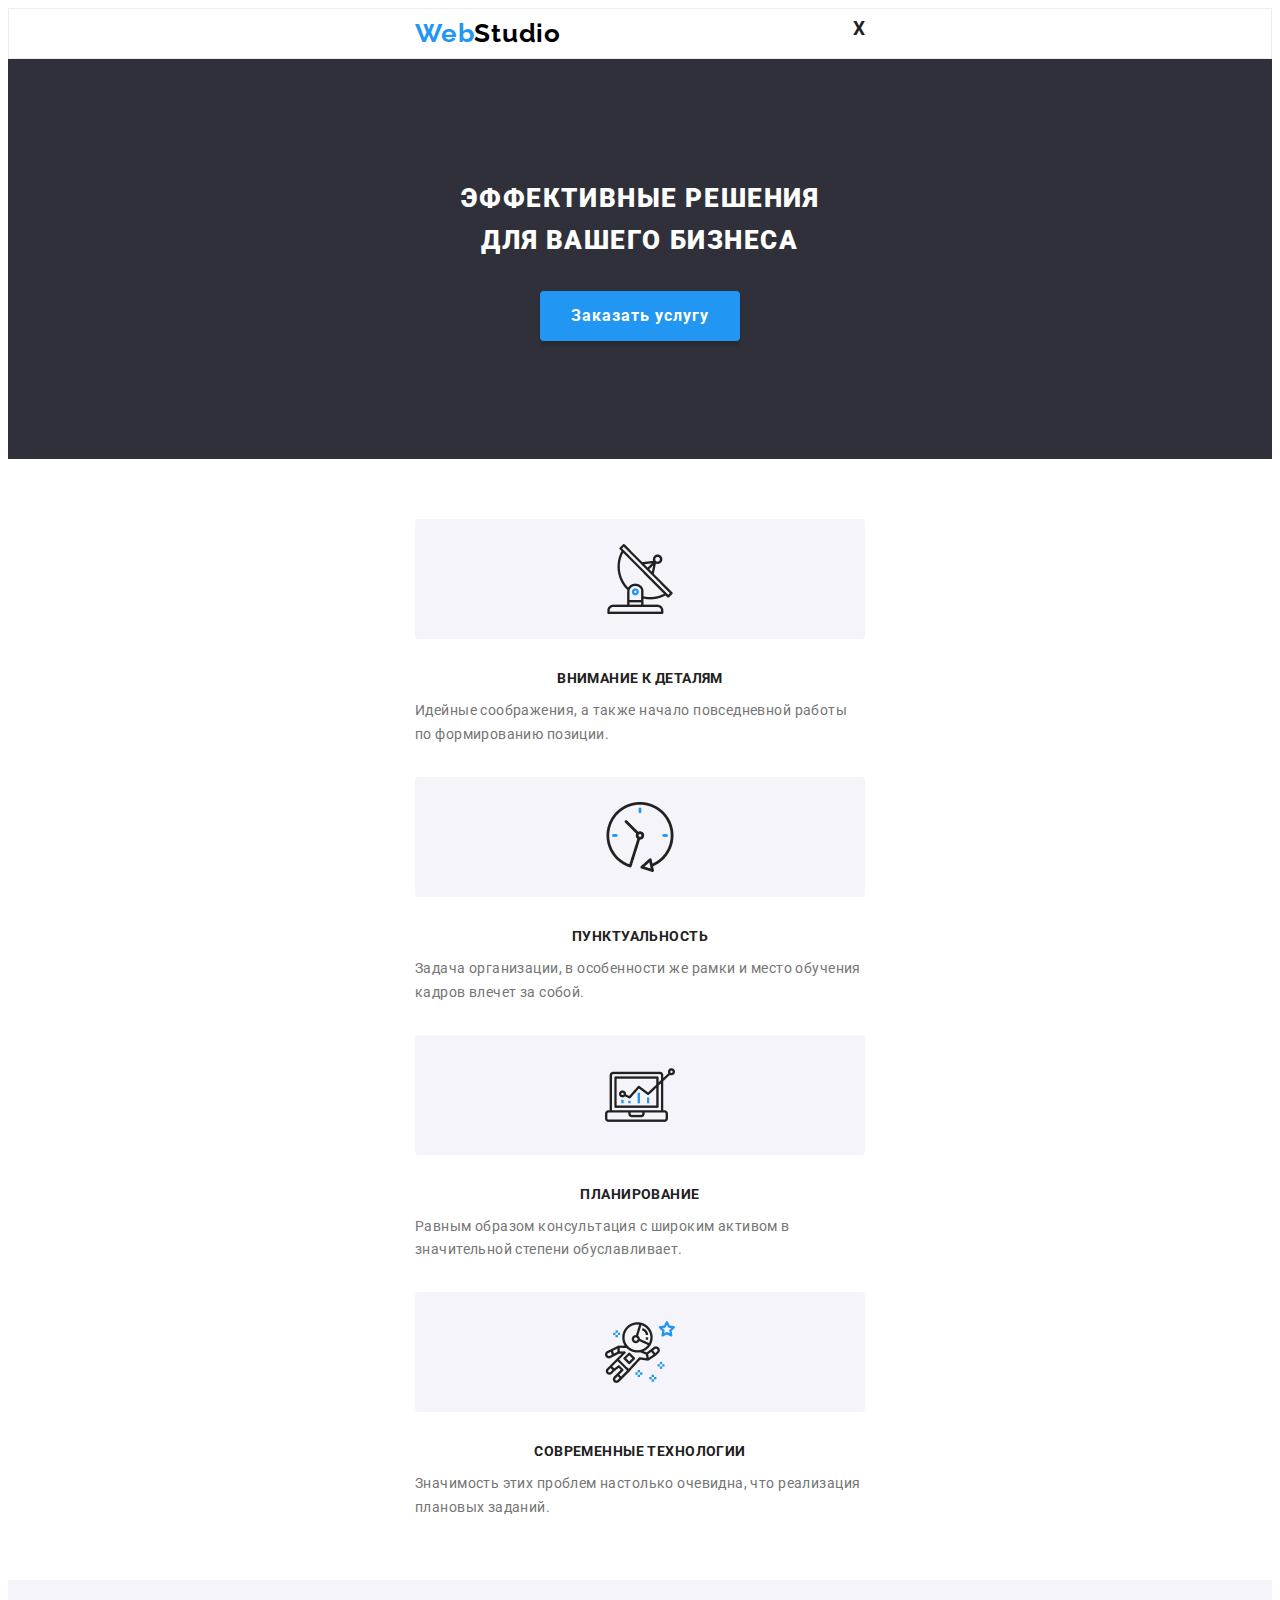
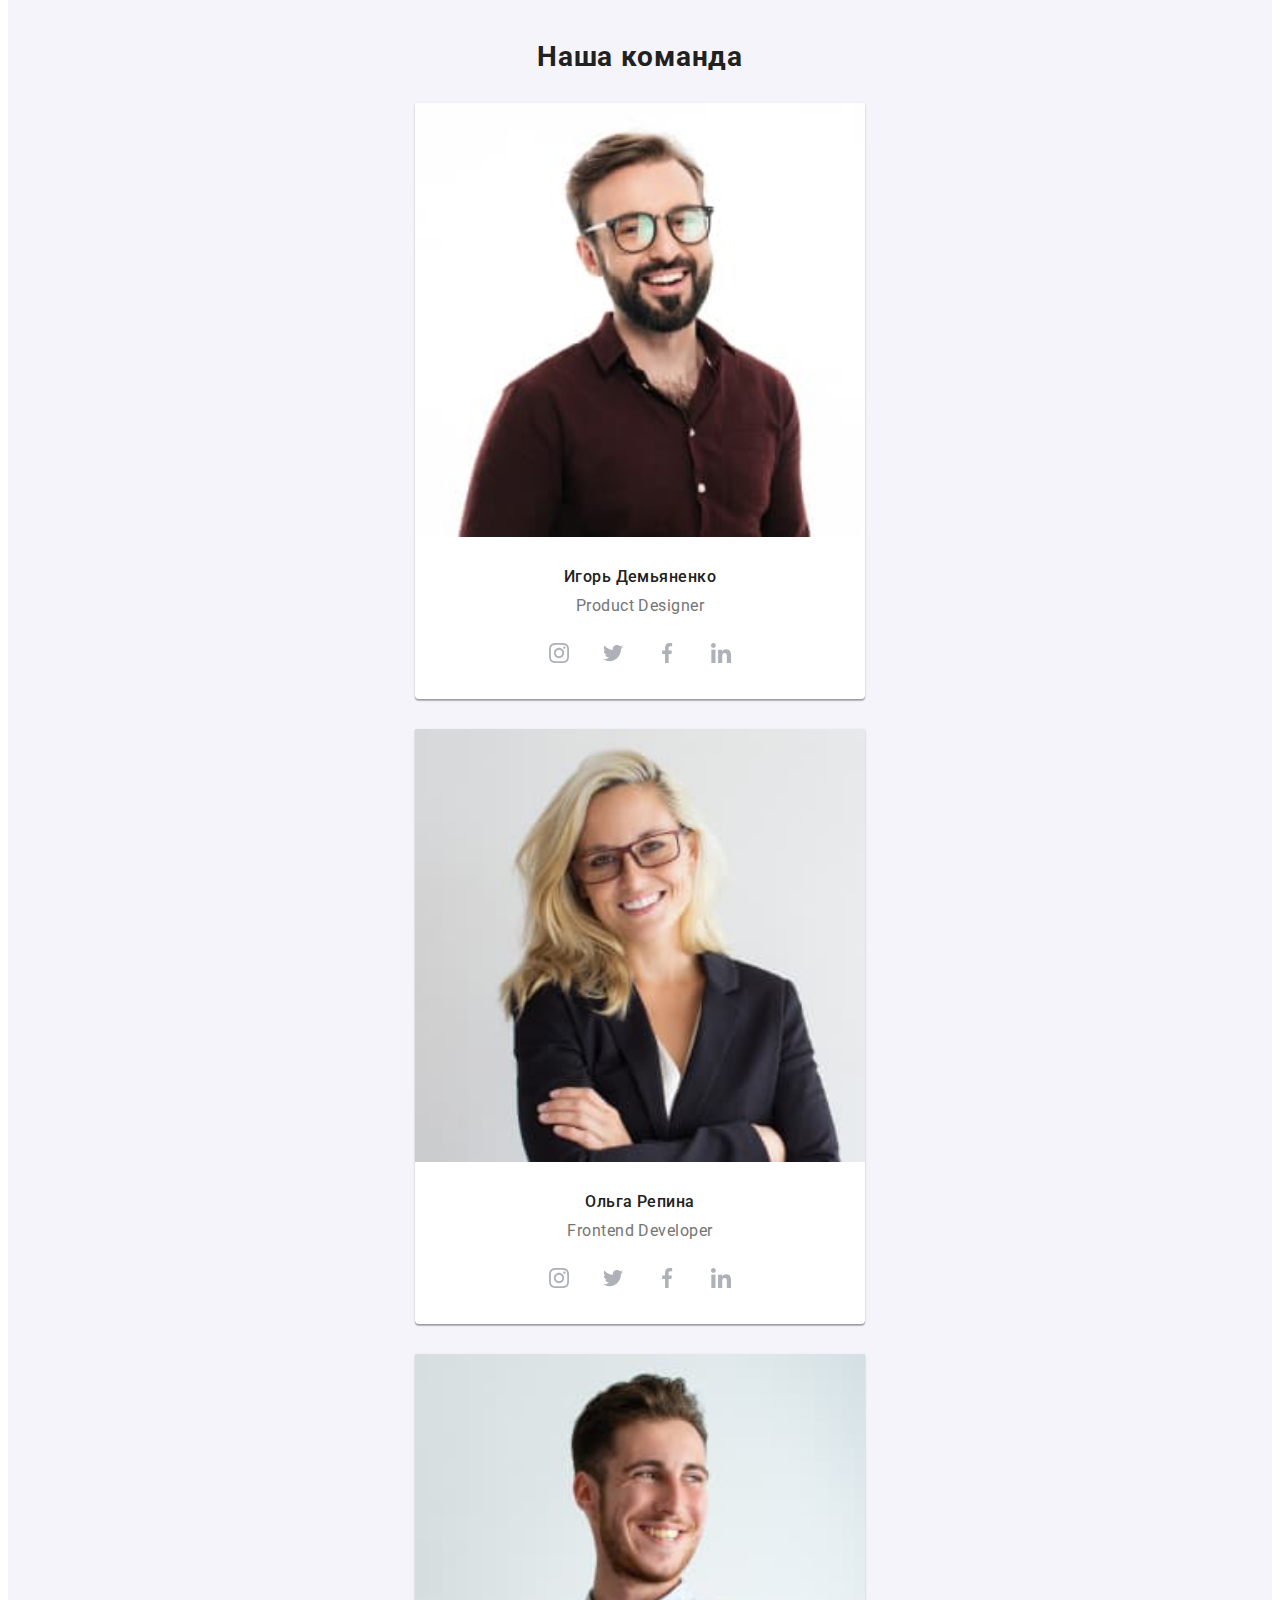
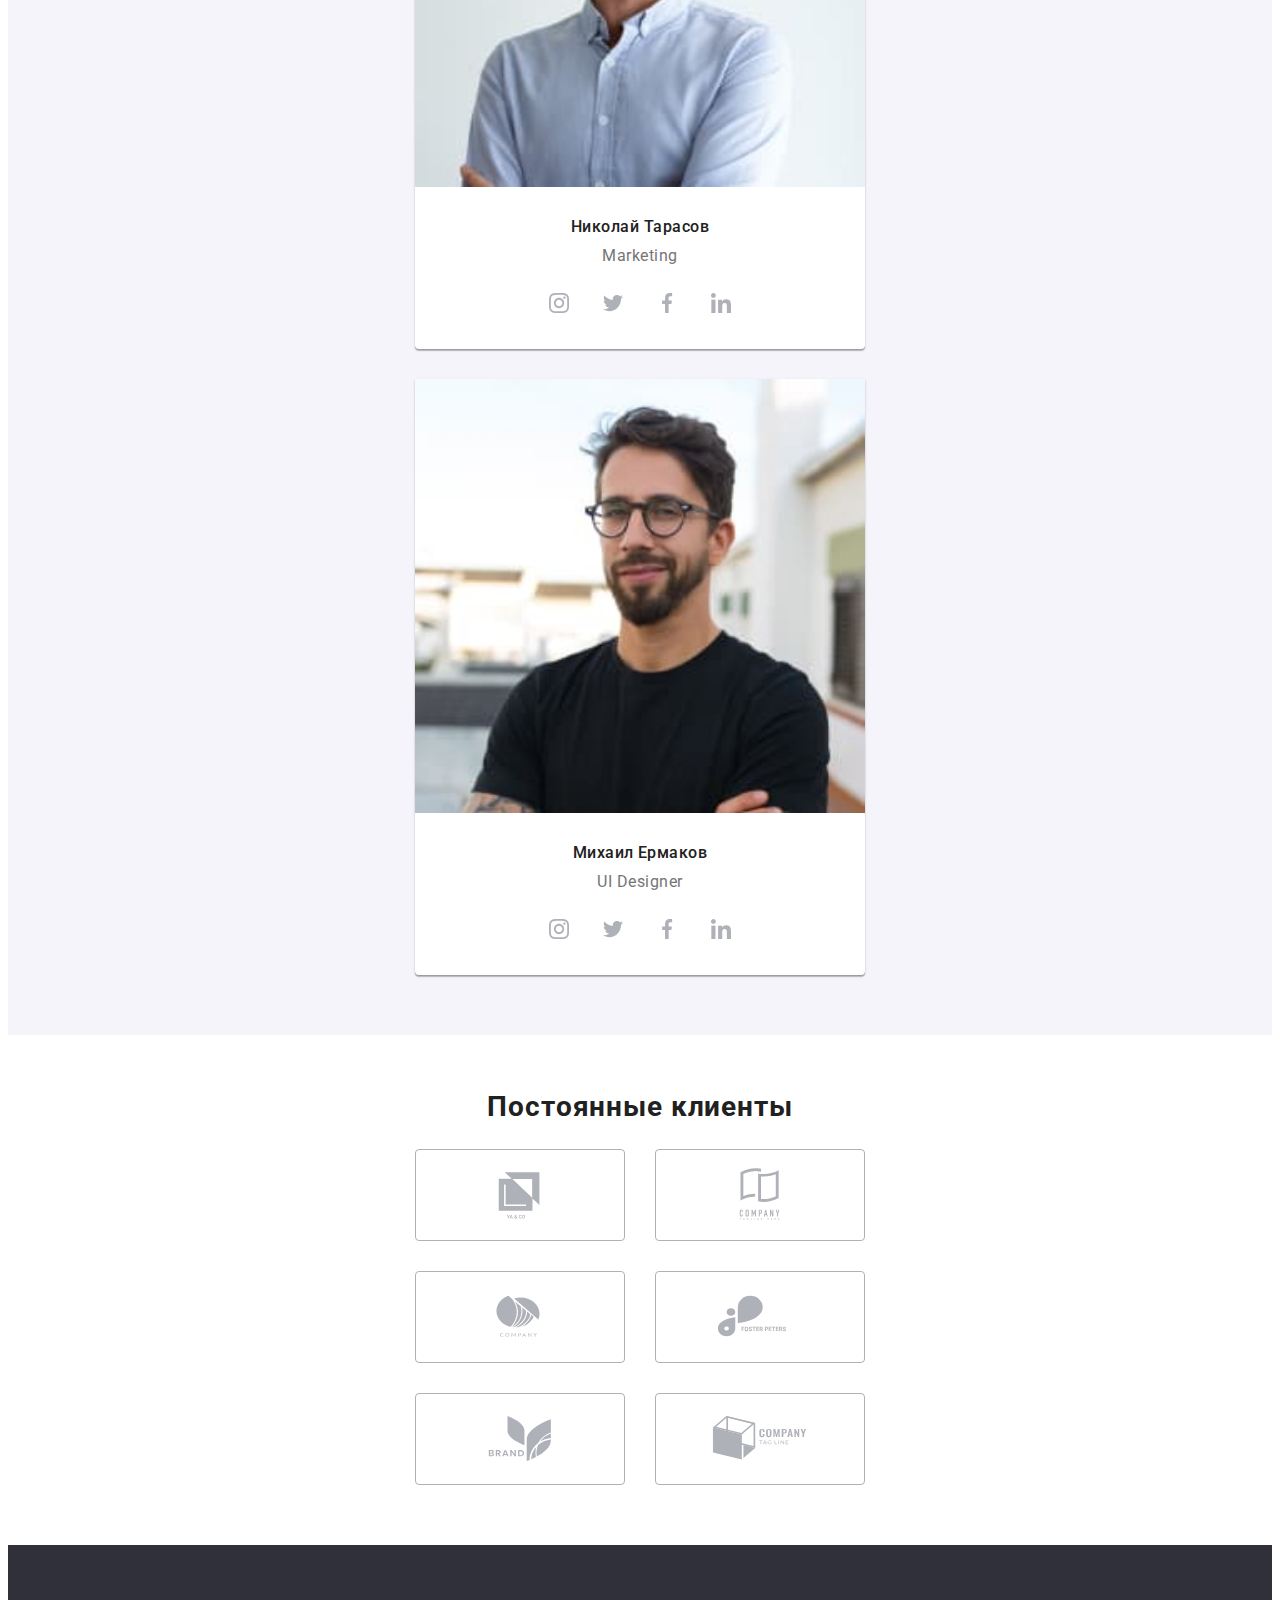
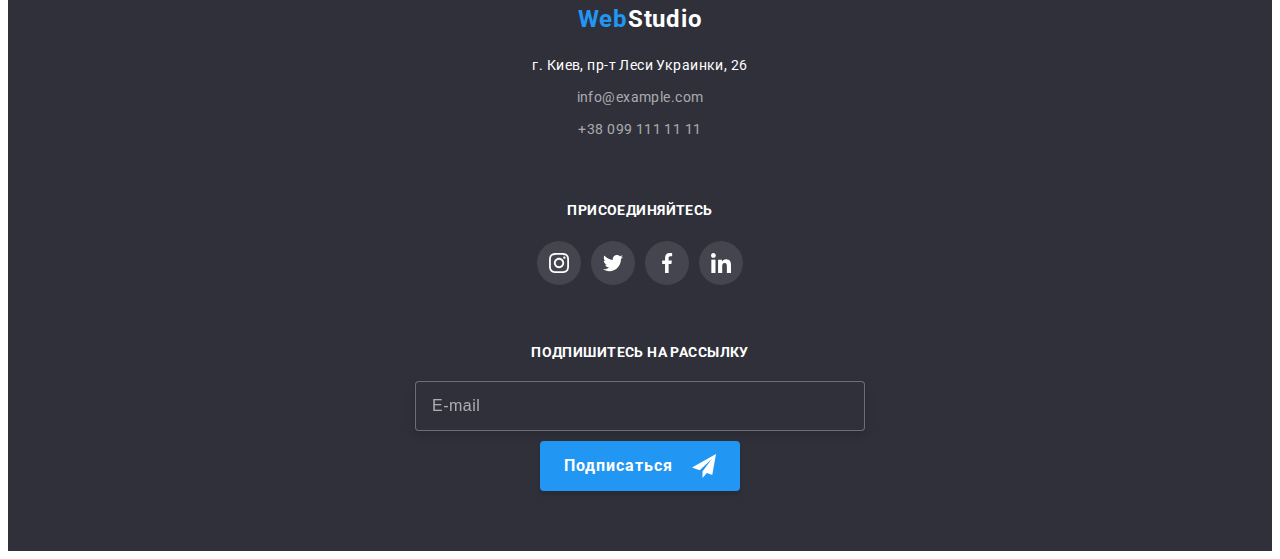
==== index.html @ 4856c3c8 "reset-to-phone-styles" ====
<!DOCTYPE html>
<html lang="ru">
  <head>
    <meta charset="UTF-8" />
    <meta http-equiv="X-UA-Compatible" content="IE=edge" />
    <meta name="viewport" content="width=device-width, initial-scale=1.0" />
    <link rel="preconnect" href="https://fonts.googleapis.com" />
    <link rel="preconnect" href="https://fonts.gstatic.com" crossorigin />
    <link
      href="https://fonts.googleapis.com/css2?family=Raleway:wght@700&family=Roboto:wght@400;500;700;900&display=swap"
      rel="stylesheet"
    />
    <title>Студия</title>
    <link
      rel="stylesheet"
      href="https://cdnjs.cloudflare.com/ajax/libs/modern-normalize/1.1.0/modern-normalize.min.css"
      integrity="sha512-wpPYUAdjBVSE4KJnH1VR1HeZfpl1ub8YT/NKx4PuQ5NmX2tKuGu6U/JRp5y+Y8XG2tV+wKQpNHVUX03MfMFn9Q=="
      crossorigin="anonymous"
      referrerpolicy="no-referrer"
    />
    <link rel="stylesheet" href="./css/main.min.css">
  </head>
  <body>
    <header class="header">
      <div class="header-container container">
        <nav class="nav">
          <a href="" lang="en" class="nav__logo logo link"
            ><span class="half-logo">Web</span>Studio</a
          >
          <h3>X</h3>
          <ul class="menu list">
            <li class="menu__item">
              <a href="./index.html" class="menu__link link current">Студия</a>
            </li>
            <li class="menu__item">
              <a href="./portfolio.html" class="menu__link link">Портфолио</a>
            </li>
            <li class="menu__item">
              <a href="" class="menu__link link">Контакты</a>
            </li>
          </ul>
        </nav>
        <ul class="menu list">
          <li class="mail">
            <a href="mailto:info@devstudio.com" class="mail__link link">
              <svg class="mail__icon" width="16" height="12">
                <use href="./images/icons.svg#icon-mail-icon"></use>
              </svg>
              info@devstudio.com
            </a>
          </li>
          <li class="tel">
            <a href="tel:+380961111111" class="tel__link link">
              <svg class="tel__icon" width="10" height="16">
                <use href="./images/icons.svg#icon-tel-icon"></use>
              </svg>
              +38 096 111 11 11
            </a>
          </li>
        </ul>
      </div>
    </header>
    <main>
      <section class="after-header section">
        <div class="after-header__container container">
          <h1 class="after-header__title">
            Эффективные решения для вашего бизнеса
          </h1>
          <button
            type="button"
            class="after-header__btn after-header__btn-background btn"
            data-modal-open
          >
            Заказать услугу
          </button>
        </div>
      </section>
      <section class="about section">
        <div class="about__container container">
          <h2 class="visually-hidden">О нас</h2>
          <ul class="about__list list">
            <li class="about__item about__icon-antenna">
              <h3 class="about__item-title">Внимание к деталям</h3>
              <p class="about__item-text">
                Идейные соображения, а также начало повседневной работы по
                формированию позиции.
              </p>
            </li>
            <li class="about__item about__icon-clock">
              <h3 class="about__item-title">Пунктуальность</h3>
              <p class="about__item-text">
                Задача организации, в особенности же рамки и место обучения
                кадров влечет за собой.
              </p>
            </li>
            <li class="about__item about__icon-diagram">
              <h3 class="about__item-title">Планирование</h3>
              <p class="about__item-text">
                Равным образом консультация с широким активом в значительной
                степени обуславливает.
              </p>
            </li>
            <li class="about__item about__icon-astronaut">
              <h3 class="about__item-title">Современные технологии</h3>
              <p class="about__item-text">
                Значимость этих проблем настолько очевидна, что реализация
                плановых заданий.
              </p>
            </li>
          </ul>
        </div>
      </section>
      <section class="hero section">
        <div class="hero__container container">
          <h2 class="hero__title">Чем мы занимаемся</h2>
          <ul class="hero__list list">
            <li class="hero__item">
              <div class="hero__item-description">
                <img
                  src="./images/about-1.jpg"
                  alt="человек работает за компьютером"
                  width="370"
                  height="294"
                />
                <h3 class="hero__description-text">Десктопные приложения</h3>
              </div>
            </li>
            <li class="hero__item">
              <div class="hero__item-description">
                <img
                  src="./images/about-2.jpg"
                  alt="человек работает за ноутбуком"
                  width="370"
                  height="294"
                />
                <h3 class="hero__description-text">Мобильные приложения</h3>
              </div>
            </li>
            <li class="hero__item">
              <div class="hero__item-description">
                <img
                  src="./images/about-3.jpg"
                  alt="человек работает на планшете"
                  width="370"
                  height="294"
                />
                <h3 class="hero__description-text">Дизайнерские решения</h3>
              </div>
            </li>
          </ul>
        </div>
      </section>
      <section class="team section">
        <div class="team__container container">
          <h2 class="team__title">Наша команда</h2>
          <ul class="team__list list">
            <li class="team__item">
              <img
                src="./images/our-team-1.jpg"
                alt="фото Игорь Демьяненко"
                width="270"
                height="260"
              />
              <div class="team__text-container">
                <h3 class="team__item-title">Игорь Демьяненко</h3>
                <p lang="en" class="team__item-text">Product Designer</p>
                <ul class="team__soc-list list">
                  <li class="team__soc-item">
                    <a href="" class="team__soc-link link">
                      <svg class="team__soc-icon" width="20" height="20">
                        <use
                          href="./images/icons.svg#icon-instagram-icon"
                        ></use>
                      </svg>
                    </a>
                  </li>
                  <li class="team__soc-item">
                    <a href="" class="team__soc-link link">
                      <svg class="team__soc-icon" width="20" height="20">
                        <use href="./images/icons.svg#icon-twitter-icon"></use>
                      </svg>
                    </a>
                  </li>
                  <li class="team__soc-item">
                    <a href="" class="team__soc-link link">
                      <svg class="team__soc-icon" width="20" height="20">
                        <use href="./images/icons.svg#icon-facebook-icon"></use>
                      </svg>
                    </a>
                  </li>
                  <li class="team__soc-item">
                    <a href="" class="team__soc-link link">
                      <svg class="team__soc-icon" width="20" height="20">
                        <use href="./images/icons.svg#icon-linkedin-icon"></use>
                      </svg>
                    </a>
                  </li>
                </ul>
              </div>
            </li>
            <li class="team__item">
              <img
                src="./images/our-team-2.jpg"
                alt="фото Ольга Репина"
                width="270"
                height="260"
              />
              <div class="team__text-container">
                <h3 class="team__item-title">Ольга Репина</h3>
                <p lang="en" class="team__item-text">Frontend Developer</p>
                <ul class="team__soc-list list">
                  <li class="team__soc-item">
                    <a href="" class="team__soc-link link">
                      <svg class="team__soc-icon" width="20" height="20">
                        <use
                          href="./images/icons.svg#icon-instagram-icon"
                        ></use>
                      </svg>
                    </a>
                  </li>
                  <li class="team__soc-item">
                    <a href="" class="team__soc-link link">
                      <svg class="team__soc-icon" width="20" height="20">
                        <use href="./images/icons.svg#icon-twitter-icon"></use>
                      </svg>
                    </a>
                  </li>
                  <li class="team__soc-item">
                    <a href="" class="team__soc-link link">
                      <svg class="team__soc-icon" width="20" height="20">
                        <use href="./images/icons.svg#icon-facebook-icon"></use>
                      </svg>
                    </a>
                  </li>
                  <li class="team__soc-item">
                    <a href="" class="team__soc-link link">
                      <svg class="team__soc-icon" width="20" height="20">
                        <use href="./images/icons.svg#icon-linkedin-icon"></use>
                      </svg>
                    </a>
                  </li>
                </ul>
              </div>
            </li>
            <li class="team__item">
              <img
                src="./images/our-team-3.jpg"
                alt="фото Николай Тарасов"
                width="270"
                height="260"
              />
              <div class="team__text-container">
                <h3 class="team__item-title">Николай Тарасов</h3>
                <p lang="en" class="team__item-text">Marketing</p>
                <ul class="team__soc-list list">
                  <li class="team__soc-item">
                    <a href="" class="team__soc-link link">
                      <svg class="team__soc-icon" width="20" height="20">
                        <use
                          href="./images/icons.svg#icon-instagram-icon"
                        ></use>
                      </svg>
                    </a>
                  </li>
                  <li class="team__soc-item">
                    <a href="" class="team__soc-link link">
                      <svg class="team__soc-icon" width="20" height="20">
                        <use href="./images/icons.svg#icon-twitter-icon"></use>
                      </svg>
                    </a>
                  </li>
                  <li class="team__soc-item">
                    <a href="" class="team__soc-link link"
                      ><svg class="team__soc-icon" width="20" height="20">
                        <use href="./images/icons.svg#icon-facebook-icon"></use>
                      </svg>
                    </a>
                  </li>
                  <li class="team__soc-item">
                    <a href="" class="team__soc-link link"
                      ><svg class="team__soc-icon" width="20" height="20">
                        <use href="./images/icons.svg#icon-linkedin-icon"></use>
                      </svg>
                    </a>
                  </li>
                </ul>
              </div>
            </li>
            <li class="team__item">
              <img
                src="./images/our-team-4.jpg"
                alt="фото Михаил Ермаков"
                width="270"
                height="260"
              />
              <div class="team__text-container">
                <h3 class="team__item-title">Михаил Ермаков</h3>
                <p lang="en" class="team__item-text">UI Designer</p>
                <ul class="team__soc-list list">
                  <li class="team__soc-item">
                    <a href="" class="team__soc-link link">
                      <svg class="team__soc-icon" width="20" height="20">
                        <use
                          href="./images/icons.svg#icon-instagram-icon"
                        ></use>
                      </svg>
                    </a>
                  </li>
                  <li class="team__soc-item">
                    <a href="" class="team__soc-link link">
                      <svg class="team__soc-icon" width="20" height="20">
                        <use href="./images/icons.svg#icon-twitter-icon"></use>
                      </svg>
                    </a>
                  </li>
                  <li class="team__soc-item">
                    <a href="" class="team__soc-link link"
                      ><svg class="team__soc-icon" width="20" height="20">
                        <use href="./images/icons.svg#icon-facebook-icon"></use>
                      </svg>
                    </a>
                  </li>
                  <li class="team__soc-item">
                    <a href="" class="team__soc-link link"
                      ><svg class="team__soc-icon" width="20" height="20">
                        <use href="./images/icons.svg#icon-linkedin-icon"></use>
                      </svg>
                    </a>
                  </li>
                </ul>
              </div>
            </li>
          </ul>
        </div>
      </section>
      <section class="clients section">
        <div class="container">
          <h2 class="clients__title">Постоянные клиенты</h2>
          <ul class="clients__list list">
            <li class="clients__item">
              <a href="" class="clients__link link">
                <svg class="clients__icon" width="106" height="60">
                  <use href="./images/icons.svg#client-icon-1"></use>
                </svg>
              </a>
            </li>
            <li class="clients__item">
              <a href="" class="clients__link link">
                <svg class="clients__icon" width="106" height="60">
                  <use href="./images/icons.svg#client-icon-2"></use>
                </svg>
              </a>
            </li>
            <li class="clients__item">
              <a href="" class="clients__link link">
                <svg class="clients__icon" width="106" height="60">
                  <use href="./images/icons.svg#client-icon-3"></use>
                </svg>
              </a>
            </li>
            <li class="clients__item">
              <a href="" class="clients__link link">
                <svg class="clients__icon" width="106" height="60">
                  <use href="./images/icons.svg#client-icon-4"></use>
                </svg>
              </a>
            </li>
            <li class="clients__item">
              <a href="" class="clients__link link">
                <svg class="clients__icon" width="106" height="60">
                  <use href="./images/icons.svg#client-icon-5"></use>
                </svg>
              </a>
            </li>
            <li class="clients__item">
              <a href="" class="clients__link link">
                <svg class="clients__icon" width="106" height="60">
                  <use href="./images/icons.svg#client-icon-6"></use>
                </svg>
              </a>
            </li>
          </ul>
        </div>
      </section>
    </main>
    <footer class="footer">
      <div class="footer__main-container container">
        <div class="footer-container">
          <a href="" lang="en" class="footer-container__logo logo link"
            ><span class="footer-container__half-logo half-logo">Web</span>Studio</a
          >
          <address class="footer-address">
            <ul class="footer-list list">
              <li class="footer-list__item">
                <a href="" class="footer-list__link link"
                  >г. Киев, пр-т Леси Украинки, 26</a
                >
              </li>
              <li class="footer-list__item">
                <a href="mailto:info@example.com" class="footer-list__mail-link link"
                  >info@example.com</a
                >
              </li>
              <li class="footer-list__item">
                <a href="tel:+380991111111" class="footer-list__tel-link link"
                  >+38 099 111 11 11</a
                >
              </li>
            </ul>
          </address>
        </div>
        <div class="footer-second-container">
          <p class="footer-second-container__text">присоединяйтесь</p>
          <ul class="footer-soc list">
            <li class="footer-soc__item">
              <a href="" class="footer-soc__link link">
                <svg class="footer-soc__icon" width="20px" height="20px">
                  <use href="./images/icons.svg#icon-instagram-icon"></use>
                </svg>
              </a>
            </li>
            <li class="footer-soc__item">
              <a href="" class="footer-soc__link link">
                <svg class="footer-soc__icon" width="20px" height="20px">
                  <use href="./images/icons.svg#icon-twitter-icon"></use>
                </svg>
              </a>
            </li>
            <li class="footer-soc__item">
              <a href="" class="footer-soc__link link">
                <svg class="footer-soc__icon" width="20px" height="20px">
                  <use href="./images/icons.svg#icon-facebook-icon"></use>
                </svg>
              </a>
            </li>
            <li class="footer-soc__item">
              <a href="" class="footer-soc__link link">
                <svg class="footer-soc__icon" width="20px" height="20px">
                  <use href="./images/icons.svg#icon-linkedin-icon"></use>
                </svg>
              </a>
            </li>
          </ul>
        </div>
        <div class="footer-mailing">
          <p class="footer-mailing__text">Подпишитесь на рассылку</p>
          <form class="footer-mailing__form">
            <input
              type="email"
              placeholder="E-mail"
              name="footer-mailing"
              class="footer-mailing__input"
            />
            <button type="submit" class="footer-mailing__btn btn">
              Подписаться<svg
                class="footer-mailing__icon-telegram"
                width="24px"
                height="24px"
              >
                <use href="./images/icons.svg#icon-footer-telegram"></use>
              </svg>
            </button>
          </form>
        </div>
      </div>
    </footer>
    <div class="backdrop is-hidden" data-modal>
      <div class="modal">
        <button type="button" class="modal__close-btn" data-modal-close>
          <svg width="18" height="18">
            <use href="./images/icons.svg#icon-modal-close"></use>
          </svg>
        </button>
        <p class="modal__title">Оставьте свои данные, мы вам перезвоним</p>
        <form class="modal-form">
          <div class="modal-field">
            <label for="user-name" class="modal-field__label">Имя</label>
            <div class="input-container">
              <input
                type="text"
                name="user-name"
                class="input-container__input"
                id="user-name"
                required
              />
              <svg class="input-container__modal-icon" width="18px" height="18px">
                <use href="./images/icons.svg#icon-modal-name"></use>
              </svg>
            </div>
          </div>
          <div class="modal-field">
            <label for="user-tel" class="modal-field__label">Телефон</label>
            <div class="input-container">
              <input
                type="tel"
                name="user-tel"
                class="input-container__input"
                id="user-tel"
                required
              />
              <svg class="input-container__modal-icon" width="18px" height="18px">
                <use href="./images/icons.svg#icon-modal-tel"></use>
              </svg>
            </div>
          </div>
          <div class="modal-field">
            <label for="user-mail" class="modal-field__label">Почта</label>
            <div class="input-container">
              <input
                type="email"
                name="user-mail"
                class="input-container__input"
                id="user-mail"
                required
              />
              <svg class="input-container__modal-icon" width="18px" height="18px">
                <use href="./images/icons.svg#icon-modal-mail"></use>
              </svg>
            </div>
          </div>
          <div class="modal-field">
            <label for="modal-text" class="modal-field__label">Комментарий</label>
            <textarea
              name="modal-text"
              id="modal-text"
              class="modal-field__text"
              placeholder="Введите текст"
            ></textarea>
          </div>
          <div class="privacy-field">
            <input
              type="checkbox"
              name="privact"
              id="privacy"
              class="privacy-field__input-check visually-hidden"
              required
            />
            <label for="privacy" class="privacy-field__input-check-text"
              ><span class="privacy-field__input-text">Соглашаюсь с рассылкой и принимаю&nbsp;</span
              ><a href="" class="privacy-field__input-check-link">Условия договора</a></label
            >
          </div>
          <button type="submit" class="modal-form__btn btn">Отправить</button>
        </form>
      </div>
    </div>
    <script src="./js/modal.js"></script>
  </body>
</html>
---- css/main.min.css ----
:root{--btn-background-color: #2196f3;--btn-color: #ffffff;--list-text-color: #757575;--accent-color: #2196f3;--primary-background-color: #2f303a;--secondary-background-color: #f5f4fa;--page-background-color: #ffffff;--main-text-color: #212121;--icon-color: #afb1b8}.visually-hidden{position:absolute;white-space:nowrap;width:1px;height:1px;overflow:hidden;border:0;padding:0;clip:rect(0 0 0 0);clip-path:inset(50%);margin:-1px}body{font-family:"Roboto",sans-serif;color:var(--main-text-color);background-color:var(--page-background-color)}img{display:block;width:100%;max-width:100%;height:auto}.list{list-style:none}.link{text-decoration:none}*,::after,::before{box-sizing:border-box}h1,h2,h3,h4,h5,h6,ul,p{margin:0;padding:0}.container{width:100%;padding:0 15px;margin:0 auto}@media screen and (min-width: 480px){.container{max-width:480px}}.section{padding:60px 0}.half-logo{color:var(--accent-color)}.btn{border:0;font-family:inherit;cursor:pointer;text-decoration:none}.header{outline:1px solid #ececec;outline-offset:-1px}.header-container{padding:10px 15px}.menu__link.current{color:var(--accent-color)}.menu__link.current::after{content:"";position:absolute;height:4px;width:100%;background-color:#2196f3;border-radius:2px;bottom:0;left:0}.nav{display:flex;justify-content:space-between}.nav__logo{font-family:"Raleway";font-style:normal;font-weight:700;font-size:26px;line-height:1.19;letter-spacing:.03em;color:#000}.menu__item:not(:last-child){margin-right:50px;position:relative}.menu__link{display:block;font-weight:500;font-size:14px;line-height:1.14;letter-spacing:.02em;color:var(--main-text-color);padding:32px 0;transition:color 250ms cubic-bezier(0.4, 0, 0.2, 1)}.menu__link:hover,.menu__link:focus{color:var(--accent-color)}.menu{display:none}.mail{margin-right:30px}.tel__link,.mail__link{display:flex;align-items:center;justify-content:center;padding:32px 0;font-weight:500;font-size:14px;line-height:1.14;letter-spacing:.02em;color:#757575;transition:color 250ms cubic-bezier(0.4, 0, 0.2, 1)}.tel__link:hover,.tel__link:hover,.tel__link:focus,.tel__link:focus,.mail__link:hover,.mail__link:hover,.mail__link:focus,.mail__link:focus{color:var(--accent-color)}.mail__icon,.tel__icon{margin-right:10px;transition:fill 250ms cubic-bezier(0.4, 0, 0.2, 1)}.tel__link:hover .mail__icon,.mail__link:hover .mail__icon,.tel__link:focus .mail__icon,.mail__link:focus .mail__icon,.tel__link:hover .tel__icon,.mail__link:hover .tel__icon,.tel__link:focus .tel__icon,.mail__link:focus .tel__icon{fill:var(--accent-color)}.after-header{background-color:var(--primary-background-color);padding:118px 30px}.after-header__container{text-align:center}.after-header__title{max-width:360px;margin:0 auto;font-weight:900;font-size:26px;line-height:1.62;letter-spacing:.06em;text-transform:uppercase;color:#fff}.after-header__btn{font-weight:700;font-size:16px;line-height:1.88;align-items:center;text-align:center;letter-spacing:.06em;color:var(--btn-color);margin-top:30px}.after-header__btn-background{width:200px;height:50px;left:700px;top:430px;background:var(--btn-background-color);box-shadow:0px 4px 4px rgba(0,0,0,.15);border-radius:4px}.about__list{display:flex;flex-direction:column}.about__item::before{content:"";display:block;background:#f5f4fa;border-radius:4px;height:120px;background-size:70px;background-repeat:no-repeat;background-position:center;margin-bottom:30px}.about__item:not(:last-child){margin-bottom:30px}.about__item-title{font-weight:700;font-size:14px;line-height:1.42;letter-spacing:.03em;text-transform:uppercase;margin-bottom:10px;color:var(--main-text-color);text-align:center}.about__icon-antenna::before{background-image:url(../images/antenna.png)}.about__icon-clock::before{background-image:url(../images/clock.png)}.about__icon-diagram::before{background-image:url(../images/diagram.png)}.about__icon-astronaut::before{background-image:url(../images/astronaut.png)}.about__item-text{font-weight:400;font-size:14px;line-height:1.71;letter-spacing:.03em;text-transform:none;color:var(--list-text-color)}.clients{text-align:center}.clients__title{font-weight:700;font-size:28px;line-height:.8484848485;text-align:center;letter-spacing:.03em;margin-bottom:30px}.clients__list{display:flex;flex-wrap:wrap;gap:30px;justify-content:center}.clients__item{width:210px;height:92px}.clients__link{display:flex;align-items:center;justify-content:center;border:1px solid var(--icon-color);border-radius:4px;height:100%;width:100%;outline:rgba(0,0,0,0);color:var(--icon-color);transition:border 250ms cubic-bezier(0.4, 0, 0.2, 1)}.clients__link:hover,.clients__link:focus{border:1px solid var(--accent-color)}.clients__icon{fill:currentColor;transition:fill 250ms cubic-bezier(0.4, 0, 0.2, 1)}.clients__link:hover .clients__icon,.clients__link:focus .clients__icon{fill:var(--accent-color)}.footer{background-color:var(--primary-background-color);padding-top:60px;padding-bottom:60px}.footer__main-container{display:flex;gap:60px;flex-direction:column}.footer-list{font-style:normal;text-align:center}.footer-container__logo{display:block;margin-bottom:20px;font-weight:700;font-size:24px;line-height:1.1666666667;text-align:center;letter-spacing:.03em;color:#fff}.footer-list__item:not(:last-child){margin-bottom:8px}.footer-list__link{font-size:14px;line-height:1.72;letter-spacing:.03em;color:#fff;transition:color 250ms cubic-bezier(0.4, 0, 0.2, 1)}.footer-list__link:hover,.footer-list__link:focus{color:var(--accent-color)}.footer-list__mail-link,.footer-list__tel-link{font-size:14px;line-height:1.72;letter-spacing:.03em;color:rgba(255,255,255,.6);transition:color 250ms cubic-bezier(0.4, 0, 0.2, 1)}.footer-list__mail-link:hover,.footer-list__mail-link:hover,.footer-list__mail-link:focus,.footer-list__mail-link:focus,.footer-list__tel-link:hover,.footer-list__tel-link:hover,.footer-list__tel-link:focus,.footer-list__tel-link:focus{color:var(--accent-color)}.footer-second-container{text-align:center}.footer-second-container__text{font-weight:700;font-size:14px;line-height:1.42;letter-spacing:.03em;text-transform:uppercase;color:#fff;margin-bottom:20px}.footer-soc{display:flex;align-items:center;justify-content:center}.footer-soc__item{height:44px;width:44px;margin-left:10px;background:rgba(255,255,255,.1);border-radius:50%}.footer-soc__item:first-child{margin-left:0}.footer-soc__link{display:flex;align-items:center;justify-content:center;height:100%;width:100%;border-radius:50%;color:var(--btn-color);transition:background 250ms cubic-bezier(0.4, 0, 0.2, 1)}.footer-soc__link:hover,.footer-soc__link:focus{background-color:var(--accent-color)}.footer-soc__icon{fill:currentColor}.footer-mailing{text-align:center}.footer-mailing__text{font-weight:700;font-size:14px;line-height:1.14;letter-spacing:.03em;text-transform:uppercase;color:#fff;margin-bottom:20px}.footer-mailing__form{display:flex;flex-direction:column;align-items:center}.footer-mailing__icon-telegram{fill:#fff}.footer-mailing__input{margin-bottom:10px;background:#2f303a;border:1px solid rgba(255,255,255,.3);filter:drop-shadow(0px 4px 4px rgba(0, 0, 0, 0.15));border-radius:4px;max-width:450px;width:100%;height:50px;padding-left:16px;color:#fff;font-size:14px;line-height:1.14;letter-spacing:.03em;outline:rgba(0,0,0,0);transition:border 250ms cubic-bezier(0.4, 0, 0.2, 1)}.footer-mailing__input:focus{border:1px solid var(--accent-color)}.footer-mailing__input::placeholder{font-size:16px;line-height:1.25;letter-spacing:.03em;color:rgba(255,255,255,.6)}.footer-mailing__btn{display:flex;justify-content:space-evenly;width:200px;height:50px;font-weight:700;font-size:16px;line-height:1.88;align-items:center;text-align:center;letter-spacing:.06em;color:#fff;background-color:var(--accent-color);box-shadow:0px 4px 4px rgba(0,0,0,.15);border-radius:4px}.hero{display:none;padding-top:0}.hero__container{text-align:center}.hero__list{display:flex;flex-direction:row}.hero__item-description{position:relative}.hero__description-text{position:absolute;height:70px;width:100%;bottom:0;left:0;display:flex;align-items:center;justify-content:center;font-size:14px;line-height:1.43;letter-spacing:.03em;text-transform:uppercase;color:#fff;background:rgba(47,48,58,.8)}.hero__item:not(:last-child){margin-right:30px}.hero__title{font-weight:700;font-size:36px;line-height:1.17;letter-spacing:.03em;margin-bottom:50px}.after-header-list{display:flex;justify-content:center}.after-header-item:not(:last-child){margin-right:8px}.secondary-btn{font-weight:500;font-size:16px;line-height:1.62;text-align:center;letter-spacing:.03em;color:var(--main-text-color);background-color:#f5f4fa;border-radius:4px;padding:6px 22px;transition:color 250ms cubic-bezier(0.4, 0, 0.2, 1),background 250ms cubic-bezier(0.4, 0, 0.2, 1),box-shadow 250ms cubic-bezier(0.4, 0, 0.2, 1)}.secondary-btn:hover,.secondary-btn:focus{background-color:var(--accent-color);color:#fff;box-shadow:0px 3px 1px rgba(0,0,0,.1),0px 1px 2px rgba(0,0,0,.08),0px 2px 2px rgba(0,0,0,.12)}.portfolio-item-title{font-weight:700;font-size:18px;line-height:2;letter-spacing:.06em;color:var(--main-text-color)}.portfolio-item-text{font-size:16px;line-height:1.88;letter-spacing:.03em;color:var(--list-text-color);margin-top:4px}.after-header-list.portfolio{margin-bottom:50px}.portfolio-list{display:flex;flex-wrap:wrap;margin:-15px}.portfolio-item{width:370px;margin:15px;border:1px solid #eee}.portfolio-item-description{position:relative;overflow:hidden}.portfolio-description-text{position:absolute;height:100%;top:0;padding:63px 24px;transition:transform 250ms cubic-bezier(0.4, 0, 0.2, 1);transform:translateY(101%);font-size:18px;line-height:1.56;letter-spacing:.03em;color:#fff;background:rgba(33,150,243,.9)}.portfolio-item-link:hover .portfolio-description-text,.portfolio-item-link:focus .portfolio-description-text{transform:translateY(0)}.portfolio-item-link{display:block;transition:box-shadow 250ms cubic-bezier(0.4, 0, 0.2, 1)}.portfolio-item-link:hover,.portfolio-item-link:focus{box-shadow:0px 1px 1px rgba(0,0,0,.12),0px 4px 4px rgba(0,0,0,.06),1px 4px 6px rgba(0,0,0,.16)}.portfolio-grid-container{padding:20px 24px}.team{background-color:var(--secondary-background-color)}.team__container{text-align:center}.team__item{background-color:#fff;box-shadow:0px 1px 3px rgba(0,0,0,.12),0px 1px 1px rgba(0,0,0,.14),0px 2px 1px rgba(0,0,0,.2);border-radius:0px 0px 4px 4px}.team__item:not(:last-child){margin-bottom:30px}.team__text-container{padding:30px 0 24px}.team__title{font-weight:700;font-size:28px;line-height:1.18;text-align:center;letter-spacing:.03em;margin-bottom:30px}.team__item-title{font-weight:500;font-size:16px;line-height:1.19;letter-spacing:.03em;margin-bottom:10px}.team__item-text{font-size:16px;line-height:1.19;letter-spacing:.03em;color:var(--list-text-color);margin-bottom:16px}.team__soc-list{display:flex;justify-content:center}.team__soc-item{height:44px;width:44px;margin-left:10px}.team__soc-item:first-child{margin-left:0}.team__soc-link{display:flex;align-items:center;justify-content:center;height:100%;width:100%;border-radius:50%;color:var(--icon-color);transition:background 250ms cubic-bezier(0.4, 0, 0.2, 1)}.team__soc-link:hover,.team__soc-link:focus{background:var(--accent-color)}.team__soc-icon{fill:currentColor;transition:fill 250ms cubic-bezier(0.4, 0, 0.2, 1)}.team__soc-link:hover .team__soc-icon,.team__soc-link:focus .team__soc-icon{fill:var(--btn-color)}.backdrop{position:fixed;top:0;left:0;width:100%;height:100%;background:rgba(0,0,0,.2);transition:opacity 350ms cubic-bezier(0.4, 0, 0.2, 1),visibility 350ms cubic-bezier(0.4, 0, 0.2, 1)}.modal{position:absolute;top:50%;left:50%;transform:translate(-50%, -50%) scale(1);width:528px;min-height:581px;padding:40px;box-shadow:0px 1px 3px rgba(0,0,0,.12),0px 1px 1px rgba(0,0,0,.14),0px 2px 1px rgba(0,0,0,.2);border-radius:4px;background:#fff;transition:transform 350ms cubic-bezier(0.4, 0, 0.2, 1)}.backdrop.is-hidden .modal{transform:translate(-50%, -50%) scale(1.3)}.modal__close-btn{position:absolute;top:8px;right:8px;display:flex;justify-content:center;align-items:center;width:30px;height:30px;background:#fff;border:1px solid rgba(0,0,0,.1);border-radius:50%;transition:fill 250ms cubic-bezier(0.4, 0, 0.2, 1),outline 250ms cubic-bezier(0.4, 0, 0.2, 1);outline:rgba(0,0,0,0)}.modal__close-btn:focus,.modal__close-btn:hover{fill:var(--accent-color);cursor:pointer;outline:2px solid var(--accent-color)}.is-hidden{opacity:0;visibility:hidden;pointer-events:none}.modal-form{display:flex;flex-direction:column;align-items:center}.modal__title{text-align:center;font-weight:700;font-size:20px;line-height:1.15;letter-spacing:.03em;color:#212121;margin-bottom:12px}.modal-field{width:100%}.modal-field:not(:first-child){margin-top:10px}.modal-field__label{display:block;margin-bottom:4px;font-weight:400;font-size:12px;line-height:1.1666666667;letter-spacing:.01em;color:#757575}.input-container{position:relative}.input-container__modal-icon{position:absolute;top:50%;transform:translateY(-50%);left:12px;transition:fill 250ms cubic-bezier(0.4, 0, 0.2, 1)}.input-container__input{width:100%;height:40px;border:1px solid rgba(33,33,33,.2);border-radius:4px;background-color:rgba(0,0,0,0);padding-left:42px;outline:rgba(0,0,0,0);transition:border-color 250ms cubic-bezier(0.4, 0, 0.2, 1)}.input-container__input:focus{border-color:var(--accent-color)}.input-container__input:focus+.input-container__modal-icon{fill:var(--accent-color)}.modal-field__text{width:100%;height:120px;border:1px solid rgba(33,33,33,.2);border-radius:4px;resize:none;padding:12px 16px;outline:rgba(0,0,0,0);transition:border-color 250ms cubic-bezier(0.4, 0, 0.2, 1);font-weight:400;font-size:12px;line-height:1.1666666667;letter-spacing:.01em}.modal-field__text:focus{border-color:var(--accent-color)}.modal-field__text::placeholder{font-weight:400;font-size:12px;line-height:1.1666666667;letter-spacing:.01em;color:rgba(117,117,117,.5)}.privacy-field{margin-top:20px}.privacy-field__input-check-text{display:flex;align-items:center;justify-content:center;font-weight:400;font-size:14px;line-height:1.71;letter-spacing:.03em;color:#757575}.privacy-field__input-check-text .privacy-field__input-text{margin-left:8px}.privacy-field__input-check-text::before{content:"";width:16px;height:15px;background-image:url(../images/square.svg)}.privacy-field__input-check:checked+.privacy-field__input-check-text::before{background-image:url(../images/check.svg);background-repeat:no-repeat;background-size:contain;background-color:var(--accent-color);border-radius:2px}.privacy-field__input-check-link{color:var(--accent-color)}.modal-form__btn{width:200px;height:50px;font-weight:700;font-size:16px;line-height:1.88;align-items:center;text-align:center;letter-spacing:.06em;color:#fff;background-color:var(--accent-color);box-shadow:0px 4px 4px rgba(0,0,0,.15);border-radius:4px;margin-top:30px;transition:background-color 250ms cubic-bezier(0.4, 0, 0.2, 1)}.modal-form__btn:focus,.modal-form__btn:hover{background:#188ce8;box-shadow:0px 4px 4px rgba(0,0,0,.15);border-radius:4px}.privacy-field__input-check:focus+.privacy-field__input-check-text::before{outline:2px solid var(--accent-color);border-radius:2px}.privacy-field__input-check:checked:focus+.privacy-field__input-check-text::before{outline:2px solid #000}/*# sourceMappingURL=main.min.css.map */
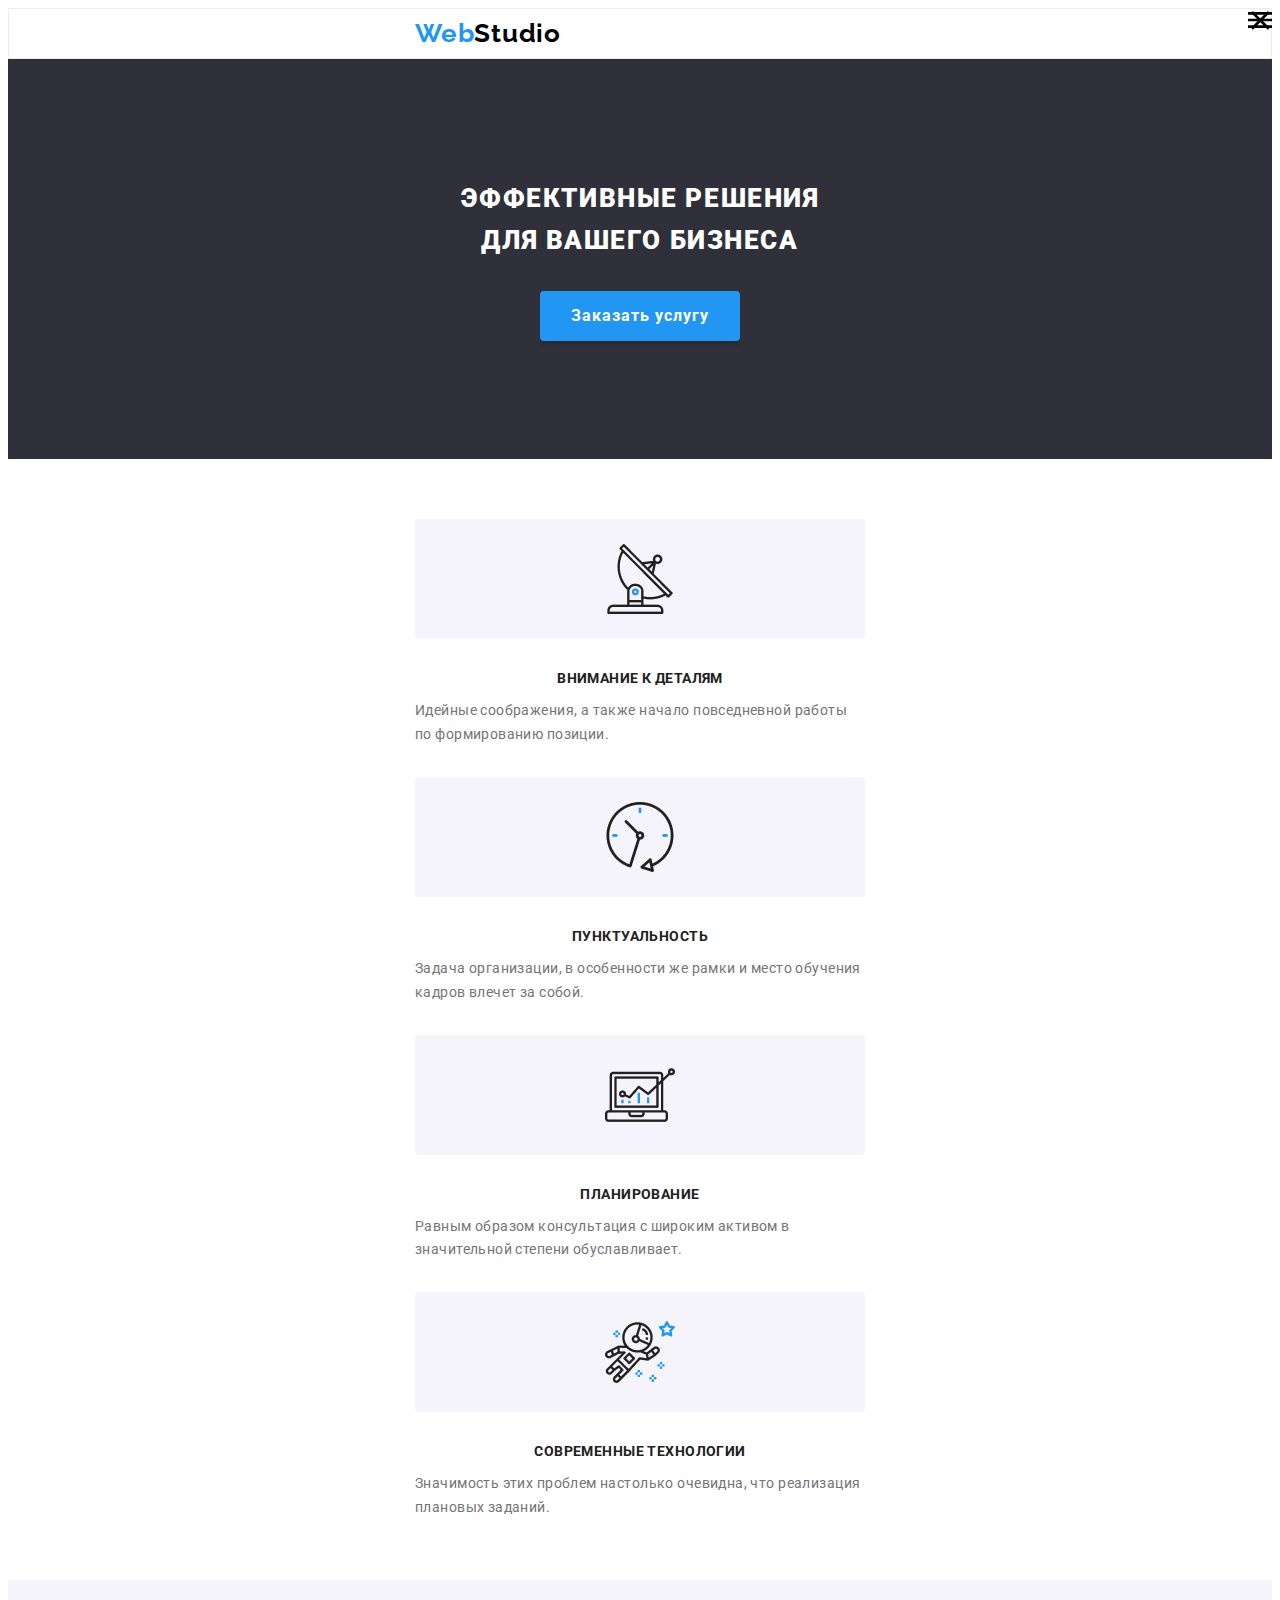
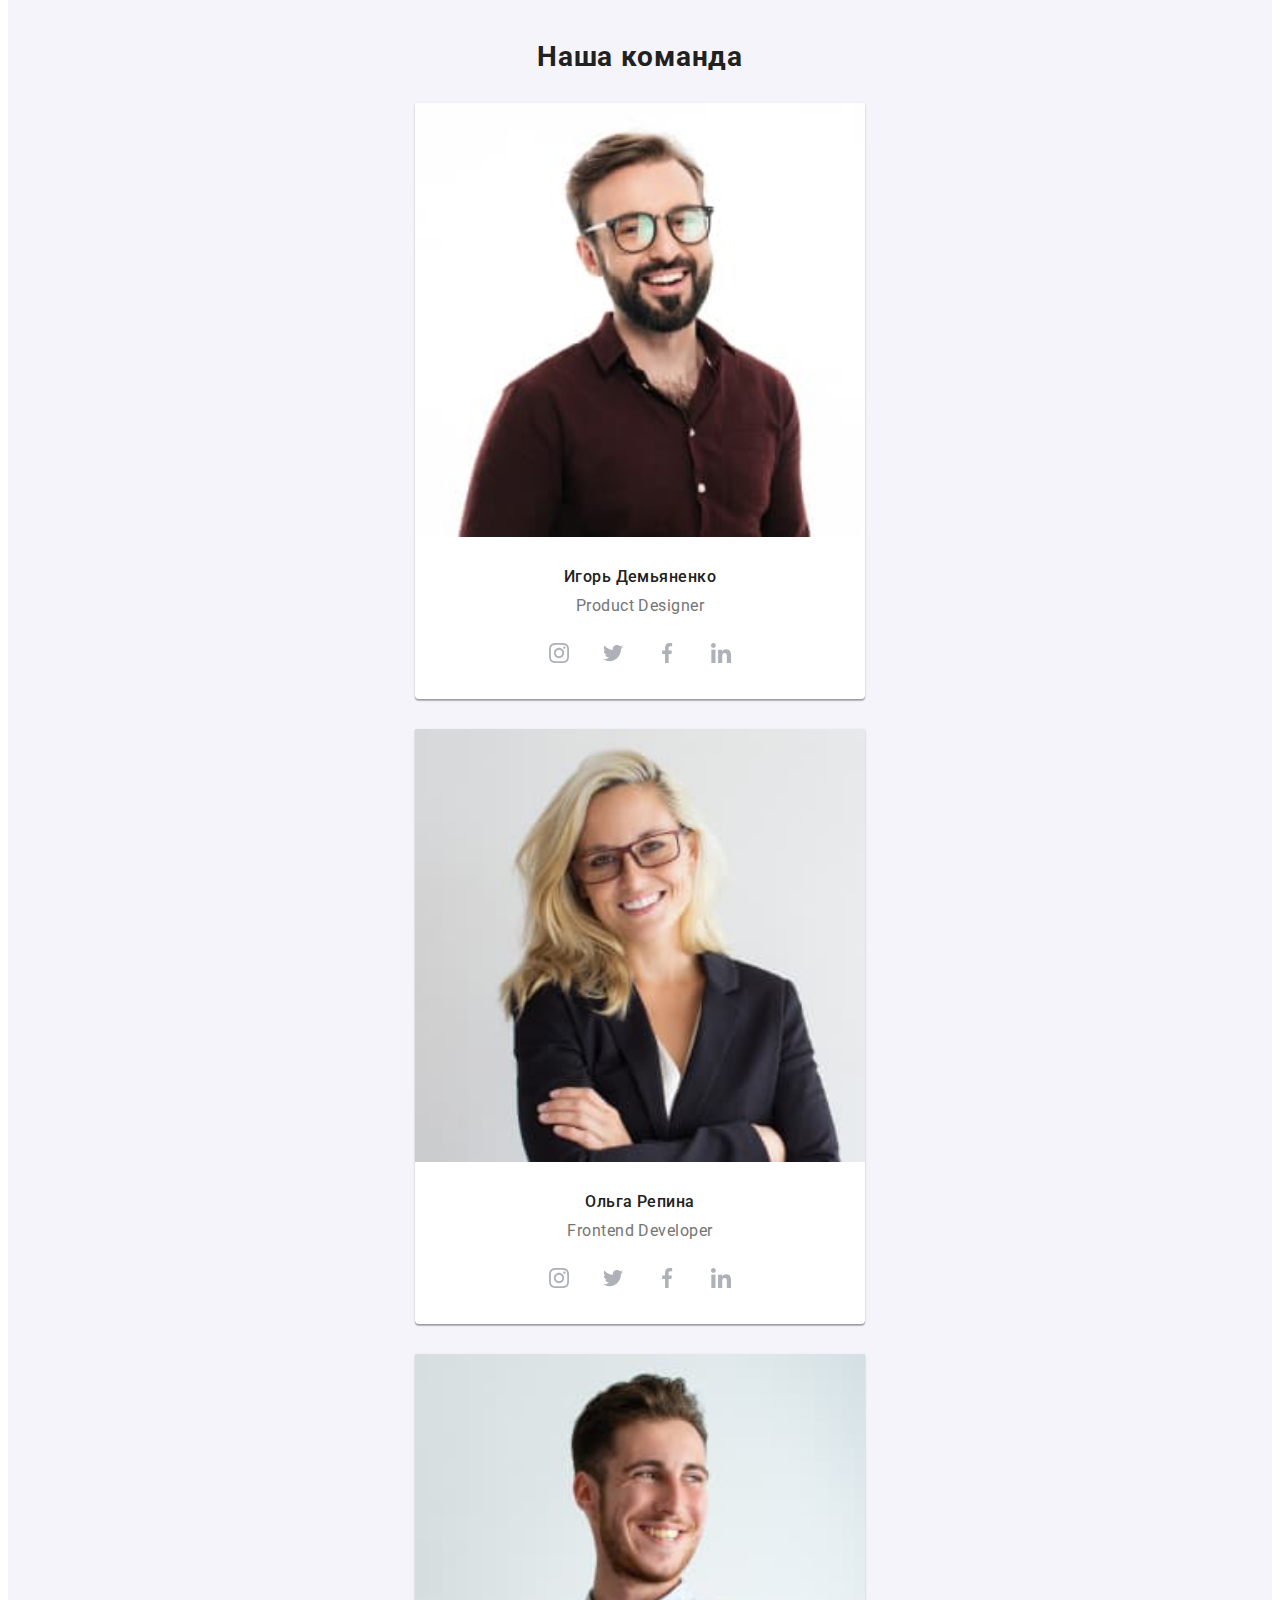
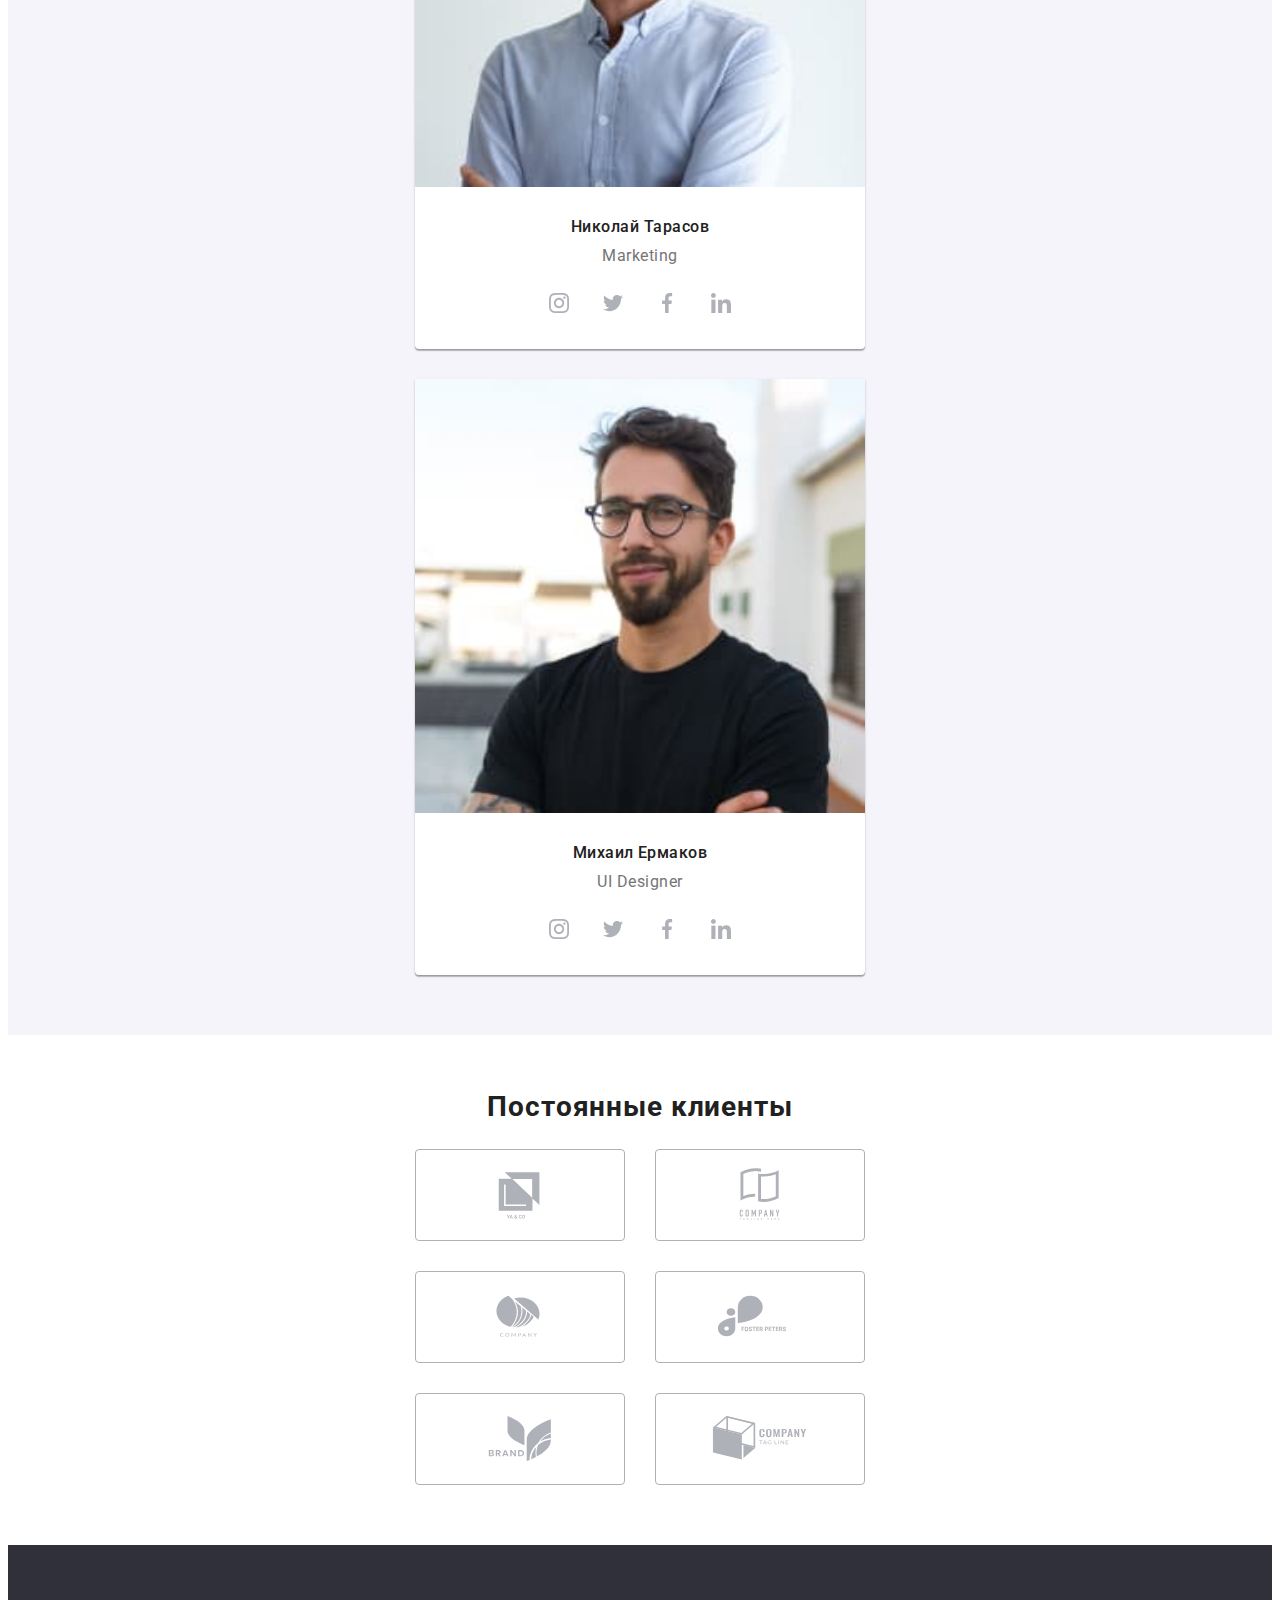
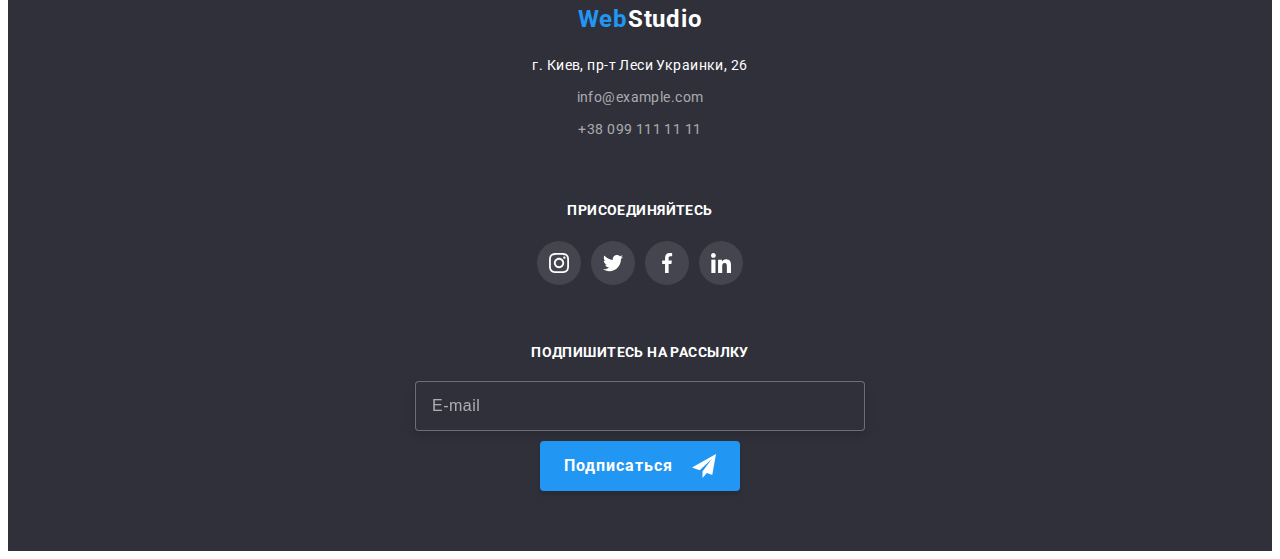
==== commit 96c74966: "update-css" ====
--- a/index.html
+++ b/index.html
@@ -27,8 +27,13 @@
           <a href="" lang="en" class="nav__logo logo link"
             ><span class="half-logo">Web</span>Studio</a
           >
-          <h3>X</h3>
-          <ul class="menu list">
+          <button type="button" class="nav__mobile-menu btn">
+            <svg class="nav__mobile-menu-icon" width="40px" height="40px">
+              <use href="./images/icons.svg#icon-mobile-menu"></use>
+              <use href="./images/icons.svg#icon-mobile-menu-close"></use>
+            </svg>
+          </button>
+          <ul class="menu list data-modal-mobile">
             <li class="menu__item">
               <a href="./index.html" class="menu__link link current">Студия</a>
             </li>
@@ -40,7 +45,7 @@
             </li>
           </ul>
         </nav>
-        <ul class="menu list">
+        <ul class="menu .is-hidden list">
           <li class="mail">
             <a href="mailto:info@devstudio.com" class="mail__link link">
               <svg class="mail__icon" width="16" height="12">
@@ -68,8 +73,8 @@
           </h1>
           <button
             type="button"
-            class="after-header__btn after-header__btn-background btn"
-            data-modal-open
+            class="after-header__btn after-header__btn-background btn data-modal-open"
+            
           >
             Заказать услугу
           </button>
@@ -464,9 +469,9 @@
         </div>
       </div>
     </footer>
-    <div class="backdrop is-hidden" data-modal>
+    <div class="backdrop is-hidden data-modal" >
       <div class="modal">
-        <button type="button" class="modal__close-btn" data-modal-close>
+        <button type="button" class="modal__close-btn data-modal-close" >
           <svg width="18" height="18">
             <use href="./images/icons.svg#icon-modal-close"></use>
           </svg>
--- a/css/main.min.css
+++ b/css/main.min.css
@@ -1 +1 @@
-:root{--btn-background-color: #2196f3;--btn-color: #ffffff;--list-text-color: #757575;--accent-color: #2196f3;--primary-background-color: #2f303a;--secondary-background-color: #f5f4fa;--page-background-color: #ffffff;--main-text-color: #212121;--icon-color: #afb1b8}.visually-hidden{position:absolute;white-space:nowrap;width:1px;height:1px;overflow:hidden;border:0;padding:0;clip:rect(0 0 0 0);clip-path:inset(50%);margin:-1px}body{font-family:"Roboto",sans-serif;color:var(--main-text-color);background-color:var(--page-background-color)}img{display:block;width:100%;max-width:100%;height:auto}.list{list-style:none}.link{text-decoration:none}*,::after,::before{box-sizing:border-box}h1,h2,h3,h4,h5,h6,ul,p{margin:0;padding:0}.container{width:100%;padding:0 15px;margin:0 auto}@media screen and (min-width: 480px){.container{max-width:480px}}.section{padding:60px 0}.half-logo{color:var(--accent-color)}.btn{border:0;font-family:inherit;cursor:pointer;text-decoration:none}.header{outline:1px solid #ececec;outline-offset:-1px}.header-container{padding:10px 15px}.menu__link.current{color:var(--accent-color)}.menu__link.current::after{content:"";position:absolute;height:4px;width:100%;background-color:#2196f3;border-radius:2px;bottom:0;left:0}.nav{display:flex;justify-content:space-between}.nav__logo{font-family:"Raleway";font-style:normal;font-weight:700;font-size:26px;line-height:1.19;letter-spacing:.03em;color:#000}.menu__item:not(:last-child){margin-right:50px;position:relative}.menu__link{display:block;font-weight:500;font-size:14px;line-height:1.14;letter-spacing:.02em;color:var(--main-text-color);padding:32px 0;transition:color 250ms cubic-bezier(0.4, 0, 0.2, 1)}.menu__link:hover,.menu__link:focus{color:var(--accent-color)}.menu{display:none}.mail{margin-right:30px}.tel__link,.mail__link{display:flex;align-items:center;justify-content:center;padding:32px 0;font-weight:500;font-size:14px;line-height:1.14;letter-spacing:.02em;color:#757575;transition:color 250ms cubic-bezier(0.4, 0, 0.2, 1)}.tel__link:hover,.tel__link:hover,.tel__link:focus,.tel__link:focus,.mail__link:hover,.mail__link:hover,.mail__link:focus,.mail__link:focus{color:var(--accent-color)}.mail__icon,.tel__icon{margin-right:10px;transition:fill 250ms cubic-bezier(0.4, 0, 0.2, 1)}.tel__link:hover .mail__icon,.mail__link:hover .mail__icon,.tel__link:focus .mail__icon,.mail__link:focus .mail__icon,.tel__link:hover .tel__icon,.mail__link:hover .tel__icon,.tel__link:focus .tel__icon,.mail__link:focus .tel__icon{fill:var(--accent-color)}.after-header{background-color:var(--primary-background-color);padding:118px 30px}.after-header__container{text-align:center}.after-header__title{max-width:360px;margin:0 auto;font-weight:900;font-size:26px;line-height:1.62;letter-spacing:.06em;text-transform:uppercase;color:#fff}.after-header__btn{font-weight:700;font-size:16px;line-height:1.88;align-items:center;text-align:center;letter-spacing:.06em;color:var(--btn-color);margin-top:30px}.after-header__btn-background{width:200px;height:50px;left:700px;top:430px;background:var(--btn-background-color);box-shadow:0px 4px 4px rgba(0,0,0,.15);border-radius:4px}.about__list{display:flex;flex-direction:column}.about__item::before{content:"";display:block;background:#f5f4fa;border-radius:4px;height:120px;background-size:70px;background-repeat:no-repeat;background-position:center;margin-bottom:30px}.about__item:not(:last-child){margin-bottom:30px}.about__item-title{font-weight:700;font-size:14px;line-height:1.42;letter-spacing:.03em;text-transform:uppercase;margin-bottom:10px;color:var(--main-text-color);text-align:center}.about__icon-antenna::before{background-image:url(../images/antenna.png)}.about__icon-clock::before{background-image:url(../images/clock.png)}.about__icon-diagram::before{background-image:url(../images/diagram.png)}.about__icon-astronaut::before{background-image:url(../images/astronaut.png)}.about__item-text{font-weight:400;font-size:14px;line-height:1.71;letter-spacing:.03em;text-transform:none;color:var(--list-text-color)}.clients{text-align:center}.clients__title{font-weight:700;font-size:28px;line-height:.8484848485;text-align:center;letter-spacing:.03em;margin-bottom:30px}.clients__list{display:flex;flex-wrap:wrap;gap:30px;justify-content:center}.clients__item{width:210px;height:92px}.clients__link{display:flex;align-items:center;justify-content:center;border:1px solid var(--icon-color);border-radius:4px;height:100%;width:100%;outline:rgba(0,0,0,0);color:var(--icon-color);transition:border 250ms cubic-bezier(0.4, 0, 0.2, 1)}.clients__link:hover,.clients__link:focus{border:1px solid var(--accent-color)}.clients__icon{fill:currentColor;transition:fill 250ms cubic-bezier(0.4, 0, 0.2, 1)}.clients__link:hover .clients__icon,.clients__link:focus .clients__icon{fill:var(--accent-color)}.footer{background-color:var(--primary-background-color);padding-top:60px;padding-bottom:60px}.footer__main-container{display:flex;gap:60px;flex-direction:column}.footer-list{font-style:normal;text-align:center}.footer-container__logo{display:block;margin-bottom:20px;font-weight:700;font-size:24px;line-height:1.1666666667;text-align:center;letter-spacing:.03em;color:#fff}.footer-list__item:not(:last-child){margin-bottom:8px}.footer-list__link{font-size:14px;line-height:1.72;letter-spacing:.03em;color:#fff;transition:color 250ms cubic-bezier(0.4, 0, 0.2, 1)}.footer-list__link:hover,.footer-list__link:focus{color:var(--accent-color)}.footer-list__mail-link,.footer-list__tel-link{font-size:14px;line-height:1.72;letter-spacing:.03em;color:rgba(255,255,255,.6);transition:color 250ms cubic-bezier(0.4, 0, 0.2, 1)}.footer-list__mail-link:hover,.footer-list__mail-link:hover,.footer-list__mail-link:focus,.footer-list__mail-link:focus,.footer-list__tel-link:hover,.footer-list__tel-link:hover,.footer-list__tel-link:focus,.footer-list__tel-link:focus{color:var(--accent-color)}.footer-second-container{text-align:center}.footer-second-container__text{font-weight:700;font-size:14px;line-height:1.42;letter-spacing:.03em;text-transform:uppercase;color:#fff;margin-bottom:20px}.footer-soc{display:flex;align-items:center;justify-content:center}.footer-soc__item{height:44px;width:44px;margin-left:10px;background:rgba(255,255,255,.1);border-radius:50%}.footer-soc__item:first-child{margin-left:0}.footer-soc__link{display:flex;align-items:center;justify-content:center;height:100%;width:100%;border-radius:50%;color:var(--btn-color);transition:background 250ms cubic-bezier(0.4, 0, 0.2, 1)}.footer-soc__link:hover,.footer-soc__link:focus{background-color:var(--accent-color)}.footer-soc__icon{fill:currentColor}.footer-mailing{text-align:center}.footer-mailing__text{font-weight:700;font-size:14px;line-height:1.14;letter-spacing:.03em;text-transform:uppercase;color:#fff;margin-bottom:20px}.footer-mailing__form{display:flex;flex-direction:column;align-items:center}.footer-mailing__icon-telegram{fill:#fff}.footer-mailing__input{margin-bottom:10px;background:#2f303a;border:1px solid rgba(255,255,255,.3);filter:drop-shadow(0px 4px 4px rgba(0, 0, 0, 0.15));border-radius:4px;max-width:450px;width:100%;height:50px;padding-left:16px;color:#fff;font-size:14px;line-height:1.14;letter-spacing:.03em;outline:rgba(0,0,0,0);transition:border 250ms cubic-bezier(0.4, 0, 0.2, 1)}.footer-mailing__input:focus{border:1px solid var(--accent-color)}.footer-mailing__input::placeholder{font-size:16px;line-height:1.25;letter-spacing:.03em;color:rgba(255,255,255,.6)}.footer-mailing__btn{display:flex;justify-content:space-evenly;width:200px;height:50px;font-weight:700;font-size:16px;line-height:1.88;align-items:center;text-align:center;letter-spacing:.06em;color:#fff;background-color:var(--accent-color);box-shadow:0px 4px 4px rgba(0,0,0,.15);border-radius:4px}.hero{display:none;padding-top:0}.hero__container{text-align:center}.hero__list{display:flex;flex-direction:row}.hero__item-description{position:relative}.hero__description-text{position:absolute;height:70px;width:100%;bottom:0;left:0;display:flex;align-items:center;justify-content:center;font-size:14px;line-height:1.43;letter-spacing:.03em;text-transform:uppercase;color:#fff;background:rgba(47,48,58,.8)}.hero__item:not(:last-child){margin-right:30px}.hero__title{font-weight:700;font-size:36px;line-height:1.17;letter-spacing:.03em;margin-bottom:50px}.after-header-list{display:flex;justify-content:center}.after-header-item:not(:last-child){margin-right:8px}.secondary-btn{font-weight:500;font-size:16px;line-height:1.62;text-align:center;letter-spacing:.03em;color:var(--main-text-color);background-color:#f5f4fa;border-radius:4px;padding:6px 22px;transition:color 250ms cubic-bezier(0.4, 0, 0.2, 1),background 250ms cubic-bezier(0.4, 0, 0.2, 1),box-shadow 250ms cubic-bezier(0.4, 0, 0.2, 1)}.secondary-btn:hover,.secondary-btn:focus{background-color:var(--accent-color);color:#fff;box-shadow:0px 3px 1px rgba(0,0,0,.1),0px 1px 2px rgba(0,0,0,.08),0px 2px 2px rgba(0,0,0,.12)}.portfolio-item-title{font-weight:700;font-size:18px;line-height:2;letter-spacing:.06em;color:var(--main-text-color)}.portfolio-item-text{font-size:16px;line-height:1.88;letter-spacing:.03em;color:var(--list-text-color);margin-top:4px}.after-header-list.portfolio{margin-bottom:50px}.portfolio-list{display:flex;flex-wrap:wrap;margin:-15px}.portfolio-item{width:370px;margin:15px;border:1px solid #eee}.portfolio-item-description{position:relative;overflow:hidden}.portfolio-description-text{position:absolute;height:100%;top:0;padding:63px 24px;transition:transform 250ms cubic-bezier(0.4, 0, 0.2, 1);transform:translateY(101%);font-size:18px;line-height:1.56;letter-spacing:.03em;color:#fff;background:rgba(33,150,243,.9)}.portfolio-item-link:hover .portfolio-description-text,.portfolio-item-link:focus .portfolio-description-text{transform:translateY(0)}.portfolio-item-link{display:block;transition:box-shadow 250ms cubic-bezier(0.4, 0, 0.2, 1)}.portfolio-item-link:hover,.portfolio-item-link:focus{box-shadow:0px 1px 1px rgba(0,0,0,.12),0px 4px 4px rgba(0,0,0,.06),1px 4px 6px rgba(0,0,0,.16)}.portfolio-grid-container{padding:20px 24px}.team{background-color:var(--secondary-background-color)}.team__container{text-align:center}.team__item{background-color:#fff;box-shadow:0px 1px 3px rgba(0,0,0,.12),0px 1px 1px rgba(0,0,0,.14),0px 2px 1px rgba(0,0,0,.2);border-radius:0px 0px 4px 4px}.team__item:not(:last-child){margin-bottom:30px}.team__text-container{padding:30px 0 24px}.team__title{font-weight:700;font-size:28px;line-height:1.18;text-align:center;letter-spacing:.03em;margin-bottom:30px}.team__item-title{font-weight:500;font-size:16px;line-height:1.19;letter-spacing:.03em;margin-bottom:10px}.team__item-text{font-size:16px;line-height:1.19;letter-spacing:.03em;color:var(--list-text-color);margin-bottom:16px}.team__soc-list{display:flex;justify-content:center}.team__soc-item{height:44px;width:44px;margin-left:10px}.team__soc-item:first-child{margin-left:0}.team__soc-link{display:flex;align-items:center;justify-content:center;height:100%;width:100%;border-radius:50%;color:var(--icon-color);transition:background 250ms cubic-bezier(0.4, 0, 0.2, 1)}.team__soc-link:hover,.team__soc-link:focus{background:var(--accent-color)}.team__soc-icon{fill:currentColor;transition:fill 250ms cubic-bezier(0.4, 0, 0.2, 1)}.team__soc-link:hover .team__soc-icon,.team__soc-link:focus .team__soc-icon{fill:var(--btn-color)}.backdrop{position:fixed;top:0;left:0;width:100%;height:100%;background:rgba(0,0,0,.2);transition:opacity 350ms cubic-bezier(0.4, 0, 0.2, 1),visibility 350ms cubic-bezier(0.4, 0, 0.2, 1)}.modal{position:absolute;top:50%;left:50%;transform:translate(-50%, -50%) scale(1);width:528px;min-height:581px;padding:40px;box-shadow:0px 1px 3px rgba(0,0,0,.12),0px 1px 1px rgba(0,0,0,.14),0px 2px 1px rgba(0,0,0,.2);border-radius:4px;background:#fff;transition:transform 350ms cubic-bezier(0.4, 0, 0.2, 1)}.backdrop.is-hidden .modal{transform:translate(-50%, -50%) scale(1.3)}.modal__close-btn{position:absolute;top:8px;right:8px;display:flex;justify-content:center;align-items:center;width:30px;height:30px;background:#fff;border:1px solid rgba(0,0,0,.1);border-radius:50%;transition:fill 250ms cubic-bezier(0.4, 0, 0.2, 1),outline 250ms cubic-bezier(0.4, 0, 0.2, 1);outline:rgba(0,0,0,0)}.modal__close-btn:focus,.modal__close-btn:hover{fill:var(--accent-color);cursor:pointer;outline:2px solid var(--accent-color)}.is-hidden{opacity:0;visibility:hidden;pointer-events:none}.modal-form{display:flex;flex-direction:column;align-items:center}.modal__title{text-align:center;font-weight:700;font-size:20px;line-height:1.15;letter-spacing:.03em;color:#212121;margin-bottom:12px}.modal-field{width:100%}.modal-field:not(:first-child){margin-top:10px}.modal-field__label{display:block;margin-bottom:4px;font-weight:400;font-size:12px;line-height:1.1666666667;letter-spacing:.01em;color:#757575}.input-container{position:relative}.input-container__modal-icon{position:absolute;top:50%;transform:translateY(-50%);left:12px;transition:fill 250ms cubic-bezier(0.4, 0, 0.2, 1)}.input-container__input{width:100%;height:40px;border:1px solid rgba(33,33,33,.2);border-radius:4px;background-color:rgba(0,0,0,0);padding-left:42px;outline:rgba(0,0,0,0);transition:border-color 250ms cubic-bezier(0.4, 0, 0.2, 1)}.input-container__input:focus{border-color:var(--accent-color)}.input-container__input:focus+.input-container__modal-icon{fill:var(--accent-color)}.modal-field__text{width:100%;height:120px;border:1px solid rgba(33,33,33,.2);border-radius:4px;resize:none;padding:12px 16px;outline:rgba(0,0,0,0);transition:border-color 250ms cubic-bezier(0.4, 0, 0.2, 1);font-weight:400;font-size:12px;line-height:1.1666666667;letter-spacing:.01em}.modal-field__text:focus{border-color:var(--accent-color)}.modal-field__text::placeholder{font-weight:400;font-size:12px;line-height:1.1666666667;letter-spacing:.01em;color:rgba(117,117,117,.5)}.privacy-field{margin-top:20px}.privacy-field__input-check-text{display:flex;align-items:center;justify-content:center;font-weight:400;font-size:14px;line-height:1.71;letter-spacing:.03em;color:#757575}.privacy-field__input-check-text .privacy-field__input-text{margin-left:8px}.privacy-field__input-check-text::before{content:"";width:16px;height:15px;background-image:url(../images/square.svg)}.privacy-field__input-check:checked+.privacy-field__input-check-text::before{background-image:url(../images/check.svg);background-repeat:no-repeat;background-size:contain;background-color:var(--accent-color);border-radius:2px}.privacy-field__input-check-link{color:var(--accent-color)}.modal-form__btn{width:200px;height:50px;font-weight:700;font-size:16px;line-height:1.88;align-items:center;text-align:center;letter-spacing:.06em;color:#fff;background-color:var(--accent-color);box-shadow:0px 4px 4px rgba(0,0,0,.15);border-radius:4px;margin-top:30px;transition:background-color 250ms cubic-bezier(0.4, 0, 0.2, 1)}.modal-form__btn:focus,.modal-form__btn:hover{background:#188ce8;box-shadow:0px 4px 4px rgba(0,0,0,.15);border-radius:4px}.privacy-field__input-check:focus+.privacy-field__input-check-text::before{outline:2px solid var(--accent-color);border-radius:2px}.privacy-field__input-check:checked:focus+.privacy-field__input-check-text::before{outline:2px solid #000}/*# sourceMappingURL=main.min.css.map */+:root{--btn-background-color: #2196f3;--btn-color: #ffffff;--list-text-color: #757575;--accent-color: #2196f3;--primary-background-color: #2f303a;--secondary-background-color: #f5f4fa;--page-background-color: #ffffff;--main-text-color: #212121;--icon-color: #afb1b8}.visually-hidden{position:absolute;white-space:nowrap;width:1px;height:1px;overflow:hidden;border:0;padding:0;clip:rect(0 0 0 0);clip-path:inset(50%);margin:-1px}body{font-family:"Roboto",sans-serif;color:var(--main-text-color);background-color:var(--page-background-color)}img{display:block;width:100%;max-width:100%;height:auto}.list{list-style:none}.link{text-decoration:none}*,::after,::before{box-sizing:border-box}h1,h2,h3,h4,h5,h6,ul,p{margin:0;padding:0}.container{width:100%;padding:0 15px;margin:0 auto}@media screen and (min-width: 480px){.container{max-width:480px}}.section{padding:60px 0}.half-logo{color:var(--accent-color)}.btn{border:0;font-family:inherit;cursor:pointer;text-decoration:none}.header{outline:1px solid #ececec;outline-offset:-1px}.header-container{padding:10px 15px}.menu__link.current{color:var(--accent-color)}.menu__link.current::after{content:"";position:absolute;height:4px;width:100%;background-color:#2196f3;border-radius:2px;bottom:0;left:0}.nav{display:flex;align-items:center}.nav__logo{font-family:"Raleway";font-style:normal;font-weight:700;font-size:26px;line-height:1.19;letter-spacing:.03em;color:#000}.nav__mobile-menu{position:absolute;top:0;right:0;display:inline-flex;border:none;padding:0;margin:0;background-color:rgba(0,0,0,0)}.menu__item:not(:last-child){margin-right:50px;position:relative}.menu__link{display:block;font-weight:500;font-size:14px;line-height:1.14;letter-spacing:.02em;color:var(--main-text-color);padding:32px 0;transition:color 250ms cubic-bezier(0.4, 0, 0.2, 1)}.menu__link:hover,.menu__link:focus{color:var(--accent-color)}.menu{display:none}.menu.is-open{display:block}.mail{margin-right:30px}.tel__link,.mail__link{display:flex;align-items:center;justify-content:center;padding:32px 0;font-weight:500;font-size:14px;line-height:1.14;letter-spacing:.02em;color:#757575;transition:color 250ms cubic-bezier(0.4, 0, 0.2, 1)}.tel__link:hover,.tel__link:hover,.tel__link:focus,.tel__link:focus,.mail__link:hover,.mail__link:hover,.mail__link:focus,.mail__link:focus{color:var(--accent-color)}.mail__icon,.tel__icon{margin-right:10px;transition:fill 250ms cubic-bezier(0.4, 0, 0.2, 1)}.tel__link:hover .mail__icon,.mail__link:hover .mail__icon,.tel__link:focus .mail__icon,.mail__link:focus .mail__icon,.tel__link:hover .tel__icon,.mail__link:hover .tel__icon,.tel__link:focus .tel__icon,.mail__link:focus .tel__icon{fill:var(--accent-color)}.after-header{background-color:var(--primary-background-color);padding:118px 30px}.after-header__container{text-align:center}.after-header__title{max-width:360px;margin:0 auto;font-weight:900;font-size:26px;line-height:1.62;letter-spacing:.06em;text-transform:uppercase;color:#fff}.after-header__btn{font-weight:700;font-size:16px;line-height:1.88;align-items:center;text-align:center;letter-spacing:.06em;color:var(--btn-color);margin-top:30px}.after-header__btn-background{width:200px;height:50px;left:700px;top:430px;background:var(--btn-background-color);box-shadow:0px 4px 4px rgba(0,0,0,.15);border-radius:4px}.about__list{display:flex;flex-direction:column}.about__item::before{content:"";display:block;background:#f5f4fa;border-radius:4px;height:120px;background-size:70px;background-repeat:no-repeat;background-position:center;margin-bottom:30px}.about__item:not(:last-child){margin-bottom:30px}.about__item-title{font-weight:700;font-size:14px;line-height:1.42;letter-spacing:.03em;text-transform:uppercase;margin-bottom:10px;color:var(--main-text-color);text-align:center}.about__icon-antenna::before{background-image:url(../images/antenna.png)}.about__icon-clock::before{background-image:url(../images/clock.png)}.about__icon-diagram::before{background-image:url(../images/diagram.png)}.about__icon-astronaut::before{background-image:url(../images/astronaut.png)}.about__item-text{font-weight:400;font-size:14px;line-height:1.71;letter-spacing:.03em;text-transform:none;color:var(--list-text-color)}.clients{text-align:center}.clients__title{font-weight:700;font-size:28px;line-height:.8484848485;text-align:center;letter-spacing:.03em;margin-bottom:30px}.clients__list{display:flex;flex-wrap:wrap;gap:30px;justify-content:center}.clients__item{width:210px;height:92px}.clients__link{display:flex;align-items:center;justify-content:center;border:1px solid var(--icon-color);border-radius:4px;height:100%;width:100%;outline:rgba(0,0,0,0);color:var(--icon-color);transition:border 250ms cubic-bezier(0.4, 0, 0.2, 1)}.clients__link:hover,.clients__link:focus{border:1px solid var(--accent-color)}.clients__icon{fill:currentColor;transition:fill 250ms cubic-bezier(0.4, 0, 0.2, 1)}.clients__link:hover .clients__icon,.clients__link:focus .clients__icon{fill:var(--accent-color)}.footer{background-color:var(--primary-background-color);padding-top:60px;padding-bottom:60px}.footer__main-container{display:flex;gap:60px;flex-direction:column}.footer-list{font-style:normal;text-align:center}.footer-container__logo{display:block;margin-bottom:20px;font-weight:700;font-size:24px;line-height:1.1666666667;text-align:center;letter-spacing:.03em;color:#fff}.footer-list__item:not(:last-child){margin-bottom:8px}.footer-list__link{font-size:14px;line-height:1.72;letter-spacing:.03em;color:#fff;transition:color 250ms cubic-bezier(0.4, 0, 0.2, 1)}.footer-list__link:hover,.footer-list__link:focus{color:var(--accent-color)}.footer-list__mail-link,.footer-list__tel-link{font-size:14px;line-height:1.72;letter-spacing:.03em;color:rgba(255,255,255,.6);transition:color 250ms cubic-bezier(0.4, 0, 0.2, 1)}.footer-list__mail-link:hover,.footer-list__mail-link:hover,.footer-list__mail-link:focus,.footer-list__mail-link:focus,.footer-list__tel-link:hover,.footer-list__tel-link:hover,.footer-list__tel-link:focus,.footer-list__tel-link:focus{color:var(--accent-color)}.footer-second-container{text-align:center}.footer-second-container__text{font-weight:700;font-size:14px;line-height:1.42;letter-spacing:.03em;text-transform:uppercase;color:#fff;margin-bottom:20px}.footer-soc{display:flex;align-items:center;justify-content:center}.footer-soc__item{height:44px;width:44px;margin-left:10px;background:rgba(255,255,255,.1);border-radius:50%}.footer-soc__item:first-child{margin-left:0}.footer-soc__link{display:flex;align-items:center;justify-content:center;height:100%;width:100%;border-radius:50%;color:var(--btn-color);transition:background 250ms cubic-bezier(0.4, 0, 0.2, 1)}.footer-soc__link:hover,.footer-soc__link:focus{background-color:var(--accent-color)}.footer-soc__icon{fill:currentColor}.footer-mailing{text-align:center}.footer-mailing__text{font-weight:700;font-size:14px;line-height:1.14;letter-spacing:.03em;text-transform:uppercase;color:#fff;margin-bottom:20px}.footer-mailing__form{display:flex;flex-direction:column;align-items:center}.footer-mailing__icon-telegram{fill:#fff}.footer-mailing__input{margin-bottom:10px;background:#2f303a;border:1px solid rgba(255,255,255,.3);filter:drop-shadow(0px 4px 4px rgba(0, 0, 0, 0.15));border-radius:4px;max-width:450px;width:100%;height:50px;padding-left:16px;color:#fff;font-size:14px;line-height:1.14;letter-spacing:.03em;outline:rgba(0,0,0,0);transition:border 250ms cubic-bezier(0.4, 0, 0.2, 1)}.footer-mailing__input:focus{border:1px solid var(--accent-color)}.footer-mailing__input::placeholder{font-size:16px;line-height:1.25;letter-spacing:.03em;color:rgba(255,255,255,.6)}.footer-mailing__btn{display:flex;justify-content:space-evenly;width:200px;height:50px;font-weight:700;font-size:16px;line-height:1.88;align-items:center;text-align:center;letter-spacing:.06em;color:#fff;background-color:var(--accent-color);box-shadow:0px 4px 4px rgba(0,0,0,.15);border-radius:4px}.hero{display:none;padding-top:0}.hero__container{text-align:center}.hero__list{display:flex;flex-direction:row}.hero__item-description{position:relative}.hero__description-text{position:absolute;height:70px;width:100%;bottom:0;left:0;display:flex;align-items:center;justify-content:center;font-size:14px;line-height:1.43;letter-spacing:.03em;text-transform:uppercase;color:#fff;background:rgba(47,48,58,.8)}.hero__item:not(:last-child){margin-right:30px}.hero__title{font-weight:700;font-size:36px;line-height:1.17;letter-spacing:.03em;margin-bottom:50px}.portfolio-list{display:flex;flex-wrap:wrap;gap:30px;justify-content:center}.portfolio-item{border:1px solid #eee}.portfolio-item-title{font-weight:700;font-size:18px;line-height:2;letter-spacing:.06em;color:var(--main-text-color)}.portfolio-item-text{font-size:16px;line-height:1.88;letter-spacing:.03em;color:var(--list-text-color);margin-top:4px}.portfolio-item-description{position:relative;overflow:hidden}.portfolio-description-text{position:absolute;height:100%;top:0;padding:63px 24px;transition:transform 250ms cubic-bezier(0.4, 0, 0.2, 1);transform:translateY(101%);font-size:18px;line-height:1.56;letter-spacing:.03em;color:#fff;background:rgba(33,150,243,.9)}.portfolio-item-link:hover .portfolio-description-text,.portfolio-item-link:focus .portfolio-description-text{transform:translateY(0)}.portfolio-item-link{display:block;transition:box-shadow 250ms cubic-bezier(0.4, 0, 0.2, 1)}.portfolio-item-link:hover,.portfolio-item-link:focus{box-shadow:0px 1px 1px rgba(0,0,0,.12),0px 4px 4px rgba(0,0,0,.06),1px 4px 6px rgba(0,0,0,.16)}.portfolio-grid-container{padding:20px 24px}.after-header-list{display:flex;margin-bottom:50px;flex-wrap:wrap;column-gap:8px;row-gap:15px}.secondary-btn{font-weight:500;font-size:16px;line-height:1.62;text-align:center;letter-spacing:.03em;color:var(--main-text-color);background-color:#f5f4fa;border-radius:4px;padding:6px 22px;transition:color 250ms cubic-bezier(0.4, 0, 0.2, 1),background 250ms cubic-bezier(0.4, 0, 0.2, 1),box-shadow 250ms cubic-bezier(0.4, 0, 0.2, 1)}.secondary-btn:hover,.secondary-btn:focus{background-color:var(--accent-color);color:#fff;box-shadow:0px 3px 1px rgba(0,0,0,.1),0px 1px 2px rgba(0,0,0,.08),0px 2px 2px rgba(0,0,0,.12)}.team{background-color:var(--secondary-background-color)}.team__container{text-align:center}.team__item{background-color:#fff;box-shadow:0px 1px 3px rgba(0,0,0,.12),0px 1px 1px rgba(0,0,0,.14),0px 2px 1px rgba(0,0,0,.2);border-radius:0px 0px 4px 4px}.team__item:not(:last-child){margin-bottom:30px}.team__text-container{padding:30px 0 24px}.team__title{font-weight:700;font-size:28px;line-height:1.18;text-align:center;letter-spacing:.03em;margin-bottom:30px}.team__item-title{font-weight:500;font-size:16px;line-height:1.19;letter-spacing:.03em;margin-bottom:10px}.team__item-text{font-size:16px;line-height:1.19;letter-spacing:.03em;color:var(--list-text-color);margin-bottom:16px}.team__soc-list{display:flex;justify-content:center}.team__soc-item{height:44px;width:44px;margin-left:10px}.team__soc-item:first-child{margin-left:0}.team__soc-link{display:flex;align-items:center;justify-content:center;height:100%;width:100%;border-radius:50%;color:var(--icon-color);transition:background 250ms cubic-bezier(0.4, 0, 0.2, 1)}.team__soc-link:hover,.team__soc-link:focus{background:var(--accent-color)}.team__soc-icon{fill:currentColor;transition:fill 250ms cubic-bezier(0.4, 0, 0.2, 1)}.team__soc-link:hover .team__soc-icon,.team__soc-link:focus .team__soc-icon{fill:var(--btn-color)}.backdrop{position:fixed;top:0;left:0;width:100%;height:100%;background:rgba(0,0,0,.2);transition:opacity 350ms cubic-bezier(0.4, 0, 0.2, 1),visibility 350ms cubic-bezier(0.4, 0, 0.2, 1)}.modal{position:absolute;top:50%;left:50%;transform:translate(-50%, -50%) scale(1);width:528px;min-height:581px;padding:40px;box-shadow:0px 1px 3px rgba(0,0,0,.12),0px 1px 1px rgba(0,0,0,.14),0px 2px 1px rgba(0,0,0,.2);border-radius:4px;background:#fff;transition:transform 350ms cubic-bezier(0.4, 0, 0.2, 1)}.backdrop.is-hidden .modal{transform:translate(-50%, -50%) scale(1.3)}.modal__close-btn{position:absolute;top:8px;right:8px;display:flex;justify-content:center;align-items:center;width:30px;height:30px;background:#fff;border:1px solid rgba(0,0,0,.1);border-radius:50%;transition:fill 250ms cubic-bezier(0.4, 0, 0.2, 1),outline 250ms cubic-bezier(0.4, 0, 0.2, 1);outline:rgba(0,0,0,0)}.modal__close-btn:focus,.modal__close-btn:hover{fill:var(--accent-color);cursor:pointer;outline:2px solid var(--accent-color)}.is-hidden{opacity:0;visibility:hidden;pointer-events:none}.modal-form{display:flex;flex-direction:column;align-items:center}.modal__title{text-align:center;font-weight:700;font-size:20px;line-height:1.15;letter-spacing:.03em;color:#212121;margin-bottom:12px}.modal-field{width:100%}.modal-field:not(:first-child){margin-top:10px}.modal-field__label{display:block;margin-bottom:4px;font-weight:400;font-size:12px;line-height:1.1666666667;letter-spacing:.01em;color:#757575}.input-container{position:relative}.input-container__modal-icon{position:absolute;top:50%;transform:translateY(-50%);left:12px;transition:fill 250ms cubic-bezier(0.4, 0, 0.2, 1)}.input-container__input{width:100%;height:40px;border:1px solid rgba(33,33,33,.2);border-radius:4px;background-color:rgba(0,0,0,0);padding-left:42px;outline:rgba(0,0,0,0);transition:border-color 250ms cubic-bezier(0.4, 0, 0.2, 1)}.input-container__input:focus{border-color:var(--accent-color)}.input-container__input:focus+.input-container__modal-icon{fill:var(--accent-color)}.modal-field__text{width:100%;height:120px;border:1px solid rgba(33,33,33,.2);border-radius:4px;resize:none;padding:12px 16px;outline:rgba(0,0,0,0);transition:border-color 250ms cubic-bezier(0.4, 0, 0.2, 1);font-weight:400;font-size:12px;line-height:1.1666666667;letter-spacing:.01em}.modal-field__text:focus{border-color:var(--accent-color)}.modal-field__text::placeholder{font-weight:400;font-size:12px;line-height:1.1666666667;letter-spacing:.01em;color:rgba(117,117,117,.5)}.privacy-field{margin-top:20px}.privacy-field__input-check-text{display:flex;align-items:center;justify-content:center;font-weight:400;font-size:14px;line-height:1.71;letter-spacing:.03em;color:#757575}.privacy-field__input-check-text .privacy-field__input-text{margin-left:8px}.privacy-field__input-check-text::before{content:"";width:16px;height:15px;background-image:url(../images/square.svg)}.privacy-field__input-check:checked+.privacy-field__input-check-text::before{background-image:url(../images/check.svg);background-repeat:no-repeat;background-size:contain;background-color:var(--accent-color);border-radius:2px}.privacy-field__input-check-link{color:var(--accent-color)}.modal-form__btn{width:200px;height:50px;font-weight:700;font-size:16px;line-height:1.88;align-items:center;text-align:center;letter-spacing:.06em;color:#fff;background-color:var(--accent-color);box-shadow:0px 4px 4px rgba(0,0,0,.15);border-radius:4px;margin-top:30px;transition:background-color 250ms cubic-bezier(0.4, 0, 0.2, 1)}.modal-form__btn:focus,.modal-form__btn:hover{background:#188ce8;box-shadow:0px 4px 4px rgba(0,0,0,.15);border-radius:4px}.privacy-field__input-check:focus+.privacy-field__input-check-text::before{outline:2px solid var(--accent-color);border-radius:2px}.privacy-field__input-check:checked:focus+.privacy-field__input-check-text::before{outline:2px solid #000}/*# sourceMappingURL=main.min.css.map */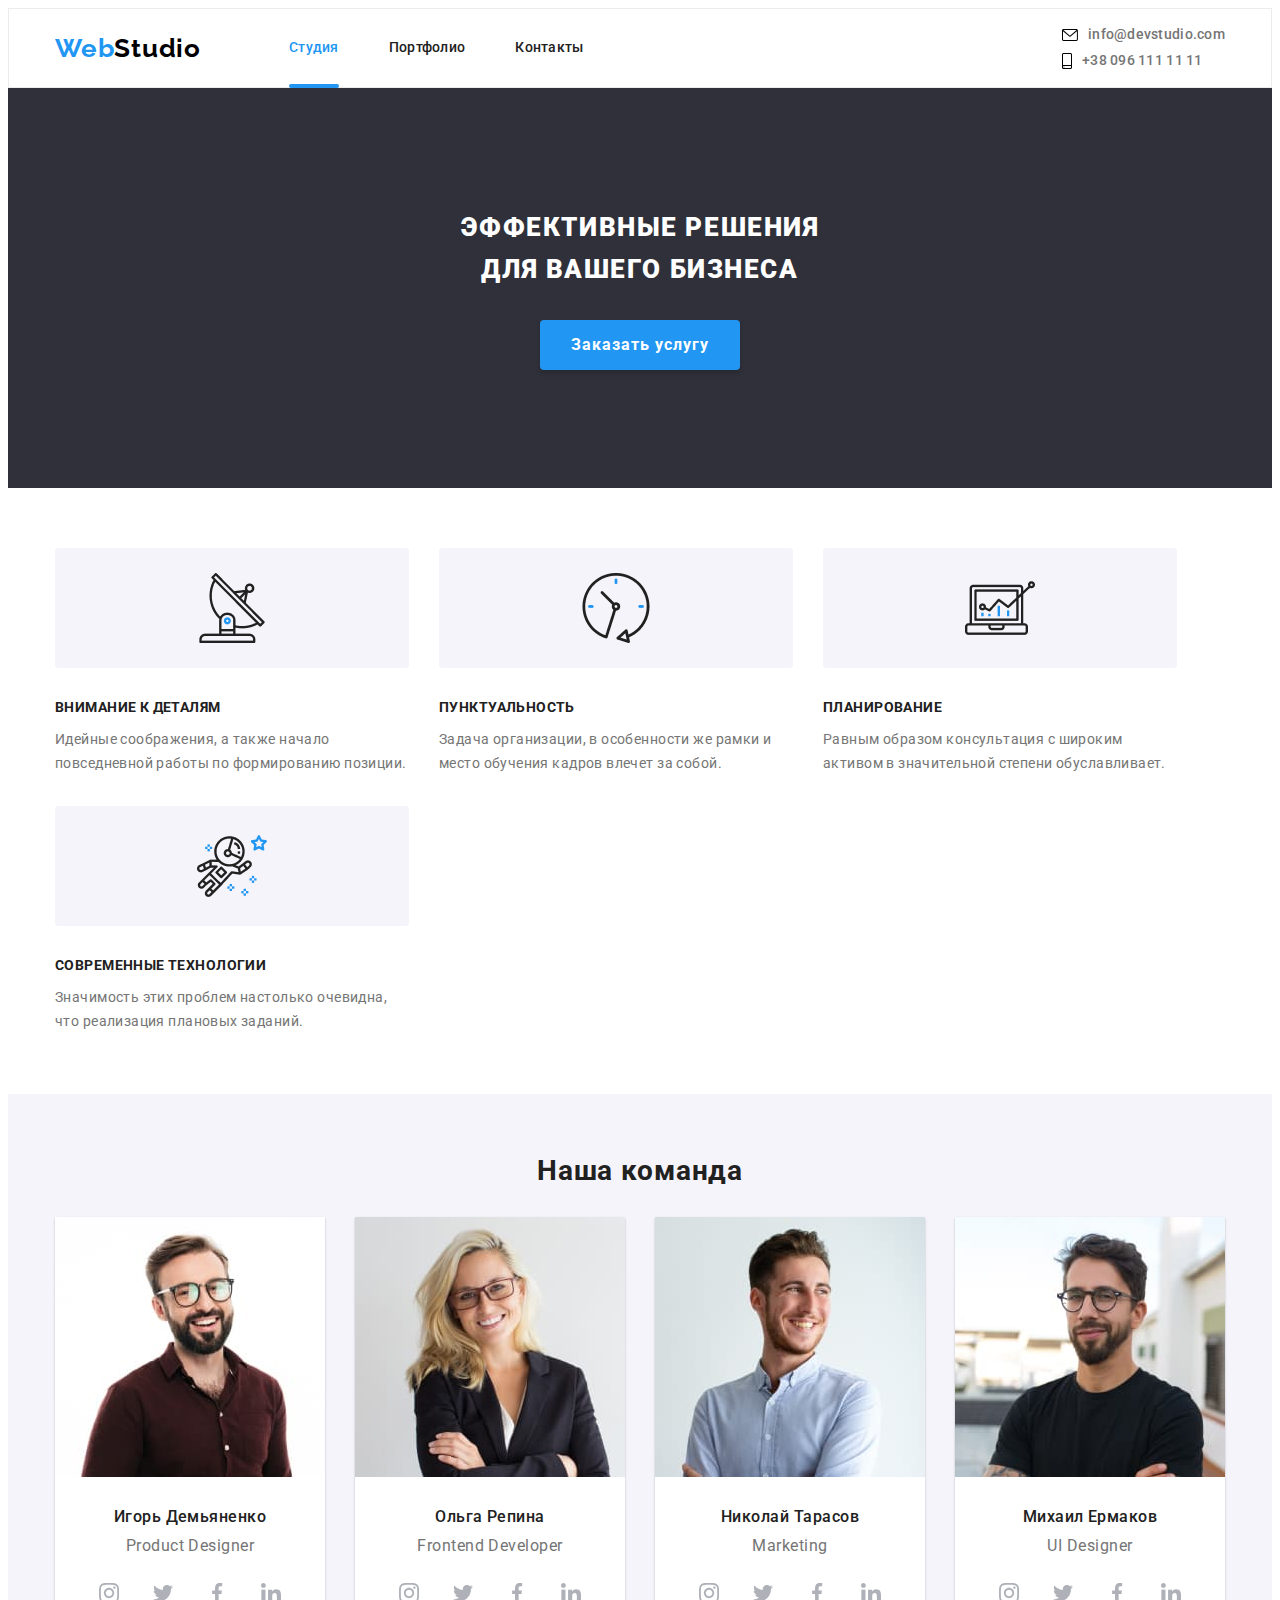
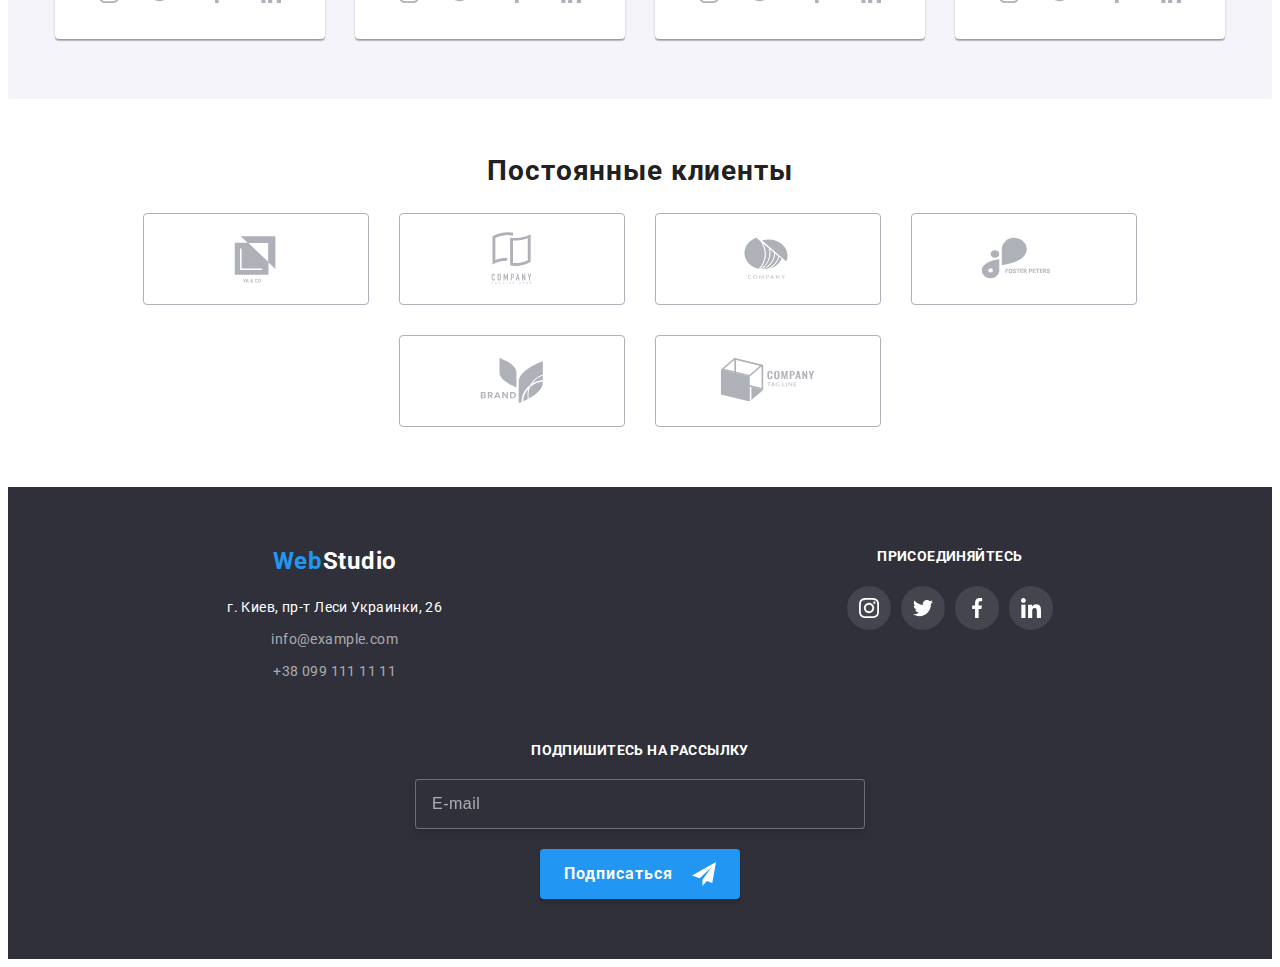
==== commit 2bbd83dc: "add-tablet-styles" ====
--- a/index.html
+++ b/index.html
@@ -27,25 +27,25 @@
           <a href="" lang="en" class="nav__logo logo link"
             ><span class="half-logo">Web</span>Studio</a
           >
+          <ul class="menu list data-modal-mobile">
+            <li class="menu__item">
+              <a href="./index.html" class="menu__link link current">Студия</a>
+            </li>
+            <li class="menu__item">
+              <a href="./portfolio.html" class="menu__link link">Портфолио</a>
+            </li>
+            <li class="menu__item">
+              <a href="" class="menu__link link">Контакты</a>
+            </li>
+          </ul>
           <button type="button" class="nav__mobile-menu btn">
             <svg class="nav__mobile-menu-icon" width="40px" height="40px">
               <use href="./images/icons.svg#icon-mobile-menu"></use>
               <use href="./images/icons.svg#icon-mobile-menu-close"></use>
             </svg>
           </button>
-          <ul class="menu list data-modal-mobile">
-            <li class="menu__item">
-              <a href="./index.html" class="menu__link link current">Студия</a>
-            </li>
-            <li class="menu__item">
-              <a href="./portfolio.html" class="menu__link link">Портфолио</a>
-            </li>
-            <li class="menu__item">
-              <a href="" class="menu__link link">Контакты</a>
-            </li>
-          </ul>
         </nav>
-        <ul class="menu .is-hidden list">
+        <ul class="menu-contacts .is-hidden list">
           <li class="mail">
             <a href="mailto:info@devstudio.com" class="mail__link link">
               <svg class="mail__icon" width="16" height="12">
@@ -163,8 +163,6 @@
               <img
                 src="./images/our-team-1.jpg"
                 alt="фото Игорь Демьяненко"
-                width="270"
-                height="260"
               />
               <div class="team__text-container">
                 <h3 class="team__item-title">Игорь Демьяненко</h3>
@@ -207,8 +205,6 @@
               <img
                 src="./images/our-team-2.jpg"
                 alt="фото Ольга Репина"
-                width="270"
-                height="260"
               />
               <div class="team__text-container">
                 <h3 class="team__item-title">Ольга Репина</h3>
@@ -251,8 +247,6 @@
               <img
                 src="./images/our-team-3.jpg"
                 alt="фото Николай Тарасов"
-                width="270"
-                height="260"
               />
               <div class="team__text-container">
                 <h3 class="team__item-title">Николай Тарасов</h3>
@@ -295,8 +289,6 @@
               <img
                 src="./images/our-team-4.jpg"
                 alt="фото Михаил Ермаков"
-                width="270"
-                height="260"
               />
               <div class="team__text-container">
                 <h3 class="team__item-title">Михаил Ермаков</h3>
--- a/css/main.min.css
+++ b/css/main.min.css
@@ -1 +1 @@
-:root{--btn-background-color: #2196f3;--btn-color: #ffffff;--list-text-color: #757575;--accent-color: #2196f3;--primary-background-color: #2f303a;--secondary-background-color: #f5f4fa;--page-background-color: #ffffff;--main-text-color: #212121;--icon-color: #afb1b8}.visually-hidden{position:absolute;white-space:nowrap;width:1px;height:1px;overflow:hidden;border:0;padding:0;clip:rect(0 0 0 0);clip-path:inset(50%);margin:-1px}body{font-family:"Roboto",sans-serif;color:var(--main-text-color);background-color:var(--page-background-color)}img{display:block;width:100%;max-width:100%;height:auto}.list{list-style:none}.link{text-decoration:none}*,::after,::before{box-sizing:border-box}h1,h2,h3,h4,h5,h6,ul,p{margin:0;padding:0}.container{width:100%;padding:0 15px;margin:0 auto}@media screen and (min-width: 480px){.container{max-width:480px}}.section{padding:60px 0}.half-logo{color:var(--accent-color)}.btn{border:0;font-family:inherit;cursor:pointer;text-decoration:none}.header{outline:1px solid #ececec;outline-offset:-1px}.header-container{padding:10px 15px}.menu__link.current{color:var(--accent-color)}.menu__link.current::after{content:"";position:absolute;height:4px;width:100%;background-color:#2196f3;border-radius:2px;bottom:0;left:0}.nav{display:flex;align-items:center}.nav__logo{font-family:"Raleway";font-style:normal;font-weight:700;font-size:26px;line-height:1.19;letter-spacing:.03em;color:#000}.nav__mobile-menu{position:absolute;top:0;right:0;display:inline-flex;border:none;padding:0;margin:0;background-color:rgba(0,0,0,0)}.menu__item:not(:last-child){margin-right:50px;position:relative}.menu__link{display:block;font-weight:500;font-size:14px;line-height:1.14;letter-spacing:.02em;color:var(--main-text-color);padding:32px 0;transition:color 250ms cubic-bezier(0.4, 0, 0.2, 1)}.menu__link:hover,.menu__link:focus{color:var(--accent-color)}.menu{display:none}.menu.is-open{display:block}.mail{margin-right:30px}.tel__link,.mail__link{display:flex;align-items:center;justify-content:center;padding:32px 0;font-weight:500;font-size:14px;line-height:1.14;letter-spacing:.02em;color:#757575;transition:color 250ms cubic-bezier(0.4, 0, 0.2, 1)}.tel__link:hover,.tel__link:hover,.tel__link:focus,.tel__link:focus,.mail__link:hover,.mail__link:hover,.mail__link:focus,.mail__link:focus{color:var(--accent-color)}.mail__icon,.tel__icon{margin-right:10px;transition:fill 250ms cubic-bezier(0.4, 0, 0.2, 1)}.tel__link:hover .mail__icon,.mail__link:hover .mail__icon,.tel__link:focus .mail__icon,.mail__link:focus .mail__icon,.tel__link:hover .tel__icon,.mail__link:hover .tel__icon,.tel__link:focus .tel__icon,.mail__link:focus .tel__icon{fill:var(--accent-color)}.after-header{background-color:var(--primary-background-color);padding:118px 30px}.after-header__container{text-align:center}.after-header__title{max-width:360px;margin:0 auto;font-weight:900;font-size:26px;line-height:1.62;letter-spacing:.06em;text-transform:uppercase;color:#fff}.after-header__btn{font-weight:700;font-size:16px;line-height:1.88;align-items:center;text-align:center;letter-spacing:.06em;color:var(--btn-color);margin-top:30px}.after-header__btn-background{width:200px;height:50px;left:700px;top:430px;background:var(--btn-background-color);box-shadow:0px 4px 4px rgba(0,0,0,.15);border-radius:4px}.about__list{display:flex;flex-direction:column}.about__item::before{content:"";display:block;background:#f5f4fa;border-radius:4px;height:120px;background-size:70px;background-repeat:no-repeat;background-position:center;margin-bottom:30px}.about__item:not(:last-child){margin-bottom:30px}.about__item-title{font-weight:700;font-size:14px;line-height:1.42;letter-spacing:.03em;text-transform:uppercase;margin-bottom:10px;color:var(--main-text-color);text-align:center}.about__icon-antenna::before{background-image:url(../images/antenna.png)}.about__icon-clock::before{background-image:url(../images/clock.png)}.about__icon-diagram::before{background-image:url(../images/diagram.png)}.about__icon-astronaut::before{background-image:url(../images/astronaut.png)}.about__item-text{font-weight:400;font-size:14px;line-height:1.71;letter-spacing:.03em;text-transform:none;color:var(--list-text-color)}.clients{text-align:center}.clients__title{font-weight:700;font-size:28px;line-height:.8484848485;text-align:center;letter-spacing:.03em;margin-bottom:30px}.clients__list{display:flex;flex-wrap:wrap;gap:30px;justify-content:center}.clients__item{width:210px;height:92px}.clients__link{display:flex;align-items:center;justify-content:center;border:1px solid var(--icon-color);border-radius:4px;height:100%;width:100%;outline:rgba(0,0,0,0);color:var(--icon-color);transition:border 250ms cubic-bezier(0.4, 0, 0.2, 1)}.clients__link:hover,.clients__link:focus{border:1px solid var(--accent-color)}.clients__icon{fill:currentColor;transition:fill 250ms cubic-bezier(0.4, 0, 0.2, 1)}.clients__link:hover .clients__icon,.clients__link:focus .clients__icon{fill:var(--accent-color)}.footer{background-color:var(--primary-background-color);padding-top:60px;padding-bottom:60px}.footer__main-container{display:flex;gap:60px;flex-direction:column}.footer-list{font-style:normal;text-align:center}.footer-container__logo{display:block;margin-bottom:20px;font-weight:700;font-size:24px;line-height:1.1666666667;text-align:center;letter-spacing:.03em;color:#fff}.footer-list__item:not(:last-child){margin-bottom:8px}.footer-list__link{font-size:14px;line-height:1.72;letter-spacing:.03em;color:#fff;transition:color 250ms cubic-bezier(0.4, 0, 0.2, 1)}.footer-list__link:hover,.footer-list__link:focus{color:var(--accent-color)}.footer-list__mail-link,.footer-list__tel-link{font-size:14px;line-height:1.72;letter-spacing:.03em;color:rgba(255,255,255,.6);transition:color 250ms cubic-bezier(0.4, 0, 0.2, 1)}.footer-list__mail-link:hover,.footer-list__mail-link:hover,.footer-list__mail-link:focus,.footer-list__mail-link:focus,.footer-list__tel-link:hover,.footer-list__tel-link:hover,.footer-list__tel-link:focus,.footer-list__tel-link:focus{color:var(--accent-color)}.footer-second-container{text-align:center}.footer-second-container__text{font-weight:700;font-size:14px;line-height:1.42;letter-spacing:.03em;text-transform:uppercase;color:#fff;margin-bottom:20px}.footer-soc{display:flex;align-items:center;justify-content:center}.footer-soc__item{height:44px;width:44px;margin-left:10px;background:rgba(255,255,255,.1);border-radius:50%}.footer-soc__item:first-child{margin-left:0}.footer-soc__link{display:flex;align-items:center;justify-content:center;height:100%;width:100%;border-radius:50%;color:var(--btn-color);transition:background 250ms cubic-bezier(0.4, 0, 0.2, 1)}.footer-soc__link:hover,.footer-soc__link:focus{background-color:var(--accent-color)}.footer-soc__icon{fill:currentColor}.footer-mailing{text-align:center}.footer-mailing__text{font-weight:700;font-size:14px;line-height:1.14;letter-spacing:.03em;text-transform:uppercase;color:#fff;margin-bottom:20px}.footer-mailing__form{display:flex;flex-direction:column;align-items:center}.footer-mailing__icon-telegram{fill:#fff}.footer-mailing__input{margin-bottom:10px;background:#2f303a;border:1px solid rgba(255,255,255,.3);filter:drop-shadow(0px 4px 4px rgba(0, 0, 0, 0.15));border-radius:4px;max-width:450px;width:100%;height:50px;padding-left:16px;color:#fff;font-size:14px;line-height:1.14;letter-spacing:.03em;outline:rgba(0,0,0,0);transition:border 250ms cubic-bezier(0.4, 0, 0.2, 1)}.footer-mailing__input:focus{border:1px solid var(--accent-color)}.footer-mailing__input::placeholder{font-size:16px;line-height:1.25;letter-spacing:.03em;color:rgba(255,255,255,.6)}.footer-mailing__btn{display:flex;justify-content:space-evenly;width:200px;height:50px;font-weight:700;font-size:16px;line-height:1.88;align-items:center;text-align:center;letter-spacing:.06em;color:#fff;background-color:var(--accent-color);box-shadow:0px 4px 4px rgba(0,0,0,.15);border-radius:4px}.hero{display:none;padding-top:0}.hero__container{text-align:center}.hero__list{display:flex;flex-direction:row}.hero__item-description{position:relative}.hero__description-text{position:absolute;height:70px;width:100%;bottom:0;left:0;display:flex;align-items:center;justify-content:center;font-size:14px;line-height:1.43;letter-spacing:.03em;text-transform:uppercase;color:#fff;background:rgba(47,48,58,.8)}.hero__item:not(:last-child){margin-right:30px}.hero__title{font-weight:700;font-size:36px;line-height:1.17;letter-spacing:.03em;margin-bottom:50px}.portfolio-list{display:flex;flex-wrap:wrap;gap:30px;justify-content:center}.portfolio-item{border:1px solid #eee}.portfolio-item-title{font-weight:700;font-size:18px;line-height:2;letter-spacing:.06em;color:var(--main-text-color)}.portfolio-item-text{font-size:16px;line-height:1.88;letter-spacing:.03em;color:var(--list-text-color);margin-top:4px}.portfolio-item-description{position:relative;overflow:hidden}.portfolio-description-text{position:absolute;height:100%;top:0;padding:63px 24px;transition:transform 250ms cubic-bezier(0.4, 0, 0.2, 1);transform:translateY(101%);font-size:18px;line-height:1.56;letter-spacing:.03em;color:#fff;background:rgba(33,150,243,.9)}.portfolio-item-link:hover .portfolio-description-text,.portfolio-item-link:focus .portfolio-description-text{transform:translateY(0)}.portfolio-item-link{display:block;transition:box-shadow 250ms cubic-bezier(0.4, 0, 0.2, 1)}.portfolio-item-link:hover,.portfolio-item-link:focus{box-shadow:0px 1px 1px rgba(0,0,0,.12),0px 4px 4px rgba(0,0,0,.06),1px 4px 6px rgba(0,0,0,.16)}.portfolio-grid-container{padding:20px 24px}.after-header-list{display:flex;margin-bottom:50px;flex-wrap:wrap;column-gap:8px;row-gap:15px}.secondary-btn{font-weight:500;font-size:16px;line-height:1.62;text-align:center;letter-spacing:.03em;color:var(--main-text-color);background-color:#f5f4fa;border-radius:4px;padding:6px 22px;transition:color 250ms cubic-bezier(0.4, 0, 0.2, 1),background 250ms cubic-bezier(0.4, 0, 0.2, 1),box-shadow 250ms cubic-bezier(0.4, 0, 0.2, 1)}.secondary-btn:hover,.secondary-btn:focus{background-color:var(--accent-color);color:#fff;box-shadow:0px 3px 1px rgba(0,0,0,.1),0px 1px 2px rgba(0,0,0,.08),0px 2px 2px rgba(0,0,0,.12)}.team{background-color:var(--secondary-background-color)}.team__container{text-align:center}.team__item{background-color:#fff;box-shadow:0px 1px 3px rgba(0,0,0,.12),0px 1px 1px rgba(0,0,0,.14),0px 2px 1px rgba(0,0,0,.2);border-radius:0px 0px 4px 4px}.team__item:not(:last-child){margin-bottom:30px}.team__text-container{padding:30px 0 24px}.team__title{font-weight:700;font-size:28px;line-height:1.18;text-align:center;letter-spacing:.03em;margin-bottom:30px}.team__item-title{font-weight:500;font-size:16px;line-height:1.19;letter-spacing:.03em;margin-bottom:10px}.team__item-text{font-size:16px;line-height:1.19;letter-spacing:.03em;color:var(--list-text-color);margin-bottom:16px}.team__soc-list{display:flex;justify-content:center}.team__soc-item{height:44px;width:44px;margin-left:10px}.team__soc-item:first-child{margin-left:0}.team__soc-link{display:flex;align-items:center;justify-content:center;height:100%;width:100%;border-radius:50%;color:var(--icon-color);transition:background 250ms cubic-bezier(0.4, 0, 0.2, 1)}.team__soc-link:hover,.team__soc-link:focus{background:var(--accent-color)}.team__soc-icon{fill:currentColor;transition:fill 250ms cubic-bezier(0.4, 0, 0.2, 1)}.team__soc-link:hover .team__soc-icon,.team__soc-link:focus .team__soc-icon{fill:var(--btn-color)}.backdrop{position:fixed;top:0;left:0;width:100%;height:100%;background:rgba(0,0,0,.2);transition:opacity 350ms cubic-bezier(0.4, 0, 0.2, 1),visibility 350ms cubic-bezier(0.4, 0, 0.2, 1)}.modal{position:absolute;top:50%;left:50%;transform:translate(-50%, -50%) scale(1);width:528px;min-height:581px;padding:40px;box-shadow:0px 1px 3px rgba(0,0,0,.12),0px 1px 1px rgba(0,0,0,.14),0px 2px 1px rgba(0,0,0,.2);border-radius:4px;background:#fff;transition:transform 350ms cubic-bezier(0.4, 0, 0.2, 1)}.backdrop.is-hidden .modal{transform:translate(-50%, -50%) scale(1.3)}.modal__close-btn{position:absolute;top:8px;right:8px;display:flex;justify-content:center;align-items:center;width:30px;height:30px;background:#fff;border:1px solid rgba(0,0,0,.1);border-radius:50%;transition:fill 250ms cubic-bezier(0.4, 0, 0.2, 1),outline 250ms cubic-bezier(0.4, 0, 0.2, 1);outline:rgba(0,0,0,0)}.modal__close-btn:focus,.modal__close-btn:hover{fill:var(--accent-color);cursor:pointer;outline:2px solid var(--accent-color)}.is-hidden{opacity:0;visibility:hidden;pointer-events:none}.modal-form{display:flex;flex-direction:column;align-items:center}.modal__title{text-align:center;font-weight:700;font-size:20px;line-height:1.15;letter-spacing:.03em;color:#212121;margin-bottom:12px}.modal-field{width:100%}.modal-field:not(:first-child){margin-top:10px}.modal-field__label{display:block;margin-bottom:4px;font-weight:400;font-size:12px;line-height:1.1666666667;letter-spacing:.01em;color:#757575}.input-container{position:relative}.input-container__modal-icon{position:absolute;top:50%;transform:translateY(-50%);left:12px;transition:fill 250ms cubic-bezier(0.4, 0, 0.2, 1)}.input-container__input{width:100%;height:40px;border:1px solid rgba(33,33,33,.2);border-radius:4px;background-color:rgba(0,0,0,0);padding-left:42px;outline:rgba(0,0,0,0);transition:border-color 250ms cubic-bezier(0.4, 0, 0.2, 1)}.input-container__input:focus{border-color:var(--accent-color)}.input-container__input:focus+.input-container__modal-icon{fill:var(--accent-color)}.modal-field__text{width:100%;height:120px;border:1px solid rgba(33,33,33,.2);border-radius:4px;resize:none;padding:12px 16px;outline:rgba(0,0,0,0);transition:border-color 250ms cubic-bezier(0.4, 0, 0.2, 1);font-weight:400;font-size:12px;line-height:1.1666666667;letter-spacing:.01em}.modal-field__text:focus{border-color:var(--accent-color)}.modal-field__text::placeholder{font-weight:400;font-size:12px;line-height:1.1666666667;letter-spacing:.01em;color:rgba(117,117,117,.5)}.privacy-field{margin-top:20px}.privacy-field__input-check-text{display:flex;align-items:center;justify-content:center;font-weight:400;font-size:14px;line-height:1.71;letter-spacing:.03em;color:#757575}.privacy-field__input-check-text .privacy-field__input-text{margin-left:8px}.privacy-field__input-check-text::before{content:"";width:16px;height:15px;background-image:url(../images/square.svg)}.privacy-field__input-check:checked+.privacy-field__input-check-text::before{background-image:url(../images/check.svg);background-repeat:no-repeat;background-size:contain;background-color:var(--accent-color);border-radius:2px}.privacy-field__input-check-link{color:var(--accent-color)}.modal-form__btn{width:200px;height:50px;font-weight:700;font-size:16px;line-height:1.88;align-items:center;text-align:center;letter-spacing:.06em;color:#fff;background-color:var(--accent-color);box-shadow:0px 4px 4px rgba(0,0,0,.15);border-radius:4px;margin-top:30px;transition:background-color 250ms cubic-bezier(0.4, 0, 0.2, 1)}.modal-form__btn:focus,.modal-form__btn:hover{background:#188ce8;box-shadow:0px 4px 4px rgba(0,0,0,.15);border-radius:4px}.privacy-field__input-check:focus+.privacy-field__input-check-text::before{outline:2px solid var(--accent-color);border-radius:2px}.privacy-field__input-check:checked:focus+.privacy-field__input-check-text::before{outline:2px solid #000}/*# sourceMappingURL=main.min.css.map */+:root{--btn-background-color: #2196f3;--btn-color: #ffffff;--list-text-color: #757575;--accent-color: #2196f3;--primary-background-color: #2f303a;--secondary-background-color: #f5f4fa;--page-background-color: #ffffff;--main-text-color: #212121;--icon-color: #afb1b8}.visually-hidden{position:absolute;white-space:nowrap;width:1px;height:1px;overflow:hidden;border:0;padding:0;clip:rect(0 0 0 0);clip-path:inset(50%);margin:-1px}body{font-family:"Roboto",sans-serif;color:var(--main-text-color);background-color:var(--page-background-color)}img{display:block;width:100%;max-width:100%;height:auto}.list{list-style:none}.link{text-decoration:none}*,::after,::before{box-sizing:border-box}h1,h2,h3,h4,h5,h6,ul,p{margin:0;padding:0}.container{width:100%;padding:0 15px;margin:0 auto}@media screen and (min-width: 480px){.container{max-width:480px}}@media screen and (min-width: 768px){.container{max-width:768px}}@media screen and (min-width: 1200px){.container{max-width:1200px}}.section{padding:60px 0}.half-logo{color:var(--accent-color)}.btn{border:0;font-family:inherit;cursor:pointer;text-decoration:none}.header{outline:1px solid #ececec;outline-offset:-1px}@media screen and (min-width: 768px){.header-container{display:flex;align-items:center;justify-content:space-between}}@media screen and (min-width: 1200px){.header-container{display:flex;align-items:center}}.menu__link.current{color:var(--accent-color)}.menu__link.current::after{content:"";position:absolute;height:4px;width:100%;background-color:#2196f3;border-radius:2px;bottom:0;left:0}.nav{display:flex;align-items:center}.nav__logo{padding:16px 0;font-family:"Raleway";font-style:normal;font-weight:700;font-size:26px;line-height:1.19;letter-spacing:.03em;color:#000}@media screen and (min-width: 768px){.nav__logo{margin-right:88px}}.nav__mobile-menu{position:absolute;top:0;right:0;display:inline-flex;border:none;padding:0;margin:0;background-color:rgba(0,0,0,0)}@media screen and (min-width: 768px){.nav__mobile-menu{display:none}}@media screen and (min-width: 1200px){.nav__mobile-menu{display:none}}.menu__item:not(:last-child){margin-right:50px;position:relative}.menu__link{display:block;font-weight:500;font-size:14px;line-height:1.14;letter-spacing:.02em;color:var(--main-text-color);padding:32px 0;transition:color 250ms cubic-bezier(0.4, 0, 0.2, 1)}.menu__link:hover,.menu__link:focus{color:var(--accent-color)}.menu-contacts{display:none}@media screen and (min-width: 768px){.menu-contacts{display:flex;flex-direction:column}}.menu{display:none}@media screen and (min-width: 768px){.menu{display:flex;align-items:center;justify-content:center}}.menu.is-open{display:block}@media screen and (min-width: 768px){.mail{margin-bottom:10px}}.tel__link,.mail__link{display:flex;align-items:center;font-weight:500;font-size:14px;line-height:1.14;letter-spacing:.02em;color:#757575;transition:color 250ms cubic-bezier(0.4, 0, 0.2, 1)}.tel__link:hover,.tel__link:hover,.tel__link:focus,.tel__link:focus,.mail__link:hover,.mail__link:hover,.mail__link:focus,.mail__link:focus{color:var(--accent-color)}.mail__icon,.tel__icon{margin-right:10px;transition:fill 250ms cubic-bezier(0.4, 0, 0.2, 1)}.tel__link:hover .mail__icon,.mail__link:hover .mail__icon,.tel__link:focus .mail__icon,.mail__link:focus .mail__icon,.tel__link:hover .tel__icon,.mail__link:hover .tel__icon,.tel__link:focus .tel__icon,.mail__link:focus .tel__icon{fill:var(--accent-color)}.after-header{background-color:var(--primary-background-color);padding:118px 30px}.after-header__container{text-align:center}.after-header__title{max-width:360px;margin:0 auto;font-weight:900;font-size:26px;line-height:1.62;letter-spacing:.06em;text-transform:uppercase;color:#fff}.after-header__btn{font-weight:700;font-size:16px;line-height:1.88;align-items:center;text-align:center;letter-spacing:.06em;color:var(--btn-color);margin-top:30px}.after-header__btn-background{width:200px;height:50px;left:700px;top:430px;background:var(--btn-background-color);box-shadow:0px 4px 4px rgba(0,0,0,.15);border-radius:4px}@media screen and (min-width: 768px){.about__list{display:flex;flex-wrap:wrap;gap:30px}}.about__item::before{content:"";display:block;background:#f5f4fa;border-radius:4px;height:120px;background-size:70px;background-repeat:no-repeat;background-position:center;margin-bottom:30px}@media screen and (min-width: 768px){.about__item{max-width:354px}}.about__item-title{font-weight:700;font-size:14px;line-height:1.42;letter-spacing:.03em;text-transform:uppercase;margin-bottom:10px;color:var(--main-text-color)}.about__icon-antenna::before{background-image:url(../images/antenna.png)}.about__icon-clock::before{background-image:url(../images/clock.png)}.about__icon-diagram::before{background-image:url(../images/diagram.png)}.about__icon-astronaut::before{background-image:url(../images/astronaut.png)}.about__item-text{font-weight:400;font-size:14px;line-height:1.71;letter-spacing:.03em;text-transform:none;color:var(--list-text-color)}.clients{text-align:center}.clients__title{font-weight:700;font-size:28px;line-height:.8484848485;text-align:center;letter-spacing:.03em;margin-bottom:30px}.clients__list{display:flex;flex-wrap:wrap;gap:30px;justify-content:center}.clients__item{width:210px;height:92px}@media screen and (min-width: 768px){.clients__item{width:226px}}.clients__link{display:flex;align-items:center;justify-content:center;border:1px solid var(--icon-color);border-radius:4px;height:100%;width:100%;outline:rgba(0,0,0,0);color:var(--icon-color);transition:border 250ms cubic-bezier(0.4, 0, 0.2, 1)}.clients__link:hover,.clients__link:focus{border:1px solid var(--accent-color)}.clients__icon{fill:currentColor;transition:fill 250ms cubic-bezier(0.4, 0, 0.2, 1)}.clients__link:hover .clients__icon,.clients__link:focus .clients__icon{fill:var(--accent-color)}.footer{background-color:var(--primary-background-color);padding-top:60px;padding-bottom:60px}.footer__main-container{display:flex;gap:60px;flex-direction:column}@media screen and (min-width: 768px){.footer__main-container{flex-wrap:wrap;flex-direction:row;justify-content:space-around}}.footer-list{font-style:normal;text-align:center}.footer-container__logo{display:block;margin-bottom:20px;font-weight:700;font-size:24px;line-height:1.1666666667;text-align:center;letter-spacing:.03em;color:#fff}.footer-list__item:not(:last-child){margin-bottom:8px}.footer-list__link{font-size:14px;line-height:1.72;letter-spacing:.03em;color:#fff;transition:color 250ms cubic-bezier(0.4, 0, 0.2, 1)}.footer-list__link:hover,.footer-list__link:focus{color:var(--accent-color)}.footer-list__mail-link,.footer-list__tel-link{font-size:14px;line-height:1.72;letter-spacing:.03em;color:rgba(255,255,255,.6);transition:color 250ms cubic-bezier(0.4, 0, 0.2, 1)}.footer-list__mail-link:hover,.footer-list__mail-link:hover,.footer-list__mail-link:focus,.footer-list__mail-link:focus,.footer-list__tel-link:hover,.footer-list__tel-link:hover,.footer-list__tel-link:focus,.footer-list__tel-link:focus{color:var(--accent-color)}.footer-second-container{text-align:center}.footer-second-container__text{font-weight:700;font-size:14px;line-height:1.42;letter-spacing:.03em;text-transform:uppercase;color:#fff;margin-bottom:20px}.footer-soc{display:flex;align-items:center;justify-content:center}.footer-soc__item{height:44px;width:44px;margin-left:10px;background:rgba(255,255,255,.1);border-radius:50%}.footer-soc__item:first-child{margin-left:0}.footer-soc__link{display:flex;align-items:center;justify-content:center;height:100%;width:100%;border-radius:50%;color:var(--btn-color);transition:background 250ms cubic-bezier(0.4, 0, 0.2, 1)}.footer-soc__link:hover,.footer-soc__link:focus{background-color:var(--accent-color)}.footer-soc__icon{fill:currentColor}.footer-mailing{text-align:center}@media screen and (min-width: 768px){.footer-mailing{width:100%}}.footer-mailing__text{font-weight:700;font-size:14px;line-height:1.14;letter-spacing:.03em;text-transform:uppercase;color:#fff;margin-bottom:20px}.footer-mailing__form{display:flex;flex-direction:column;align-items:center}.footer-mailing__icon-telegram{fill:#fff}.footer-mailing__input{margin-bottom:20px;background:#2f303a;border:1px solid rgba(255,255,255,.3);filter:drop-shadow(0px 4px 4px rgba(0, 0, 0, 0.15));border-radius:4px;max-width:450px;width:100%;height:50px;padding-left:16px;color:#fff;font-size:14px;line-height:1.14;letter-spacing:.03em;outline:rgba(0,0,0,0);transition:border 250ms cubic-bezier(0.4, 0, 0.2, 1)}.footer-mailing__input:focus{border:1px solid var(--accent-color)}.footer-mailing__input::placeholder{font-size:16px;line-height:1.25;letter-spacing:.03em;color:rgba(255,255,255,.6)}.footer-mailing__btn{display:flex;justify-content:space-evenly;width:200px;height:50px;font-weight:700;font-size:16px;line-height:1.88;align-items:center;text-align:center;letter-spacing:.06em;color:#fff;background-color:var(--accent-color);box-shadow:0px 4px 4px rgba(0,0,0,.15);border-radius:4px}.hero{display:none;padding-top:0}.hero__container{text-align:center}.hero__list{display:flex;flex-direction:row}.hero__item-description{position:relative}.hero__description-text{position:absolute;height:70px;width:100%;bottom:0;left:0;display:flex;align-items:center;justify-content:center;font-size:14px;line-height:1.43;letter-spacing:.03em;text-transform:uppercase;color:#fff;background:rgba(47,48,58,.8)}.hero__item:not(:last-child){margin-right:30px}.hero__title{font-weight:700;font-size:36px;line-height:1.17;letter-spacing:.03em;margin-bottom:50px}.portfolio-list{display:flex;flex-wrap:wrap;gap:30px;justify-content:center}@media screen and (min-width: 768px){.portfolio-list{justify-content:start}}.portfolio-item{border:1px solid #eee}@media screen and (min-width: 768px){.portfolio-item{max-width:354px}}.portfolio-item-title{font-weight:700;font-size:18px;line-height:2;letter-spacing:.06em;color:var(--main-text-color)}.portfolio-item-text{font-size:16px;line-height:1.88;letter-spacing:.03em;color:var(--list-text-color);margin-top:4px}.portfolio-item-description{position:relative;overflow:hidden}.portfolio-description-text{position:absolute;height:100%;top:0;padding:63px 24px;transition:transform 250ms cubic-bezier(0.4, 0, 0.2, 1);transform:translateY(101%);font-size:18px;line-height:1.56;letter-spacing:.03em;color:#fff;background:rgba(33,150,243,.9)}.portfolio-item-link:hover .portfolio-description-text,.portfolio-item-link:focus .portfolio-description-text{transform:translateY(0)}.portfolio-item-link{display:block;transition:box-shadow 250ms cubic-bezier(0.4, 0, 0.2, 1);height:100%}.portfolio-item-link:hover,.portfolio-item-link:focus{box-shadow:0px 1px 1px rgba(0,0,0,.12),0px 4px 4px rgba(0,0,0,.06),1px 4px 6px rgba(0,0,0,.16)}.portfolio-grid-container{padding:20px 24px}.after-header-list{display:flex;margin-bottom:40px;flex-wrap:wrap;column-gap:8px;row-gap:15px}@media screen and (min-width: 768px){.after-header-list{gap:8px;justify-content:center;margin-bottom:30px}}.secondary-btn{font-weight:500;font-size:16px;line-height:1.62;text-align:center;letter-spacing:.03em;color:var(--main-text-color);background-color:#f5f4fa;border-radius:4px;padding:6px 22px;transition:color 250ms cubic-bezier(0.4, 0, 0.2, 1),background 250ms cubic-bezier(0.4, 0, 0.2, 1),box-shadow 250ms cubic-bezier(0.4, 0, 0.2, 1)}.secondary-btn:hover,.secondary-btn:focus{background-color:var(--accent-color);color:#fff;box-shadow:0px 3px 1px rgba(0,0,0,.1),0px 1px 2px rgba(0,0,0,.08),0px 2px 2px rgba(0,0,0,.12)}.team{background-color:var(--secondary-background-color)}.team__container{text-align:center}.team__list{display:flex;flex-wrap:wrap;gap:30px}.team__item{background-color:#fff;box-shadow:0px 1px 3px rgba(0,0,0,.12),0px 1px 1px rgba(0,0,0,.14),0px 2px 1px rgba(0,0,0,.2);border-radius:0px 0px 4px 4px}.team__text-container{padding:30px 0 24px}.team__title{font-weight:700;font-size:28px;line-height:1.18;text-align:center;letter-spacing:.03em;margin-bottom:30px}.team__item-title{font-weight:500;font-size:16px;line-height:1.19;letter-spacing:.03em;margin-bottom:10px}.team__item-text{font-size:16px;line-height:1.19;letter-spacing:.03em;color:var(--list-text-color);margin-bottom:16px}.team__soc-list{display:flex;justify-content:center}.team__soc-item{height:44px;width:44px;margin-left:10px}.team__soc-item:first-child{margin-left:0}.team__soc-link{display:flex;align-items:center;justify-content:center;height:100%;width:100%;border-radius:50%;color:var(--icon-color);transition:background 250ms cubic-bezier(0.4, 0, 0.2, 1)}.team__soc-link:hover,.team__soc-link:focus{background:var(--accent-color)}.team__soc-icon{fill:currentColor;transition:fill 250ms cubic-bezier(0.4, 0, 0.2, 1)}.team__soc-link:hover .team__soc-icon,.team__soc-link:focus .team__soc-icon{fill:var(--btn-color)}.backdrop{position:fixed;top:0;left:0;width:100%;height:100%;background:rgba(0,0,0,.2);transition:opacity 350ms cubic-bezier(0.4, 0, 0.2, 1),visibility 350ms cubic-bezier(0.4, 0, 0.2, 1)}.modal{position:absolute;top:50%;left:50%;transform:translate(-50%, -50%) scale(1);width:528px;min-height:581px;padding:40px;box-shadow:0px 1px 3px rgba(0,0,0,.12),0px 1px 1px rgba(0,0,0,.14),0px 2px 1px rgba(0,0,0,.2);border-radius:4px;background:#fff;transition:transform 350ms cubic-bezier(0.4, 0, 0.2, 1)}.backdrop.is-hidden .modal{transform:translate(-50%, -50%) scale(1.3)}.modal__close-btn{position:absolute;top:8px;right:8px;display:flex;justify-content:center;align-items:center;width:30px;height:30px;background:#fff;border:1px solid rgba(0,0,0,.1);border-radius:50%;transition:fill 250ms cubic-bezier(0.4, 0, 0.2, 1),outline 250ms cubic-bezier(0.4, 0, 0.2, 1);outline:rgba(0,0,0,0)}.modal__close-btn:focus,.modal__close-btn:hover{fill:var(--accent-color);cursor:pointer;outline:2px solid var(--accent-color)}.is-hidden{opacity:0;visibility:hidden;pointer-events:none}.modal-form{display:flex;flex-direction:column;align-items:center}.modal__title{text-align:center;font-weight:700;font-size:20px;line-height:1.15;letter-spacing:.03em;color:#212121;margin-bottom:12px}.modal-field{width:100%}.modal-field:not(:first-child){margin-top:10px}.modal-field__label{display:block;margin-bottom:4px;font-weight:400;font-size:12px;line-height:1.1666666667;letter-spacing:.01em;color:#757575}.input-container{position:relative}.input-container__modal-icon{position:absolute;top:50%;transform:translateY(-50%);left:12px;transition:fill 250ms cubic-bezier(0.4, 0, 0.2, 1)}.input-container__input{width:100%;height:40px;border:1px solid rgba(33,33,33,.2);border-radius:4px;background-color:rgba(0,0,0,0);padding-left:42px;outline:rgba(0,0,0,0);transition:border-color 250ms cubic-bezier(0.4, 0, 0.2, 1)}.input-container__input:focus{border-color:var(--accent-color)}.input-container__input:focus+.input-container__modal-icon{fill:var(--accent-color)}.modal-field__text{width:100%;height:120px;border:1px solid rgba(33,33,33,.2);border-radius:4px;resize:none;padding:12px 16px;outline:rgba(0,0,0,0);transition:border-color 250ms cubic-bezier(0.4, 0, 0.2, 1);font-weight:400;font-size:12px;line-height:1.1666666667;letter-spacing:.01em}.modal-field__text:focus{border-color:var(--accent-color)}.modal-field__text::placeholder{font-weight:400;font-size:12px;line-height:1.1666666667;letter-spacing:.01em;color:rgba(117,117,117,.5)}.privacy-field{margin-top:20px}.privacy-field__input-check-text{display:flex;align-items:center;justify-content:center;font-weight:400;font-size:14px;line-height:1.71;letter-spacing:.03em;color:#757575}.privacy-field__input-check-text .privacy-field__input-text{margin-left:8px}.privacy-field__input-check-text::before{content:"";width:16px;height:15px;background-image:url(../images/square.svg)}.privacy-field__input-check:checked+.privacy-field__input-check-text::before{background-image:url(../images/check.svg);background-repeat:no-repeat;background-size:contain;background-color:var(--accent-color);border-radius:2px}.privacy-field__input-check-link{color:var(--accent-color)}.modal-form__btn{width:200px;height:50px;font-weight:700;font-size:16px;line-height:1.88;align-items:center;text-align:center;letter-spacing:.06em;color:#fff;background-color:var(--accent-color);box-shadow:0px 4px 4px rgba(0,0,0,.15);border-radius:4px;margin-top:30px;transition:background-color 250ms cubic-bezier(0.4, 0, 0.2, 1)}.modal-form__btn:focus,.modal-form__btn:hover{background:#188ce8;box-shadow:0px 4px 4px rgba(0,0,0,.15);border-radius:4px}.privacy-field__input-check:focus+.privacy-field__input-check-text::before{outline:2px solid var(--accent-color);border-radius:2px}.privacy-field__input-check:checked:focus+.privacy-field__input-check-text::before{outline:2px solid #000}/*# sourceMappingURL=main.min.css.map */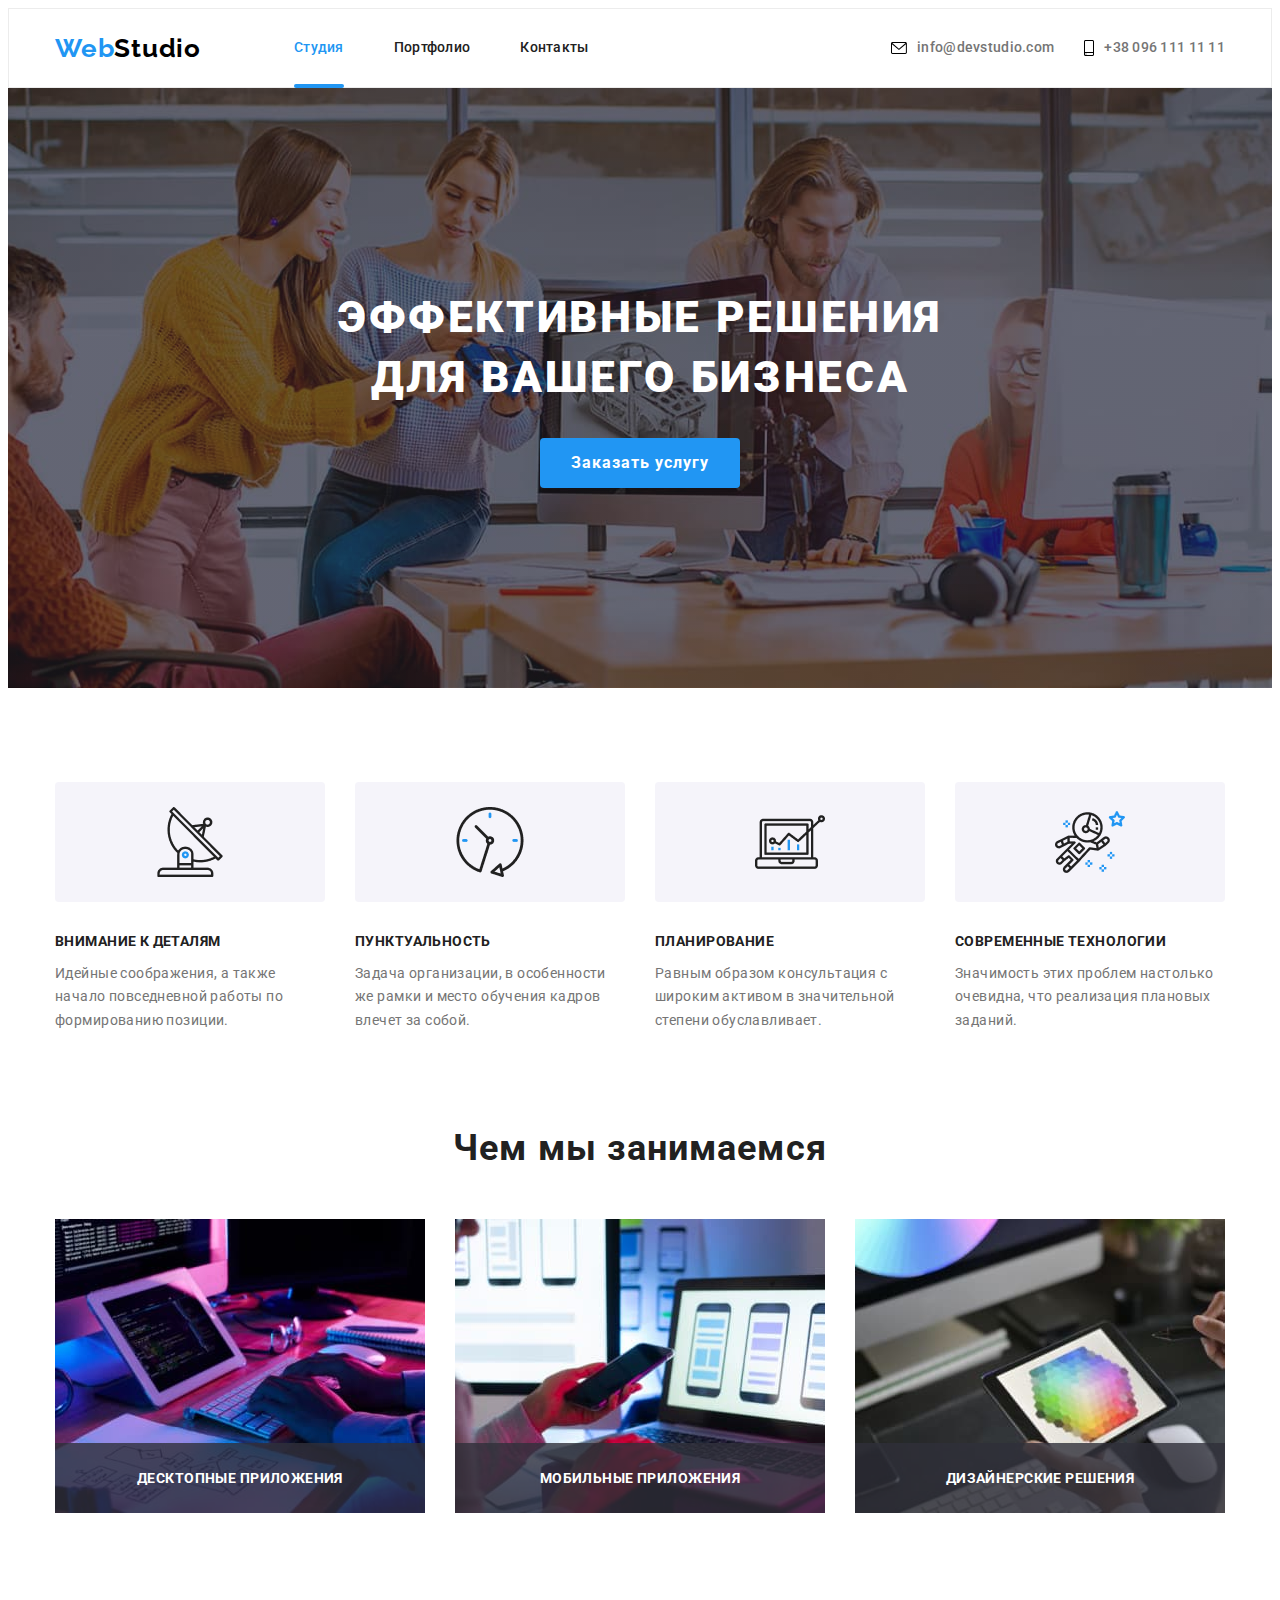
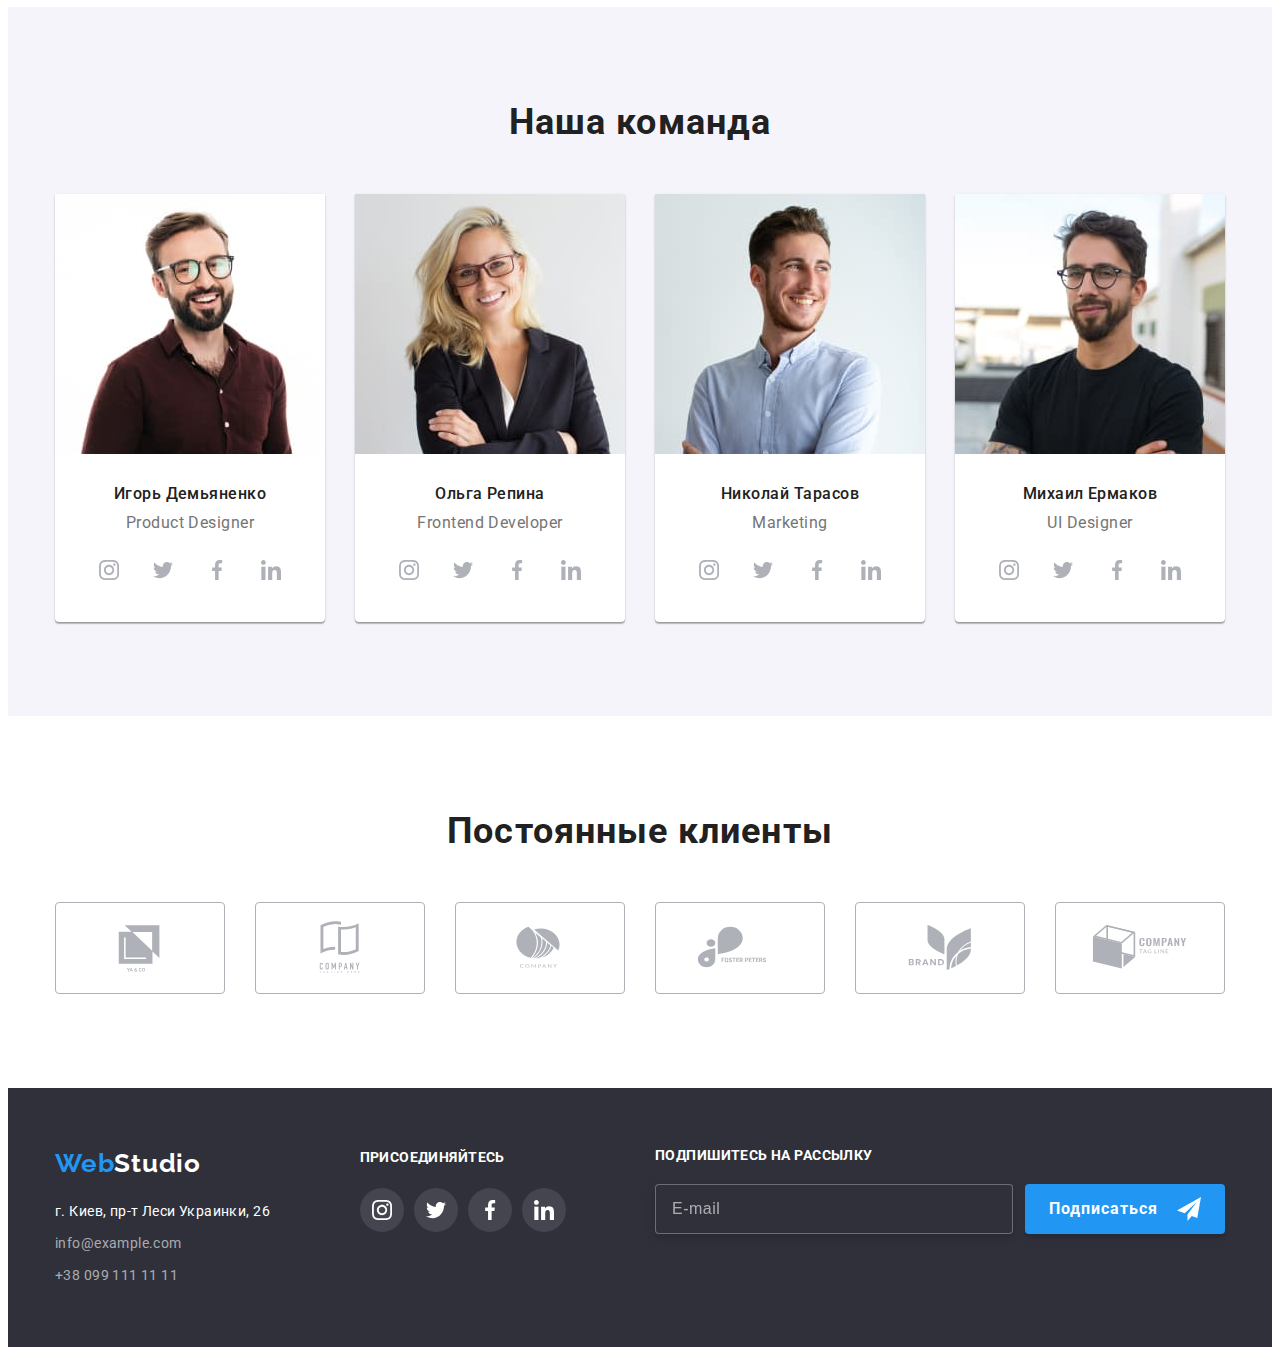
==== commit fe1c4ee3: "add-desktop-styles" ====
--- a/index.html
+++ b/index.html
@@ -18,7 +18,7 @@
       crossorigin="anonymous"
       referrerpolicy="no-referrer"
     />
-    <link rel="stylesheet" href="./css/main.min.css">
+    <link rel="stylesheet" href="./css/main.min.css" />
   </head>
   <body>
     <header class="header">
@@ -27,7 +27,7 @@
           <a href="" lang="en" class="nav__logo logo link"
             ><span class="half-logo">Web</span>Studio</a
           >
-          <ul class="menu list data-modal-mobile">
+          <ul class="menu list">
             <li class="menu__item">
               <a href="./index.html" class="menu__link link current">Студия</a>
             </li>
@@ -38,10 +38,19 @@
               <a href="" class="menu__link link">Контакты</a>
             </li>
           </ul>
-          <button type="button" class="nav__mobile-menu btn">
+          <button
+            type="button"
+            class="nav__mobile-menu data-modal-mobile-open btn"
+          >
             <svg class="nav__mobile-menu-icon" width="40px" height="40px">
-              <use href="./images/icons.svg#icon-mobile-menu"></use>
-              <use href="./images/icons.svg#icon-mobile-menu-close"></use>
+              <use
+                class="mobile-menu__open"
+                href="./images/icons.svg#icon-mobile-menu"
+              ></use>
+              <use
+                class="mobile-menu__close"
+                href="./images/icons.svg#icon-mobile-menu-close"
+              ></use>
             </svg>
           </button>
         </nav>
@@ -73,8 +82,8 @@
           </h1>
           <button
             type="button"
-            class="after-header__btn after-header__btn-background btn data-modal-open"
-            
+            class="after-header__btn after-header__btn-background btn"
+            data-modal-open
           >
             Заказать услугу
           </button>
@@ -160,10 +169,7 @@
           <h2 class="team__title">Наша команда</h2>
           <ul class="team__list list">
             <li class="team__item">
-              <img
-                src="./images/our-team-1.jpg"
-                alt="фото Игорь Демьяненко"
-              />
+              <img src="./images/our-team-1.jpg" alt="фото Игорь Демьяненко" />
               <div class="team__text-container">
                 <h3 class="team__item-title">Игорь Демьяненко</h3>
                 <p lang="en" class="team__item-text">Product Designer</p>
@@ -202,10 +208,7 @@
               </div>
             </li>
             <li class="team__item">
-              <img
-                src="./images/our-team-2.jpg"
-                alt="фото Ольга Репина"
-              />
+              <img src="./images/our-team-2.jpg" alt="фото Ольга Репина" />
               <div class="team__text-container">
                 <h3 class="team__item-title">Ольга Репина</h3>
                 <p lang="en" class="team__item-text">Frontend Developer</p>
@@ -244,10 +247,7 @@
               </div>
             </li>
             <li class="team__item">
-              <img
-                src="./images/our-team-3.jpg"
-                alt="фото Николай Тарасов"
-              />
+              <img src="./images/our-team-3.jpg" alt="фото Николай Тарасов" />
               <div class="team__text-container">
                 <h3 class="team__item-title">Николай Тарасов</h3>
                 <p lang="en" class="team__item-text">Marketing</p>
@@ -286,10 +286,7 @@
               </div>
             </li>
             <li class="team__item">
-              <img
-                src="./images/our-team-4.jpg"
-                alt="фото Михаил Ермаков"
-              />
+              <img src="./images/our-team-4.jpg" alt="фото Михаил Ермаков" />
               <div class="team__text-container">
                 <h3 class="team__item-title">Михаил Ермаков</h3>
                 <p lang="en" class="team__item-text">UI Designer</p>
@@ -384,7 +381,8 @@
       <div class="footer__main-container container">
         <div class="footer-container">
           <a href="" lang="en" class="footer-container__logo logo link"
-            ><span class="footer-container__half-logo half-logo">Web</span>Studio</a
+            ><span class="footer-container__half-logo half-logo">Web</span
+            >Studio</a
           >
           <address class="footer-address">
             <ul class="footer-list list">
@@ -394,7 +392,9 @@
                 >
               </li>
               <li class="footer-list__item">
-                <a href="mailto:info@example.com" class="footer-list__mail-link link"
+                <a
+                  href="mailto:info@example.com"
+                  class="footer-list__mail-link link"
                   >info@example.com</a
                 >
               </li>
@@ -461,9 +461,9 @@
         </div>
       </div>
     </footer>
-    <div class="backdrop is-hidden data-modal" >
+    <div class="backdrop is-hidden" data-modal>
       <div class="modal">
-        <button type="button" class="modal__close-btn data-modal-close" >
+        <button type="button" class="modal__close-btn" data-modal-close>
           <svg width="18" height="18">
             <use href="./images/icons.svg#icon-modal-close"></use>
           </svg>
@@ -480,7 +480,11 @@
                 id="user-name"
                 required
               />
-              <svg class="input-container__modal-icon" width="18px" height="18px">
+              <svg
+                class="input-container__modal-icon"
+                width="18px"
+                height="18px"
+              >
                 <use href="./images/icons.svg#icon-modal-name"></use>
               </svg>
             </div>
@@ -495,7 +499,11 @@
                 id="user-tel"
                 required
               />
-              <svg class="input-container__modal-icon" width="18px" height="18px">
+              <svg
+                class="input-container__modal-icon"
+                width="18px"
+                height="18px"
+              >
                 <use href="./images/icons.svg#icon-modal-tel"></use>
               </svg>
             </div>
@@ -510,13 +518,19 @@
                 id="user-mail"
                 required
               />
-              <svg class="input-container__modal-icon" width="18px" height="18px">
+              <svg
+                class="input-container__modal-icon"
+                width="18px"
+                height="18px"
+              >
                 <use href="./images/icons.svg#icon-modal-mail"></use>
               </svg>
             </div>
           </div>
           <div class="modal-field">
-            <label for="modal-text" class="modal-field__label">Комментарий</label>
+            <label for="modal-text" class="modal-field__label"
+              >Комментарий</label
+            >
             <textarea
               name="modal-text"
               id="modal-text"
@@ -533,8 +547,11 @@
               required
             />
             <label for="privacy" class="privacy-field__input-check-text"
-              ><span class="privacy-field__input-text">Соглашаюсь с рассылкой и принимаю&nbsp;</span
-              ><a href="" class="privacy-field__input-check-link">Условия договора</a></label
+              ><span class="privacy-field__input-text"
+                >Соглашаюсь с рассылкой и принимаю&nbsp;</span
+              ><a href="" class="privacy-field__input-check-link"
+                >Условия договора</a
+              ></label
             >
           </div>
           <button type="submit" class="modal-form__btn btn">Отправить</button>
--- a/css/main.min.css
+++ b/css/main.min.css
@@ -1 +1 @@
-:root{--btn-background-color: #2196f3;--btn-color: #ffffff;--list-text-color: #757575;--accent-color: #2196f3;--primary-background-color: #2f303a;--secondary-background-color: #f5f4fa;--page-background-color: #ffffff;--main-text-color: #212121;--icon-color: #afb1b8}.visually-hidden{position:absolute;white-space:nowrap;width:1px;height:1px;overflow:hidden;border:0;padding:0;clip:rect(0 0 0 0);clip-path:inset(50%);margin:-1px}body{font-family:"Roboto",sans-serif;color:var(--main-text-color);background-color:var(--page-background-color)}img{display:block;width:100%;max-width:100%;height:auto}.list{list-style:none}.link{text-decoration:none}*,::after,::before{box-sizing:border-box}h1,h2,h3,h4,h5,h6,ul,p{margin:0;padding:0}.container{width:100%;padding:0 15px;margin:0 auto}@media screen and (min-width: 480px){.container{max-width:480px}}@media screen and (min-width: 768px){.container{max-width:768px}}@media screen and (min-width: 1200px){.container{max-width:1200px}}.section{padding:60px 0}.half-logo{color:var(--accent-color)}.btn{border:0;font-family:inherit;cursor:pointer;text-decoration:none}.header{outline:1px solid #ececec;outline-offset:-1px}@media screen and (min-width: 768px){.header-container{display:flex;align-items:center;justify-content:space-between}}@media screen and (min-width: 1200px){.header-container{display:flex;align-items:center}}.menu__link.current{color:var(--accent-color)}.menu__link.current::after{content:"";position:absolute;height:4px;width:100%;background-color:#2196f3;border-radius:2px;bottom:0;left:0}.nav{display:flex;align-items:center}.nav__logo{padding:16px 0;font-family:"Raleway";font-style:normal;font-weight:700;font-size:26px;line-height:1.19;letter-spacing:.03em;color:#000}@media screen and (min-width: 768px){.nav__logo{margin-right:88px}}.nav__mobile-menu{position:absolute;top:0;right:0;display:inline-flex;border:none;padding:0;margin:0;background-color:rgba(0,0,0,0)}@media screen and (min-width: 768px){.nav__mobile-menu{display:none}}@media screen and (min-width: 1200px){.nav__mobile-menu{display:none}}.menu__item:not(:last-child){margin-right:50px;position:relative}.menu__link{display:block;font-weight:500;font-size:14px;line-height:1.14;letter-spacing:.02em;color:var(--main-text-color);padding:32px 0;transition:color 250ms cubic-bezier(0.4, 0, 0.2, 1)}.menu__link:hover,.menu__link:focus{color:var(--accent-color)}.menu-contacts{display:none}@media screen and (min-width: 768px){.menu-contacts{display:flex;flex-direction:column}}.menu{display:none}@media screen and (min-width: 768px){.menu{display:flex;align-items:center;justify-content:center}}.menu.is-open{display:block}@media screen and (min-width: 768px){.mail{margin-bottom:10px}}.tel__link,.mail__link{display:flex;align-items:center;font-weight:500;font-size:14px;line-height:1.14;letter-spacing:.02em;color:#757575;transition:color 250ms cubic-bezier(0.4, 0, 0.2, 1)}.tel__link:hover,.tel__link:hover,.tel__link:focus,.tel__link:focus,.mail__link:hover,.mail__link:hover,.mail__link:focus,.mail__link:focus{color:var(--accent-color)}.mail__icon,.tel__icon{margin-right:10px;transition:fill 250ms cubic-bezier(0.4, 0, 0.2, 1)}.tel__link:hover .mail__icon,.mail__link:hover .mail__icon,.tel__link:focus .mail__icon,.mail__link:focus .mail__icon,.tel__link:hover .tel__icon,.mail__link:hover .tel__icon,.tel__link:focus .tel__icon,.mail__link:focus .tel__icon{fill:var(--accent-color)}.after-header{background-color:var(--primary-background-color);padding:118px 30px}.after-header__container{text-align:center}.after-header__title{max-width:360px;margin:0 auto;font-weight:900;font-size:26px;line-height:1.62;letter-spacing:.06em;text-transform:uppercase;color:#fff}.after-header__btn{font-weight:700;font-size:16px;line-height:1.88;align-items:center;text-align:center;letter-spacing:.06em;color:var(--btn-color);margin-top:30px}.after-header__btn-background{width:200px;height:50px;left:700px;top:430px;background:var(--btn-background-color);box-shadow:0px 4px 4px rgba(0,0,0,.15);border-radius:4px}@media screen and (min-width: 768px){.about__list{display:flex;flex-wrap:wrap;gap:30px}}.about__item::before{content:"";display:block;background:#f5f4fa;border-radius:4px;height:120px;background-size:70px;background-repeat:no-repeat;background-position:center;margin-bottom:30px}@media screen and (min-width: 768px){.about__item{max-width:354px}}.about__item-title{font-weight:700;font-size:14px;line-height:1.42;letter-spacing:.03em;text-transform:uppercase;margin-bottom:10px;color:var(--main-text-color)}.about__icon-antenna::before{background-image:url(../images/antenna.png)}.about__icon-clock::before{background-image:url(../images/clock.png)}.about__icon-diagram::before{background-image:url(../images/diagram.png)}.about__icon-astronaut::before{background-image:url(../images/astronaut.png)}.about__item-text{font-weight:400;font-size:14px;line-height:1.71;letter-spacing:.03em;text-transform:none;color:var(--list-text-color)}.clients{text-align:center}.clients__title{font-weight:700;font-size:28px;line-height:.8484848485;text-align:center;letter-spacing:.03em;margin-bottom:30px}.clients__list{display:flex;flex-wrap:wrap;gap:30px;justify-content:center}.clients__item{width:210px;height:92px}@media screen and (min-width: 768px){.clients__item{width:226px}}.clients__link{display:flex;align-items:center;justify-content:center;border:1px solid var(--icon-color);border-radius:4px;height:100%;width:100%;outline:rgba(0,0,0,0);color:var(--icon-color);transition:border 250ms cubic-bezier(0.4, 0, 0.2, 1)}.clients__link:hover,.clients__link:focus{border:1px solid var(--accent-color)}.clients__icon{fill:currentColor;transition:fill 250ms cubic-bezier(0.4, 0, 0.2, 1)}.clients__link:hover .clients__icon,.clients__link:focus .clients__icon{fill:var(--accent-color)}.footer{background-color:var(--primary-background-color);padding-top:60px;padding-bottom:60px}.footer__main-container{display:flex;gap:60px;flex-direction:column}@media screen and (min-width: 768px){.footer__main-container{flex-wrap:wrap;flex-direction:row;justify-content:space-around}}.footer-list{font-style:normal;text-align:center}.footer-container__logo{display:block;margin-bottom:20px;font-weight:700;font-size:24px;line-height:1.1666666667;text-align:center;letter-spacing:.03em;color:#fff}.footer-list__item:not(:last-child){margin-bottom:8px}.footer-list__link{font-size:14px;line-height:1.72;letter-spacing:.03em;color:#fff;transition:color 250ms cubic-bezier(0.4, 0, 0.2, 1)}.footer-list__link:hover,.footer-list__link:focus{color:var(--accent-color)}.footer-list__mail-link,.footer-list__tel-link{font-size:14px;line-height:1.72;letter-spacing:.03em;color:rgba(255,255,255,.6);transition:color 250ms cubic-bezier(0.4, 0, 0.2, 1)}.footer-list__mail-link:hover,.footer-list__mail-link:hover,.footer-list__mail-link:focus,.footer-list__mail-link:focus,.footer-list__tel-link:hover,.footer-list__tel-link:hover,.footer-list__tel-link:focus,.footer-list__tel-link:focus{color:var(--accent-color)}.footer-second-container{text-align:center}.footer-second-container__text{font-weight:700;font-size:14px;line-height:1.42;letter-spacing:.03em;text-transform:uppercase;color:#fff;margin-bottom:20px}.footer-soc{display:flex;align-items:center;justify-content:center}.footer-soc__item{height:44px;width:44px;margin-left:10px;background:rgba(255,255,255,.1);border-radius:50%}.footer-soc__item:first-child{margin-left:0}.footer-soc__link{display:flex;align-items:center;justify-content:center;height:100%;width:100%;border-radius:50%;color:var(--btn-color);transition:background 250ms cubic-bezier(0.4, 0, 0.2, 1)}.footer-soc__link:hover,.footer-soc__link:focus{background-color:var(--accent-color)}.footer-soc__icon{fill:currentColor}.footer-mailing{text-align:center}@media screen and (min-width: 768px){.footer-mailing{width:100%}}.footer-mailing__text{font-weight:700;font-size:14px;line-height:1.14;letter-spacing:.03em;text-transform:uppercase;color:#fff;margin-bottom:20px}.footer-mailing__form{display:flex;flex-direction:column;align-items:center}.footer-mailing__icon-telegram{fill:#fff}.footer-mailing__input{margin-bottom:20px;background:#2f303a;border:1px solid rgba(255,255,255,.3);filter:drop-shadow(0px 4px 4px rgba(0, 0, 0, 0.15));border-radius:4px;max-width:450px;width:100%;height:50px;padding-left:16px;color:#fff;font-size:14px;line-height:1.14;letter-spacing:.03em;outline:rgba(0,0,0,0);transition:border 250ms cubic-bezier(0.4, 0, 0.2, 1)}.footer-mailing__input:focus{border:1px solid var(--accent-color)}.footer-mailing__input::placeholder{font-size:16px;line-height:1.25;letter-spacing:.03em;color:rgba(255,255,255,.6)}.footer-mailing__btn{display:flex;justify-content:space-evenly;width:200px;height:50px;font-weight:700;font-size:16px;line-height:1.88;align-items:center;text-align:center;letter-spacing:.06em;color:#fff;background-color:var(--accent-color);box-shadow:0px 4px 4px rgba(0,0,0,.15);border-radius:4px}.hero{display:none;padding-top:0}.hero__container{text-align:center}.hero__list{display:flex;flex-direction:row}.hero__item-description{position:relative}.hero__description-text{position:absolute;height:70px;width:100%;bottom:0;left:0;display:flex;align-items:center;justify-content:center;font-size:14px;line-height:1.43;letter-spacing:.03em;text-transform:uppercase;color:#fff;background:rgba(47,48,58,.8)}.hero__item:not(:last-child){margin-right:30px}.hero__title{font-weight:700;font-size:36px;line-height:1.17;letter-spacing:.03em;margin-bottom:50px}.portfolio-list{display:flex;flex-wrap:wrap;gap:30px;justify-content:center}@media screen and (min-width: 768px){.portfolio-list{justify-content:start}}.portfolio-item{border:1px solid #eee}@media screen and (min-width: 768px){.portfolio-item{max-width:354px}}.portfolio-item-title{font-weight:700;font-size:18px;line-height:2;letter-spacing:.06em;color:var(--main-text-color)}.portfolio-item-text{font-size:16px;line-height:1.88;letter-spacing:.03em;color:var(--list-text-color);margin-top:4px}.portfolio-item-description{position:relative;overflow:hidden}.portfolio-description-text{position:absolute;height:100%;top:0;padding:63px 24px;transition:transform 250ms cubic-bezier(0.4, 0, 0.2, 1);transform:translateY(101%);font-size:18px;line-height:1.56;letter-spacing:.03em;color:#fff;background:rgba(33,150,243,.9)}.portfolio-item-link:hover .portfolio-description-text,.portfolio-item-link:focus .portfolio-description-text{transform:translateY(0)}.portfolio-item-link{display:block;transition:box-shadow 250ms cubic-bezier(0.4, 0, 0.2, 1);height:100%}.portfolio-item-link:hover,.portfolio-item-link:focus{box-shadow:0px 1px 1px rgba(0,0,0,.12),0px 4px 4px rgba(0,0,0,.06),1px 4px 6px rgba(0,0,0,.16)}.portfolio-grid-container{padding:20px 24px}.after-header-list{display:flex;margin-bottom:40px;flex-wrap:wrap;column-gap:8px;row-gap:15px}@media screen and (min-width: 768px){.after-header-list{gap:8px;justify-content:center;margin-bottom:30px}}.secondary-btn{font-weight:500;font-size:16px;line-height:1.62;text-align:center;letter-spacing:.03em;color:var(--main-text-color);background-color:#f5f4fa;border-radius:4px;padding:6px 22px;transition:color 250ms cubic-bezier(0.4, 0, 0.2, 1),background 250ms cubic-bezier(0.4, 0, 0.2, 1),box-shadow 250ms cubic-bezier(0.4, 0, 0.2, 1)}.secondary-btn:hover,.secondary-btn:focus{background-color:var(--accent-color);color:#fff;box-shadow:0px 3px 1px rgba(0,0,0,.1),0px 1px 2px rgba(0,0,0,.08),0px 2px 2px rgba(0,0,0,.12)}.team{background-color:var(--secondary-background-color)}.team__container{text-align:center}.team__list{display:flex;flex-wrap:wrap;gap:30px}.team__item{background-color:#fff;box-shadow:0px 1px 3px rgba(0,0,0,.12),0px 1px 1px rgba(0,0,0,.14),0px 2px 1px rgba(0,0,0,.2);border-radius:0px 0px 4px 4px}.team__text-container{padding:30px 0 24px}.team__title{font-weight:700;font-size:28px;line-height:1.18;text-align:center;letter-spacing:.03em;margin-bottom:30px}.team__item-title{font-weight:500;font-size:16px;line-height:1.19;letter-spacing:.03em;margin-bottom:10px}.team__item-text{font-size:16px;line-height:1.19;letter-spacing:.03em;color:var(--list-text-color);margin-bottom:16px}.team__soc-list{display:flex;justify-content:center}.team__soc-item{height:44px;width:44px;margin-left:10px}.team__soc-item:first-child{margin-left:0}.team__soc-link{display:flex;align-items:center;justify-content:center;height:100%;width:100%;border-radius:50%;color:var(--icon-color);transition:background 250ms cubic-bezier(0.4, 0, 0.2, 1)}.team__soc-link:hover,.team__soc-link:focus{background:var(--accent-color)}.team__soc-icon{fill:currentColor;transition:fill 250ms cubic-bezier(0.4, 0, 0.2, 1)}.team__soc-link:hover .team__soc-icon,.team__soc-link:focus .team__soc-icon{fill:var(--btn-color)}.backdrop{position:fixed;top:0;left:0;width:100%;height:100%;background:rgba(0,0,0,.2);transition:opacity 350ms cubic-bezier(0.4, 0, 0.2, 1),visibility 350ms cubic-bezier(0.4, 0, 0.2, 1)}.modal{position:absolute;top:50%;left:50%;transform:translate(-50%, -50%) scale(1);width:528px;min-height:581px;padding:40px;box-shadow:0px 1px 3px rgba(0,0,0,.12),0px 1px 1px rgba(0,0,0,.14),0px 2px 1px rgba(0,0,0,.2);border-radius:4px;background:#fff;transition:transform 350ms cubic-bezier(0.4, 0, 0.2, 1)}.backdrop.is-hidden .modal{transform:translate(-50%, -50%) scale(1.3)}.modal__close-btn{position:absolute;top:8px;right:8px;display:flex;justify-content:center;align-items:center;width:30px;height:30px;background:#fff;border:1px solid rgba(0,0,0,.1);border-radius:50%;transition:fill 250ms cubic-bezier(0.4, 0, 0.2, 1),outline 250ms cubic-bezier(0.4, 0, 0.2, 1);outline:rgba(0,0,0,0)}.modal__close-btn:focus,.modal__close-btn:hover{fill:var(--accent-color);cursor:pointer;outline:2px solid var(--accent-color)}.is-hidden{opacity:0;visibility:hidden;pointer-events:none}.modal-form{display:flex;flex-direction:column;align-items:center}.modal__title{text-align:center;font-weight:700;font-size:20px;line-height:1.15;letter-spacing:.03em;color:#212121;margin-bottom:12px}.modal-field{width:100%}.modal-field:not(:first-child){margin-top:10px}.modal-field__label{display:block;margin-bottom:4px;font-weight:400;font-size:12px;line-height:1.1666666667;letter-spacing:.01em;color:#757575}.input-container{position:relative}.input-container__modal-icon{position:absolute;top:50%;transform:translateY(-50%);left:12px;transition:fill 250ms cubic-bezier(0.4, 0, 0.2, 1)}.input-container__input{width:100%;height:40px;border:1px solid rgba(33,33,33,.2);border-radius:4px;background-color:rgba(0,0,0,0);padding-left:42px;outline:rgba(0,0,0,0);transition:border-color 250ms cubic-bezier(0.4, 0, 0.2, 1)}.input-container__input:focus{border-color:var(--accent-color)}.input-container__input:focus+.input-container__modal-icon{fill:var(--accent-color)}.modal-field__text{width:100%;height:120px;border:1px solid rgba(33,33,33,.2);border-radius:4px;resize:none;padding:12px 16px;outline:rgba(0,0,0,0);transition:border-color 250ms cubic-bezier(0.4, 0, 0.2, 1);font-weight:400;font-size:12px;line-height:1.1666666667;letter-spacing:.01em}.modal-field__text:focus{border-color:var(--accent-color)}.modal-field__text::placeholder{font-weight:400;font-size:12px;line-height:1.1666666667;letter-spacing:.01em;color:rgba(117,117,117,.5)}.privacy-field{margin-top:20px}.privacy-field__input-check-text{display:flex;align-items:center;justify-content:center;font-weight:400;font-size:14px;line-height:1.71;letter-spacing:.03em;color:#757575}.privacy-field__input-check-text .privacy-field__input-text{margin-left:8px}.privacy-field__input-check-text::before{content:"";width:16px;height:15px;background-image:url(../images/square.svg)}.privacy-field__input-check:checked+.privacy-field__input-check-text::before{background-image:url(../images/check.svg);background-repeat:no-repeat;background-size:contain;background-color:var(--accent-color);border-radius:2px}.privacy-field__input-check-link{color:var(--accent-color)}.modal-form__btn{width:200px;height:50px;font-weight:700;font-size:16px;line-height:1.88;align-items:center;text-align:center;letter-spacing:.06em;color:#fff;background-color:var(--accent-color);box-shadow:0px 4px 4px rgba(0,0,0,.15);border-radius:4px;margin-top:30px;transition:background-color 250ms cubic-bezier(0.4, 0, 0.2, 1)}.modal-form__btn:focus,.modal-form__btn:hover{background:#188ce8;box-shadow:0px 4px 4px rgba(0,0,0,.15);border-radius:4px}.privacy-field__input-check:focus+.privacy-field__input-check-text::before{outline:2px solid var(--accent-color);border-radius:2px}.privacy-field__input-check:checked:focus+.privacy-field__input-check-text::before{outline:2px solid #000}/*# sourceMappingURL=main.min.css.map */+:root{--btn-background-color: #2196f3;--btn-color: #ffffff;--list-text-color: #757575;--accent-color: #2196f3;--primary-background-color: #2f303a;--secondary-background-color: #f5f4fa;--page-background-color: #ffffff;--main-text-color: #212121;--icon-color: #afb1b8}.visually-hidden{position:absolute;white-space:nowrap;width:1px;height:1px;overflow:hidden;border:0;padding:0;clip:rect(0 0 0 0);clip-path:inset(50%);margin:-1px}body{font-family:"Roboto",sans-serif;color:var(--main-text-color);background-color:var(--page-background-color)}img{display:block;width:100%;max-width:100%;height:auto}.list{list-style:none}.link{text-decoration:none}*,::after,::before{box-sizing:border-box}h1,h2,h3,h4,h5,h6,ul,p{margin:0;padding:0}.container{width:100%;padding:0 15px;margin:0 auto}@media screen and (min-width: 480px){.container{max-width:480px}}@media screen and (min-width: 768px){.container{max-width:768px}}@media screen and (min-width: 1200px){.container{max-width:1200px}}.section{padding:60px 0}@media screen and (min-width: 1200px){.section{padding:94px 0}}.half-logo{color:var(--accent-color)}.btn{border:0;font-family:inherit;cursor:pointer;text-decoration:none}.header{outline:1px solid #ececec;outline-offset:-1px}@media screen and (min-width: 768px){.header-container{display:flex;align-items:center;justify-content:space-between}}@media screen and (min-width: 1200px){.header-container{display:flex;align-items:center}}.menu__link.current{color:var(--accent-color)}.menu__link.current::after{content:"";position:absolute;height:4px;width:100%;background-color:#2196f3;border-radius:2px;bottom:0;left:0}.nav{display:flex;align-items:center}.nav__logo{padding:16px 0;font-family:"Raleway";font-style:normal;font-weight:700;font-size:26px;line-height:1.19;letter-spacing:.03em;color:#000}@media screen and (min-width: 768px){.nav__logo{margin-right:88px}}@media screen and (min-width: 1200px){.nav__logo{margin-right:93px;padding:23px 0}}.nav__mobile-menu{position:absolute;top:0;right:0;display:inline-flex;border:none;padding:0;margin:0;background-color:rgba(0,0,0,0)}@media screen and (min-width: 768px){.nav__mobile-menu{display:none}}@media screen and (min-width: 1200px){.nav__mobile-menu{display:none}}.menu__item:not(:last-child){margin-right:50px;position:relative}.menu__link{display:block;font-weight:500;font-size:14px;line-height:1.14;letter-spacing:.02em;color:var(--main-text-color);padding:32px 0;transition:color 250ms cubic-bezier(0.4, 0, 0.2, 1)}.menu__link:hover,.menu__link:focus{color:var(--accent-color)}.menu-contacts{display:none}@media screen and (min-width: 768px){.menu-contacts{display:flex;flex-direction:column;gap:10px}}@media screen and (min-width: 1200px){.menu-contacts{flex-direction:row;gap:30px}}.menu{display:none}@media screen and (min-width: 768px){.menu{display:flex;align-items:center;justify-content:center}}.menu.is-open{display:block}.tel__link,.mail__link{display:flex;align-items:center;font-weight:500;font-size:14px;line-height:1.14;letter-spacing:.02em;color:#757575;transition:color 250ms cubic-bezier(0.4, 0, 0.2, 1)}.tel__link:hover,.tel__link:hover,.tel__link:focus,.tel__link:focus,.mail__link:hover,.mail__link:hover,.mail__link:focus,.mail__link:focus{color:var(--accent-color)}@media screen and (min-width: 1200px){.tel__link,.mail__link{padding:32px 0}}.mail__icon,.tel__icon{margin-right:10px;transition:fill 250ms cubic-bezier(0.4, 0, 0.2, 1)}.tel__link:hover .mail__icon,.mail__link:hover .mail__icon,.tel__link:focus .mail__icon,.mail__link:focus .mail__icon,.tel__link:hover .tel__icon,.mail__link:hover .tel__icon,.tel__link:focus .tel__icon,.mail__link:focus .tel__icon{fill:var(--accent-color)}.after-header{background-color:var(--primary-background-color);padding:118px 0}@media screen and (min-width: 1200px){.after-header{padding:200px 0;background-image:linear-gradient(rgba(47, 48, 58, 0.4), rgba(47, 48, 58, 0.4)),url(../images/hero-background.jpg);background-repeat:no-repeat;background-position:center;background-size:cover;max-width:1600px;margin:0 auto}}.after-header__container{text-align:center}.after-header__title{max-width:360px;margin:0 auto;font-weight:900;font-size:26px;line-height:1.62;letter-spacing:.06em;text-transform:uppercase;color:#fff}@media screen and (min-width: 1200px){.after-header__title{margin:auto;font-weight:900;font-size:44px;line-height:1.36;text-align:center;letter-spacing:.06em;text-transform:uppercase;color:#fff;max-width:696px}}.after-header__btn{font-weight:700;font-size:16px;line-height:1.88;align-items:center;text-align:center;letter-spacing:.06em;color:var(--btn-color);margin-top:30px}.after-header__btn-background{width:200px;height:50px;left:700px;top:430px;background:var(--btn-background-color);box-shadow:0px 4px 4px rgba(0,0,0,.15);border-radius:4px}@media screen and (min-width: 768px){.about__list{display:flex;flex-wrap:wrap;gap:30px}}.about__item::before{content:"";display:block;background:#f5f4fa;border-radius:4px;height:120px;background-size:70px;background-repeat:no-repeat;background-position:center;margin-bottom:30px}@media screen and (min-width: 768px){.about__item{max-width:354px}}@media screen and (min-width: 1200px){.about__item{max-width:270px}}.about__item-title{font-weight:700;font-size:14px;line-height:1.42;letter-spacing:.03em;text-transform:uppercase;margin-bottom:10px;color:var(--main-text-color)}@media screen and (max-width: 767px){.about__item-title{text-align:center}}.about__icon-antenna::before{background-image:url(../images/antenna.png)}.about__icon-clock::before{background-image:url(../images/clock.png)}.about__icon-diagram::before{background-image:url(../images/diagram.png)}.about__icon-astronaut::before{background-image:url(../images/astronaut.png)}.about__item-text{font-weight:400;font-size:14px;line-height:1.71;letter-spacing:.03em;text-transform:none;color:var(--list-text-color)}.clients{text-align:center}.clients__title{font-weight:700;font-size:28px;line-height:.8484848485;text-align:center;letter-spacing:.03em;margin-bottom:30px}@media screen and (min-width: 1200px){.clients__title{font-weight:700;font-size:36px;line-height:1.17;letter-spacing:.03em;margin-bottom:50px}}.clients__list{display:flex;flex-wrap:wrap;gap:30px;justify-content:center}.clients__item{width:210px;height:92px}@media screen and (min-width: 768px){.clients__item{width:226px}}@media screen and (min-width: 1200px){.clients__item{width:170px}}.clients__link{display:flex;align-items:center;justify-content:center;border:1px solid var(--icon-color);border-radius:4px;height:100%;width:100%;outline:rgba(0,0,0,0);color:var(--icon-color);transition:border 250ms cubic-bezier(0.4, 0, 0.2, 1)}.clients__link:hover,.clients__link:focus{border:1px solid var(--accent-color)}.clients__icon{fill:currentColor;transition:fill 250ms cubic-bezier(0.4, 0, 0.2, 1)}.clients__link:hover .clients__icon,.clients__link:focus .clients__icon{fill:var(--accent-color)}.footer{background-color:var(--primary-background-color);padding-top:60px;padding-bottom:60px}.footer__main-container{display:flex}@media screen and (max-width: 1199px){.footer__main-container{gap:60px}}@media screen and (max-width: 767px){.footer__main-container{flex-direction:column}}@media screen and (min-width: 768px)and (max-width: 1199px){.footer__main-container{flex-wrap:wrap;flex-direction:row;justify-content:space-around}}@media screen and (min-width: 1200px){.footer__main-container{justify-content:space-between}}.footer-list{font-style:normal}@media screen and (max-width: 1199px){.footer-list{text-align:center}}.footer-container__logo{display:block;margin-bottom:20px;font-family:"Raleway";font-weight:700;font-size:26px;line-height:1.19;letter-spacing:.03em;color:#fff}@media screen and (max-width: 1199px){.footer-container__logo{font-size:24px;line-height:1.1666666667;text-align:center}}.footer-list__item:not(:last-child){margin-bottom:8px}.footer-list__link{font-size:14px;line-height:1.72;letter-spacing:.03em;color:#fff;transition:color 250ms cubic-bezier(0.4, 0, 0.2, 1)}.footer-list__link:hover,.footer-list__link:focus{color:var(--accent-color)}.footer-list__mail-link,.footer-list__tel-link{font-size:14px;line-height:1.72;letter-spacing:.03em;color:rgba(255,255,255,.6);transition:color 250ms cubic-bezier(0.4, 0, 0.2, 1)}.footer-list__mail-link:hover,.footer-list__mail-link:hover,.footer-list__mail-link:focus,.footer-list__mail-link:focus,.footer-list__tel-link:hover,.footer-list__tel-link:hover,.footer-list__tel-link:focus,.footer-list__tel-link:focus{color:var(--accent-color)}@media screen and (max-width: 1199px){.footer-second-container{text-align:center}}.footer-second-container__text{font-weight:700;font-size:14px;line-height:1.42;letter-spacing:.03em;text-transform:uppercase;color:#fff;margin-bottom:20px}.footer-soc{display:flex;align-items:center;justify-content:center}.footer-soc__item{height:44px;width:44px;margin-left:10px;background:rgba(255,255,255,.1);border-radius:50%}.footer-soc__item:first-child{margin-left:0}.footer-soc__link{display:flex;align-items:center;justify-content:center;height:100%;width:100%;border-radius:50%;color:var(--btn-color);transition:background 250ms cubic-bezier(0.4, 0, 0.2, 1)}.footer-soc__link:hover,.footer-soc__link:focus{background-color:var(--accent-color)}.footer-soc__icon{fill:currentColor}@media screen and (max-width: 1199px){.footer-mailing{width:100%;text-align:center}}.footer-mailing__text{font-weight:700;font-size:14px;line-height:1.14;letter-spacing:.03em;text-transform:uppercase;color:#fff;margin-bottom:20px}.footer-mailing__form{display:flex}@media screen and (max-width: 1199px){.footer-mailing__form{flex-direction:column;align-items:center}}.footer-mailing__icon-telegram{fill:#fff}.footer-mailing__input{background:#2f303a;border:1px solid rgba(255,255,255,.3);filter:drop-shadow(0px 4px 4px rgba(0, 0, 0, 0.15));border-radius:4px;max-width:450px;width:100%;height:50px;padding-left:16px;color:#fff;font-size:14px;line-height:1.14;letter-spacing:.03em;outline:rgba(0,0,0,0);transition:border 250ms cubic-bezier(0.4, 0, 0.2, 1)}.footer-mailing__input:focus{border:1px solid var(--accent-color)}.footer-mailing__input::placeholder{font-size:16px;line-height:1.25;letter-spacing:.03em;color:rgba(255,255,255,.6)}@media screen and (max-width: 1199px){.footer-mailing__input{margin-bottom:20px}}@media screen and (min-width: 1200px){.footer-mailing__input{width:358px}}.footer-mailing__btn{display:flex;justify-content:space-evenly;width:200px;height:50px;font-weight:700;font-size:16px;line-height:1.88;align-items:center;text-align:center;letter-spacing:.06em;color:#fff;background-color:var(--accent-color);box-shadow:0px 4px 4px rgba(0,0,0,.15);border-radius:4px}@media screen and (min-width: 1200px){.footer-mailing__btn{margin-left:12px}}.hero{display:none;padding-top:0}@media screen and (min-width: 1200px){.hero{display:block}}.hero__container{text-align:center}.hero__list{display:flex;flex-direction:row}.hero__item-description{position:relative}.hero__description-text{position:absolute;height:70px;width:100%;bottom:0;left:0;display:flex;align-items:center;justify-content:center;font-size:14px;line-height:1.43;letter-spacing:.03em;text-transform:uppercase;color:#fff;background:rgba(47,48,58,.8)}.hero__item:not(:last-child){margin-right:30px}.hero__title{font-weight:700;font-size:36px;line-height:1.17;letter-spacing:.03em;margin-bottom:50px}.portfolio-list{display:flex;flex-wrap:wrap;gap:30px;justify-content:center}@media screen and (min-width: 768px){.portfolio-list{justify-content:start}}.portfolio-item{border:1px solid #eee}@media screen and (min-width: 768px){.portfolio-item{width:354px}}@media screen and (min-width: 1200px){.portfolio-item{width:370px}}.portfolio-item-title{font-weight:700;font-size:18px;line-height:2;letter-spacing:.06em;color:var(--main-text-color)}.portfolio-item-text{font-size:16px;line-height:1.88;letter-spacing:.03em;color:var(--list-text-color);margin-top:4px}.portfolio-item-description{position:relative;overflow:hidden}.portfolio-description-text{position:absolute;height:100%;top:0;padding:63px 24px;transition:transform 250ms cubic-bezier(0.4, 0, 0.2, 1);transform:translateY(101%);font-size:18px;line-height:1.56;letter-spacing:.03em;color:#fff;background:rgba(33,150,243,.9)}.portfolio-item-link:hover .portfolio-description-text,.portfolio-item-link:focus .portfolio-description-text{transform:translateY(0)}.portfolio-item-link{display:block;transition:box-shadow 250ms cubic-bezier(0.4, 0, 0.2, 1);height:100%}.portfolio-item-link:hover,.portfolio-item-link:focus{box-shadow:0px 1px 1px rgba(0,0,0,.12),0px 4px 4px rgba(0,0,0,.06),1px 4px 6px rgba(0,0,0,.16)}.portfolio-grid-container{padding:20px 24px}.after-header-list{display:flex;margin-bottom:40px;flex-wrap:wrap;column-gap:8px;row-gap:15px}@media screen and (min-width: 768px){.after-header-list{gap:8px;justify-content:center;margin-bottom:30px}}@media screen and (min-width: 1200px){.after-header-list{margin-bottom:50px}}.secondary-btn{font-weight:500;font-size:16px;line-height:1.62;text-align:center;letter-spacing:.03em;color:var(--main-text-color);background-color:#f5f4fa;border-radius:4px;padding:6px 22px;transition:color 250ms cubic-bezier(0.4, 0, 0.2, 1),background 250ms cubic-bezier(0.4, 0, 0.2, 1),box-shadow 250ms cubic-bezier(0.4, 0, 0.2, 1)}.secondary-btn:hover,.secondary-btn:focus{background-color:var(--accent-color);color:#fff;box-shadow:0px 3px 1px rgba(0,0,0,.1),0px 1px 2px rgba(0,0,0,.08),0px 2px 2px rgba(0,0,0,.12)}.team{background-color:var(--secondary-background-color)}.team__container{text-align:center}.team__list{display:flex;flex-wrap:wrap;gap:30px}.team__item{background-color:#fff;box-shadow:0px 1px 3px rgba(0,0,0,.12),0px 1px 1px rgba(0,0,0,.14),0px 2px 1px rgba(0,0,0,.2);border-radius:0px 0px 4px 4px}.team__text-container{padding:30px 24px}@media screen and (min-width: 1200px){.team__text-container{padding:30px 32px}}.team__title{font-weight:700;font-size:28px;line-height:1.18;text-align:center;letter-spacing:.03em;margin-bottom:30px}@media screen and (min-width: 1200px){.team__title{font-weight:700;font-size:36px;line-height:1.17;letter-spacing:.03em;margin-bottom:50px}}.team__item-title{font-weight:500;font-size:16px;line-height:1.19;letter-spacing:.03em;margin-bottom:10px}.team__item-text{font-size:16px;line-height:1.19;letter-spacing:.03em;color:var(--list-text-color);margin-bottom:16px}.team__soc-list{display:flex;justify-content:center}.team__soc-item{height:44px;width:44px;margin-left:10px}.team__soc-item:first-child{margin-left:0}.team__soc-link{display:flex;align-items:center;justify-content:center;height:100%;width:100%;border-radius:50%;color:var(--icon-color);transition:background 250ms cubic-bezier(0.4, 0, 0.2, 1)}.team__soc-link:hover,.team__soc-link:focus{background:var(--accent-color)}.team__soc-icon{fill:currentColor;transition:fill 250ms cubic-bezier(0.4, 0, 0.2, 1)}.team__soc-link:hover .team__soc-icon,.team__soc-link:focus .team__soc-icon{fill:var(--btn-color)}.backdrop{position:fixed;top:0;left:0;width:100%;height:100%;background:rgba(0,0,0,.2);transition:opacity 350ms cubic-bezier(0.4, 0, 0.2, 1),visibility 350ms cubic-bezier(0.4, 0, 0.2, 1)}.modal{position:absolute;top:50%;left:50%;transform:translate(-50%, -50%) scale(1);max-width:450px;width:100%;min-height:581px;padding:25px;box-shadow:0px 1px 3px rgba(0,0,0,.12),0px 1px 1px rgba(0,0,0,.14),0px 2px 1px rgba(0,0,0,.2);border-radius:4px;background:#fff;transition:transform 350ms cubic-bezier(0.4, 0, 0.2, 1)}.backdrop.is-hidden .modal{transform:translate(-50%, -50%) scale(1.3)}@media screen and (min-width: 480px){.modal{padding:40px}}@media screen and (min-width: 1200px){.modal{max-width:528px}}.modal__close-btn{position:absolute;top:8px;right:8px;display:flex;justify-content:center;align-items:center;width:30px;height:30px;background:#fff;border:1px solid rgba(0,0,0,.1);border-radius:50%;transition:fill 250ms cubic-bezier(0.4, 0, 0.2, 1),outline 250ms cubic-bezier(0.4, 0, 0.2, 1);outline:rgba(0,0,0,0)}.modal__close-btn:focus,.modal__close-btn:hover{fill:var(--accent-color);cursor:pointer;outline:2px solid var(--accent-color)}.is-hidden{opacity:0;visibility:hidden;pointer-events:none}.modal-form{display:flex;flex-direction:column;align-items:center}.modal__title{font-weight:700;font-size:20px;line-height:1.5;text-align:center;letter-spacing:.03em;color:#212121;margin-bottom:12px}@media screen and (min-width: 1200px){.modal__title{line-height:1.15}}.modal-field{width:100%}.modal-field:not(:first-child){margin-top:10px}.modal-field__label{display:block;margin-bottom:4px;font-weight:400;font-size:12px;line-height:1.1666666667;letter-spacing:.01em;color:#757575}.input-container{position:relative}.input-container__modal-icon{position:absolute;top:50%;transform:translateY(-50%);left:12px;transition:fill 250ms cubic-bezier(0.4, 0, 0.2, 1)}.input-container__input{width:100%;height:40px;border:1px solid rgba(33,33,33,.2);border-radius:4px;background-color:rgba(0,0,0,0);padding-left:42px;outline:rgba(0,0,0,0);transition:border-color 250ms cubic-bezier(0.4, 0, 0.2, 1)}.input-container__input:focus{border-color:var(--accent-color)}.input-container__input:focus+.input-container__modal-icon{fill:var(--accent-color)}.modal-field__text{width:100%;height:120px;border:1px solid rgba(33,33,33,.2);border-radius:4px;resize:none;padding:12px 16px;outline:rgba(0,0,0,0);transition:border-color 250ms cubic-bezier(0.4, 0, 0.2, 1);font-weight:400;font-size:12px;line-height:1.1666666667;letter-spacing:.01em}.modal-field__text:focus{border-color:var(--accent-color)}.modal-field__text::placeholder{font-weight:400;font-size:12px;line-height:1.1666666667;letter-spacing:.01em;color:rgba(117,117,117,.5)}.privacy-field{margin-top:20px}.privacy-field__input-check-text{display:flex;align-items:center;font-weight:400;font-size:8px;line-height:1.1666666667;letter-spacing:.03em;color:#757575}@media screen and (min-width: 480px){.privacy-field__input-check-text{font-size:12px}}@media screen and (min-width: 1200px){.privacy-field__input-check-text{font-size:14px;line-height:1.71}}.privacy-field__input-check-text .privacy-field__input-text{margin-left:8px}.privacy-field__input-check-text::before{content:"";width:16px;height:15px;background-image:url(../images/square.svg)}.privacy-field__input-check:checked+.privacy-field__input-check-text::before{background-image:url(../images/check.svg);background-repeat:no-repeat;background-size:contain;background-color:var(--accent-color);border-radius:2px}.privacy-field__input-check-link{color:var(--accent-color)}.modal-form__btn{width:200px;height:50px;font-weight:700;font-size:16px;line-height:1.88;align-items:center;text-align:center;letter-spacing:.06em;color:#fff;background-color:var(--accent-color);box-shadow:0px 4px 4px rgba(0,0,0,.15);border-radius:4px;margin-top:30px;transition:background-color 250ms cubic-bezier(0.4, 0, 0.2, 1)}.modal-form__btn:focus,.modal-form__btn:hover{background:#188ce8;box-shadow:0px 4px 4px rgba(0,0,0,.15);border-radius:4px}.privacy-field__input-check:focus+.privacy-field__input-check-text::before{outline:2px solid var(--accent-color);border-radius:2px}.privacy-field__input-check:checked:focus+.privacy-field__input-check-text::before{outline:2px solid #000}.backdrop{position:fixed;top:0;left:0;width:100%;height:100%;background:rgba(0,0,0,.2);transition:opacity 350ms cubic-bezier(0.4, 0, 0.2, 1),visibility 350ms cubic-bezier(0.4, 0, 0.2, 1)}.modal-mobile{position:absolute;width:100%;min-height:581px;padding:25px;box-shadow:0px 1px 3px rgba(0,0,0,.12),0px 1px 1px rgba(0,0,0,.14),0px 2px 1px rgba(0,0,0,.2);background:#fff;transition:transform 350ms cubic-bezier(0.4, 0, 0.2, 1)}.backdrop.is-hidden .modal-mobile{transform:translate(-50%, -50%) scale(1.3)}@media screen and (min-width: 480px){.modal-mobile{padding:40px}}@media screen and (min-width: 1200px){.modal-mobile{max-width:528px}}.nav__mobile-menu.is-hidden .nav__mobile-menu-icon .mobile-menu__open{display:block}.modal-mobile__close-btn{position:absolute;top:8px;right:8px;display:flex;justify-content:center;align-items:center;width:30px;height:30px;background:#fff;border:1px solid rgba(0,0,0,.1);border-radius:50%;transition:fill 250ms cubic-bezier(0.4, 0, 0.2, 1),outline 250ms cubic-bezier(0.4, 0, 0.2, 1);outline:rgba(0,0,0,0)}.modal-mobile__close-btn:focus,.modal-mobile__close-btn:hover{fill:var(--accent-color);cursor:pointer;outline:2px solid var(--accent-color)}.is-hidden{opacity:0;visibility:hidden;pointer-events:none}/*# sourceMappingURL=main.min.css.map */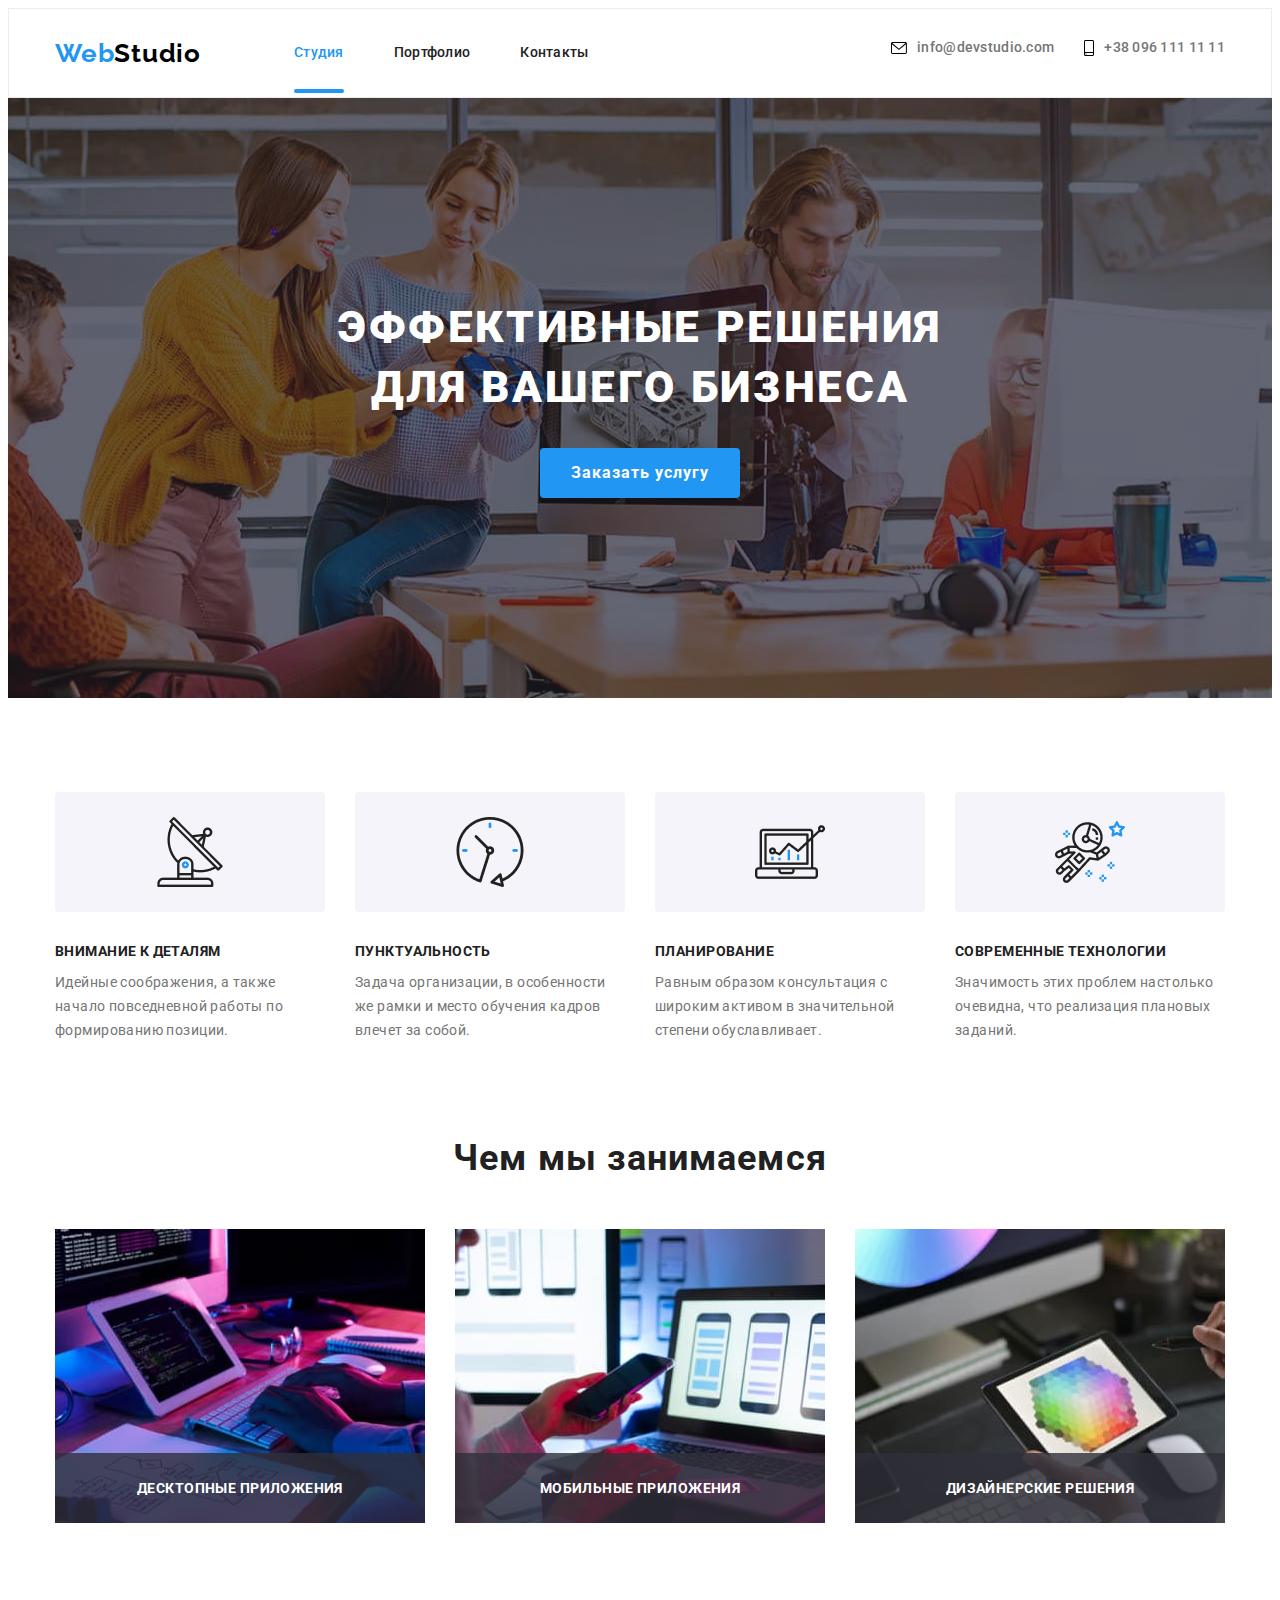
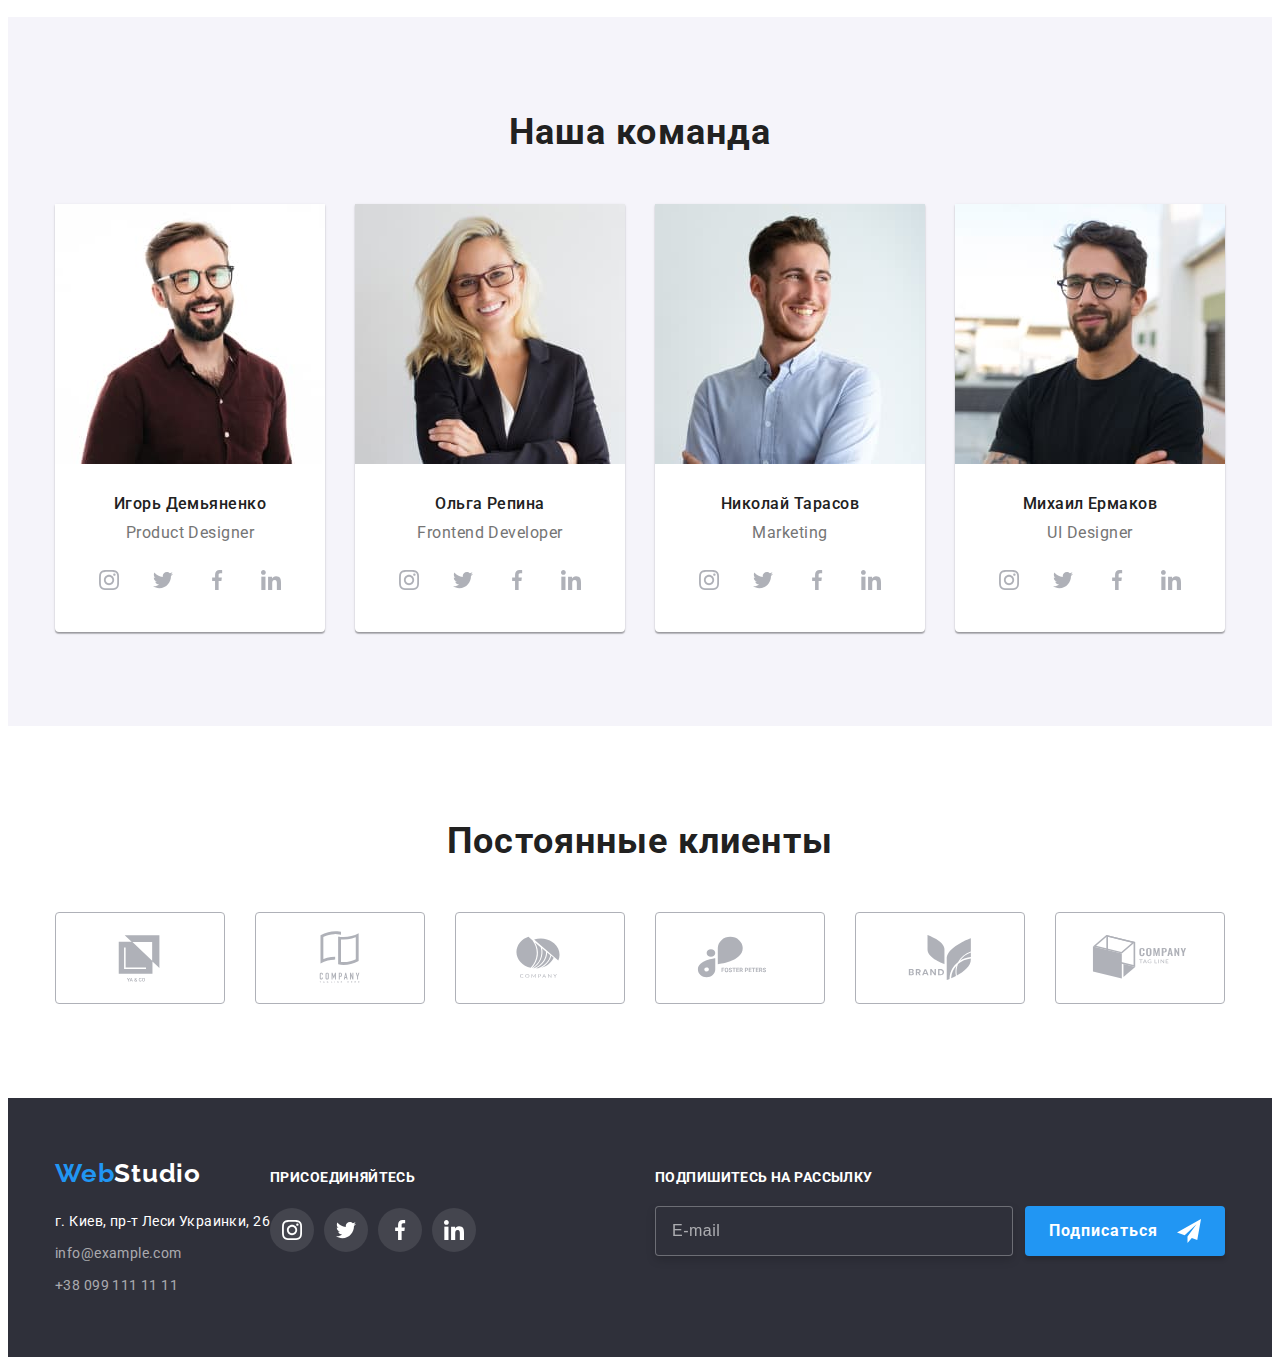
==== commit f1b63c07: "update-css" ====
--- a/index.html
+++ b/index.html
@@ -38,23 +38,8 @@
               <a href="" class="menu__link link">Контакты</a>
             </li>
           </ul>
-          <button
-            type="button"
-            class="nav__mobile-menu data-modal-mobile-open btn"
-          >
-            <svg class="nav__mobile-menu-icon" width="40px" height="40px">
-              <use
-                class="mobile-menu__open"
-                href="./images/icons.svg#icon-mobile-menu"
-              ></use>
-              <use
-                class="mobile-menu__close"
-                href="./images/icons.svg#icon-mobile-menu-close"
-              ></use>
-            </svg>
-          </button>
         </nav>
-        <ul class="menu-contacts .is-hidden list">
+        <ul class="menu-contacts list">
           <li class="mail">
             <a href="mailto:info@devstudio.com" class="mail__link link">
               <svg class="mail__icon" width="16" height="12">
@@ -72,6 +57,82 @@
             </a>
           </li>
         </ul>
+        <button
+          type="button"
+          class="mobile-menu-btn is-open btn"
+          data-menu-button
+        >
+          <svg
+            class="mobile-menu-icon"
+            width="40px"
+            height="40px"
+            aria-label="Переключатель мобильного меню"
+          >
+            <use
+              class="mobile-menu__open"
+              href="./images/icons.svg#icon-mobile-menu"
+            ></use>
+            <use
+              class="mobile-menu__close"
+              href="./images/icons.svg#icon-mobile-menu-close"
+            ></use>
+          </svg>
+        </button>
+        <div class="mobile-menu" data-menu>
+          <div class="mobile-menu-top">
+            <ul class="mobile-menu-top__list list">
+              <li class="mobile-menu-top__item">
+                <a
+                  href="./index.html"
+                  class="mobile-menu-top__link link current"
+                  >Студия</a
+                >
+              </li>
+              <li class="mobile-menu-top__item">
+                <a href="./portfolio.html" class="mobile-menu-top__link link"
+                  >Портфолио</a
+                >
+              </li>
+              <li class="mobile-menu-top__item">
+                <a href="" class="mobile-menu-top__link link">Контакты</a>
+              </li>
+            </ul>
+          </div>
+          <div class="mobile-menu-bottom">
+            <ul class="mobile-menu-bottom__list list">
+              <li class="mobile-menu-bottom__item">
+                <a
+                  href="tel:+380961111111"
+                  class="mobile-menu-bottom__link-tel link"
+                >
+                  +38 096 111 11 11
+                </a>
+              </li>
+              <li class="mobile-menu-bottom__item">
+                <a
+                  href="mailto:info@devstudio.com"
+                  class="mobile-menu-bottom__link-mail link"
+                >
+                  info@devstudio.com
+                </a>
+              </li>
+            </ul>
+            <ul class="mobile-menu-soc list">
+              <li class="mobile-menu-soc__item">
+                <a class="mobile-menu-soc__link link" href="">Instagram</a>
+              </li>
+              <li class="mobile-menu-soc__item">
+                <a class="mobile-menu-soc__link link" href="">Twitter</a>
+              </li>
+              <li class="mobile-menu-soc__item">
+                <a class="mobile-menu-soc__link link" href="">Facebook</a>
+              </li>
+              <li class="mobile-menu-soc__item">
+                <a class="mobile-menu-soc__link link" href="">LinkedIn</a>
+              </li>
+            </ul>
+          </div>
+        </div>
       </div>
     </header>
     <main>
@@ -130,34 +191,49 @@
           <ul class="hero__list list">
             <li class="hero__item">
               <div class="hero__item-description">
-                <img
-                  src="./images/about-1.jpg"
-                  alt="человек работает за компьютером"
-                  width="370"
-                  height="294"
-                />
+                <picture>
+                  <source
+                    srcset="./images/about-1.jpg 1x, ./images/about-1-2x.jpg 2x"
+                  />
+                  <img
+                    src="./images/about-1.jpg"
+                    alt="человек работает за компьютером"
+                    width="370"
+                    height="294"
+                  />
+                </picture>
                 <h3 class="hero__description-text">Десктопные приложения</h3>
               </div>
             </li>
             <li class="hero__item">
               <div class="hero__item-description">
-                <img
-                  src="./images/about-2.jpg"
-                  alt="человек работает за ноутбуком"
-                  width="370"
-                  height="294"
-                />
+                <picture>
+                  <source
+                    srcset="./images/about-2.jpg 1x, ./images/about-2-2x.jpg 2x"
+                  />
+                  <img
+                    src="./images/about-2.jpg"
+                    alt="человек работает за ноутбуком"
+                    width="370"
+                    height="294"
+                  />
+                </picture>
                 <h3 class="hero__description-text">Мобильные приложения</h3>
               </div>
             </li>
             <li class="hero__item">
               <div class="hero__item-description">
-                <img
-                  src="./images/about-3.jpg"
-                  alt="человек работает на планшете"
-                  width="370"
-                  height="294"
-                />
+                <picture>
+                  <source
+                    srcset="./images/about-3.jpg 1x, ./images/about-3-2x.jpg 2x"
+                  />
+                  <img
+                    src="./images/about-3.jpg"
+                    alt="человек работает на планшете"
+                    width="370"
+                    height="294"
+                  />
+                </picture>
                 <h3 class="hero__description-text">Дизайнерские решения</h3>
               </div>
             </li>
@@ -169,7 +245,35 @@
           <h2 class="team__title">Наша команда</h2>
           <ul class="team__list list">
             <li class="team__item">
-              <img src="./images/our-team-1.jpg" alt="фото Игорь Демьяненко" />
+              <picture>
+                <source
+                  srcset="
+                    ./images/our-team-1.jpg    1x,
+                    ./images/our-team-1-2x.jpg 2x
+                  "
+                  media="(min-width:1200px)"
+                />
+                <source
+                  srcset="
+                    ./images/our-team-1-tab.jpg    1x,
+                    ./images/our-team-1-tab-2x.jpg 2x
+                  "
+                  media="(min-width:768px)"
+                />
+                <source
+                  srcset="
+                    ./images/our-team-1-mob.jpg    1x,
+                    ./images/our-team-1-mob-2x.jpg 2x
+                  "
+                  media="(min-width:320px)"
+                />
+                <img
+                  src="./images/our-team-1-mob.jpg"
+                  alt="фото Игорь Демьяненко"
+                  width="450"
+                  height="460"
+                />
+              </picture>
               <div class="team__text-container">
                 <h3 class="team__item-title">Игорь Демьяненко</h3>
                 <p lang="en" class="team__item-text">Product Designer</p>
@@ -208,7 +312,35 @@
               </div>
             </li>
             <li class="team__item">
-              <img src="./images/our-team-2.jpg" alt="фото Ольга Репина" />
+              <picture>
+                <source
+                  srcset="
+                    ./images/our-team-2.jpg    1x,
+                    ./images/our-team-2-2x.jpg 2x
+                  "
+                  media="(min-width:1200px)"
+                />
+                <source
+                  srcset="
+                    ./images/our-team-2-tab.jpg    1x,
+                    ./images/our-team-2-tab-2x.jpg 2x
+                  "
+                  media="(min-width:768px)"
+                />
+                <source
+                  srcset="
+                    ./images/our-team-2-mob.jpg    1x,
+                    ./images/our-team-2-mob-2x.jpg 2x
+                  "
+                  media="(min-width:320px)"
+                />
+                <img
+                  src="./images/our-team-2-mob.jpg"
+                  alt="фото Ольга Репина"
+                  width="450"
+                  height="460"
+                />
+              </picture>
               <div class="team__text-container">
                 <h3 class="team__item-title">Ольга Репина</h3>
                 <p lang="en" class="team__item-text">Frontend Developer</p>
@@ -247,7 +379,35 @@
               </div>
             </li>
             <li class="team__item">
-              <img src="./images/our-team-3.jpg" alt="фото Николай Тарасов" />
+              <picture>
+                <source
+                  srcset="
+                    ./images/our-team-3.jpg    1x,
+                    ./images/our-team-3-2x.jpg 2x
+                  "
+                  media="(min-width:1200px)"
+                />
+                <source
+                  srcset="
+                    ./images/our-team-3-tab.jpg    1x,
+                    ./images/our-team-3-tab-2x.jpg 2x
+                  "
+                  media="(min-width:768px)"
+                />
+                <source
+                  srcset="
+                    ./images/our-team-3-mob.jpg    1x,
+                    ./images/our-team-3-mob-2x.jpg 2x
+                  "
+                  media="(min-width:320px)"
+                />
+                <img
+                  src="./images/our-team-3-mob.jpg"
+                  alt="фото Николай Тарасов"
+                  width="450"
+                  height="460"
+                />
+              </picture>
               <div class="team__text-container">
                 <h3 class="team__item-title">Николай Тарасов</h3>
                 <p lang="en" class="team__item-text">Marketing</p>
@@ -286,7 +446,35 @@
               </div>
             </li>
             <li class="team__item">
-              <img src="./images/our-team-4.jpg" alt="фото Михаил Ермаков" />
+              <picture>
+                <source
+                  srcset="
+                    ./images/our-team-4.jpg    1x,
+                    ./images/our-team-4-2x.jpg 2x
+                  "
+                  media="(min-width:1200px)"
+                />
+                <source
+                  srcset="
+                    ./images/our-team-4-tab.jpg    1x,
+                    ./images/our-team-4-tab-2x.jpg 2x
+                  "
+                  media="(min-width:768px)"
+                />
+                <source
+                  srcset="
+                    ./images/our-team-4-mob.jpg    1x,
+                    ./images/our-team-4-mob-2x.jpg 2x
+                  "
+                  media="(min-width:320px)"
+                />
+                <img
+                  src="./images/our-team-4-mob.jpg"
+                  alt="фото Михаил Ермаков"
+                  width="450"
+                  height="460"
+                />
+              </picture>
               <div class="team__text-container">
                 <h3 class="team__item-title">Михаил Ермаков</h3>
                 <p lang="en" class="team__item-text">UI Designer</p>
@@ -379,65 +567,67 @@
     </main>
     <footer class="footer">
       <div class="footer__main-container container">
-        <div class="footer-container">
-          <a href="" lang="en" class="footer-container__logo logo link"
-            ><span class="footer-container__half-logo half-logo">Web</span
-            >Studio</a
-          >
-          <address class="footer-address">
-            <ul class="footer-list list">
-              <li class="footer-list__item">
-                <a href="" class="footer-list__link link"
-                  >г. Киев, пр-т Леси Украинки, 26</a
-                >
-              </li>
-              <li class="footer-list__item">
-                <a
-                  href="mailto:info@example.com"
-                  class="footer-list__mail-link link"
-                  >info@example.com</a
-                >
-              </li>
-              <li class="footer-list__item">
-                <a href="tel:+380991111111" class="footer-list__tel-link link"
-                  >+38 099 111 11 11</a
-                >
+        <div class="footer-double-container">
+          <div class="footer-container">
+            <a href="" lang="en" class="footer-container__logo logo link"
+              ><span class="footer-container__half-logo half-logo">Web</span
+              >Studio</a
+            >
+            <address class="footer-address">
+              <ul class="footer-list list">
+                <li class="footer-list__item">
+                  <a href="" class="footer-list__link link"
+                    >г. Киев, пр-т Леси Украинки, 26</a
+                  >
+                </li>
+                <li class="footer-list__item">
+                  <a
+                    href="mailto:info@example.com"
+                    class="footer-list__mail-link link"
+                    >info@example.com</a
+                  >
+                </li>
+                <li class="footer-list__item">
+                  <a href="tel:+380991111111" class="footer-list__tel-link link"
+                    >+38 099 111 11 11</a
+                  >
+                </li>
+              </ul>
+            </address>
+          </div>
+          <div class="footer-second-container">
+            <p class="footer-second-container__text">присоединяйтесь</p>
+            <ul class="footer-soc list">
+              <li class="footer-soc__item">
+                <a href="" class="footer-soc__link link">
+                  <svg class="footer-soc__icon" width="20px" height="20px">
+                    <use href="./images/icons.svg#icon-instagram-icon"></use>
+                  </svg>
+                </a>
+              </li>
+              <li class="footer-soc__item">
+                <a href="" class="footer-soc__link link">
+                  <svg class="footer-soc__icon" width="20px" height="20px">
+                    <use href="./images/icons.svg#icon-twitter-icon"></use>
+                  </svg>
+                </a>
+              </li>
+              <li class="footer-soc__item">
+                <a href="" class="footer-soc__link link">
+                  <svg class="footer-soc__icon" width="20px" height="20px">
+                    <use href="./images/icons.svg#icon-facebook-icon"></use>
+                  </svg>
+                </a>
+              </li>
+              <li class="footer-soc__item">
+                <a href="" class="footer-soc__link link">
+                  <svg class="footer-soc__icon" width="20px" height="20px">
+                    <use href="./images/icons.svg#icon-linkedin-icon"></use>
+                  </svg>
+                </a>
               </li>
             </ul>
-          </address>
-        </div>
-        <div class="footer-second-container">
-          <p class="footer-second-container__text">присоединяйтесь</p>
-          <ul class="footer-soc list">
-            <li class="footer-soc__item">
-              <a href="" class="footer-soc__link link">
-                <svg class="footer-soc__icon" width="20px" height="20px">
-                  <use href="./images/icons.svg#icon-instagram-icon"></use>
-                </svg>
-              </a>
-            </li>
-            <li class="footer-soc__item">
-              <a href="" class="footer-soc__link link">
-                <svg class="footer-soc__icon" width="20px" height="20px">
-                  <use href="./images/icons.svg#icon-twitter-icon"></use>
-                </svg>
-              </a>
-            </li>
-            <li class="footer-soc__item">
-              <a href="" class="footer-soc__link link">
-                <svg class="footer-soc__icon" width="20px" height="20px">
-                  <use href="./images/icons.svg#icon-facebook-icon"></use>
-                </svg>
-              </a>
-            </li>
-            <li class="footer-soc__item">
-              <a href="" class="footer-soc__link link">
-                <svg class="footer-soc__icon" width="20px" height="20px">
-                  <use href="./images/icons.svg#icon-linkedin-icon"></use>
-                </svg>
-              </a>
-            </li>
-          </ul>
+          </div>
         </div>
         <div class="footer-mailing">
           <p class="footer-mailing__text">Подпишитесь на рассылку</p>
@@ -559,5 +749,6 @@
       </div>
     </div>
     <script src="./js/modal.js"></script>
+    <script src="./js/mobile-menu.js"></script>
   </body>
 </html>
--- a/css/main.min.css
+++ b/css/main.min.css
@@ -1 +1 @@
-:root{--btn-background-color: #2196f3;--btn-color: #ffffff;--list-text-color: #757575;--accent-color: #2196f3;--primary-background-color: #2f303a;--secondary-background-color: #f5f4fa;--page-background-color: #ffffff;--main-text-color: #212121;--icon-color: #afb1b8}.visually-hidden{position:absolute;white-space:nowrap;width:1px;height:1px;overflow:hidden;border:0;padding:0;clip:rect(0 0 0 0);clip-path:inset(50%);margin:-1px}body{font-family:"Roboto",sans-serif;color:var(--main-text-color);background-color:var(--page-background-color)}img{display:block;width:100%;max-width:100%;height:auto}.list{list-style:none}.link{text-decoration:none}*,::after,::before{box-sizing:border-box}h1,h2,h3,h4,h5,h6,ul,p{margin:0;padding:0}.container{width:100%;padding:0 15px;margin:0 auto}@media screen and (min-width: 480px){.container{max-width:480px}}@media screen and (min-width: 768px){.container{max-width:768px}}@media screen and (min-width: 1200px){.container{max-width:1200px}}.section{padding:60px 0}@media screen and (min-width: 1200px){.section{padding:94px 0}}.half-logo{color:var(--accent-color)}.btn{border:0;font-family:inherit;cursor:pointer;text-decoration:none}.header{outline:1px solid #ececec;outline-offset:-1px}@media screen and (min-width: 768px){.header-container{display:flex;align-items:center;justify-content:space-between}}@media screen and (min-width: 1200px){.header-container{display:flex;align-items:center}}.menu__link.current{color:var(--accent-color)}.menu__link.current::after{content:"";position:absolute;height:4px;width:100%;background-color:#2196f3;border-radius:2px;bottom:0;left:0}.nav{display:flex;align-items:center}.nav__logo{padding:16px 0;font-family:"Raleway";font-style:normal;font-weight:700;font-size:26px;line-height:1.19;letter-spacing:.03em;color:#000}@media screen and (min-width: 768px){.nav__logo{margin-right:88px}}@media screen and (min-width: 1200px){.nav__logo{margin-right:93px;padding:23px 0}}.nav__mobile-menu{position:absolute;top:0;right:0;display:inline-flex;border:none;padding:0;margin:0;background-color:rgba(0,0,0,0)}@media screen and (min-width: 768px){.nav__mobile-menu{display:none}}@media screen and (min-width: 1200px){.nav__mobile-menu{display:none}}.menu__item:not(:last-child){margin-right:50px;position:relative}.menu__link{display:block;font-weight:500;font-size:14px;line-height:1.14;letter-spacing:.02em;color:var(--main-text-color);padding:32px 0;transition:color 250ms cubic-bezier(0.4, 0, 0.2, 1)}.menu__link:hover,.menu__link:focus{color:var(--accent-color)}.menu-contacts{display:none}@media screen and (min-width: 768px){.menu-contacts{display:flex;flex-direction:column;gap:10px}}@media screen and (min-width: 1200px){.menu-contacts{flex-direction:row;gap:30px}}.menu{display:none}@media screen and (min-width: 768px){.menu{display:flex;align-items:center;justify-content:center}}.menu.is-open{display:block}.tel__link,.mail__link{display:flex;align-items:center;font-weight:500;font-size:14px;line-height:1.14;letter-spacing:.02em;color:#757575;transition:color 250ms cubic-bezier(0.4, 0, 0.2, 1)}.tel__link:hover,.tel__link:hover,.tel__link:focus,.tel__link:focus,.mail__link:hover,.mail__link:hover,.mail__link:focus,.mail__link:focus{color:var(--accent-color)}@media screen and (min-width: 1200px){.tel__link,.mail__link{padding:32px 0}}.mail__icon,.tel__icon{margin-right:10px;transition:fill 250ms cubic-bezier(0.4, 0, 0.2, 1)}.tel__link:hover .mail__icon,.mail__link:hover .mail__icon,.tel__link:focus .mail__icon,.mail__link:focus .mail__icon,.tel__link:hover .tel__icon,.mail__link:hover .tel__icon,.tel__link:focus .tel__icon,.mail__link:focus .tel__icon{fill:var(--accent-color)}.after-header{background-color:var(--primary-background-color);padding:118px 0}@media screen and (min-width: 1200px){.after-header{padding:200px 0;background-image:linear-gradient(rgba(47, 48, 58, 0.4), rgba(47, 48, 58, 0.4)),url(../images/hero-background.jpg);background-repeat:no-repeat;background-position:center;background-size:cover;max-width:1600px;margin:0 auto}}.after-header__container{text-align:center}.after-header__title{max-width:360px;margin:0 auto;font-weight:900;font-size:26px;line-height:1.62;letter-spacing:.06em;text-transform:uppercase;color:#fff}@media screen and (min-width: 1200px){.after-header__title{margin:auto;font-weight:900;font-size:44px;line-height:1.36;text-align:center;letter-spacing:.06em;text-transform:uppercase;color:#fff;max-width:696px}}.after-header__btn{font-weight:700;font-size:16px;line-height:1.88;align-items:center;text-align:center;letter-spacing:.06em;color:var(--btn-color);margin-top:30px}.after-header__btn-background{width:200px;height:50px;left:700px;top:430px;background:var(--btn-background-color);box-shadow:0px 4px 4px rgba(0,0,0,.15);border-radius:4px}@media screen and (min-width: 768px){.about__list{display:flex;flex-wrap:wrap;gap:30px}}.about__item::before{content:"";display:block;background:#f5f4fa;border-radius:4px;height:120px;background-size:70px;background-repeat:no-repeat;background-position:center;margin-bottom:30px}@media screen and (min-width: 768px){.about__item{max-width:354px}}@media screen and (min-width: 1200px){.about__item{max-width:270px}}.about__item-title{font-weight:700;font-size:14px;line-height:1.42;letter-spacing:.03em;text-transform:uppercase;margin-bottom:10px;color:var(--main-text-color)}@media screen and (max-width: 767px){.about__item-title{text-align:center}}.about__icon-antenna::before{background-image:url(../images/antenna.png)}.about__icon-clock::before{background-image:url(../images/clock.png)}.about__icon-diagram::before{background-image:url(../images/diagram.png)}.about__icon-astronaut::before{background-image:url(../images/astronaut.png)}.about__item-text{font-weight:400;font-size:14px;line-height:1.71;letter-spacing:.03em;text-transform:none;color:var(--list-text-color)}.clients{text-align:center}.clients__title{font-weight:700;font-size:28px;line-height:.8484848485;text-align:center;letter-spacing:.03em;margin-bottom:30px}@media screen and (min-width: 1200px){.clients__title{font-weight:700;font-size:36px;line-height:1.17;letter-spacing:.03em;margin-bottom:50px}}.clients__list{display:flex;flex-wrap:wrap;gap:30px;justify-content:center}.clients__item{width:210px;height:92px}@media screen and (min-width: 768px){.clients__item{width:226px}}@media screen and (min-width: 1200px){.clients__item{width:170px}}.clients__link{display:flex;align-items:center;justify-content:center;border:1px solid var(--icon-color);border-radius:4px;height:100%;width:100%;outline:rgba(0,0,0,0);color:var(--icon-color);transition:border 250ms cubic-bezier(0.4, 0, 0.2, 1)}.clients__link:hover,.clients__link:focus{border:1px solid var(--accent-color)}.clients__icon{fill:currentColor;transition:fill 250ms cubic-bezier(0.4, 0, 0.2, 1)}.clients__link:hover .clients__icon,.clients__link:focus .clients__icon{fill:var(--accent-color)}.footer{background-color:var(--primary-background-color);padding-top:60px;padding-bottom:60px}.footer__main-container{display:flex}@media screen and (max-width: 1199px){.footer__main-container{gap:60px}}@media screen and (max-width: 767px){.footer__main-container{flex-direction:column}}@media screen and (min-width: 768px)and (max-width: 1199px){.footer__main-container{flex-wrap:wrap;flex-direction:row;justify-content:space-around}}@media screen and (min-width: 1200px){.footer__main-container{justify-content:space-between}}.footer-list{font-style:normal}@media screen and (max-width: 1199px){.footer-list{text-align:center}}.footer-container__logo{display:block;margin-bottom:20px;font-family:"Raleway";font-weight:700;font-size:26px;line-height:1.19;letter-spacing:.03em;color:#fff}@media screen and (max-width: 1199px){.footer-container__logo{font-size:24px;line-height:1.1666666667;text-align:center}}.footer-list__item:not(:last-child){margin-bottom:8px}.footer-list__link{font-size:14px;line-height:1.72;letter-spacing:.03em;color:#fff;transition:color 250ms cubic-bezier(0.4, 0, 0.2, 1)}.footer-list__link:hover,.footer-list__link:focus{color:var(--accent-color)}.footer-list__mail-link,.footer-list__tel-link{font-size:14px;line-height:1.72;letter-spacing:.03em;color:rgba(255,255,255,.6);transition:color 250ms cubic-bezier(0.4, 0, 0.2, 1)}.footer-list__mail-link:hover,.footer-list__mail-link:hover,.footer-list__mail-link:focus,.footer-list__mail-link:focus,.footer-list__tel-link:hover,.footer-list__tel-link:hover,.footer-list__tel-link:focus,.footer-list__tel-link:focus{color:var(--accent-color)}@media screen and (max-width: 1199px){.footer-second-container{text-align:center}}.footer-second-container__text{font-weight:700;font-size:14px;line-height:1.42;letter-spacing:.03em;text-transform:uppercase;color:#fff;margin-bottom:20px}.footer-soc{display:flex;align-items:center;justify-content:center}.footer-soc__item{height:44px;width:44px;margin-left:10px;background:rgba(255,255,255,.1);border-radius:50%}.footer-soc__item:first-child{margin-left:0}.footer-soc__link{display:flex;align-items:center;justify-content:center;height:100%;width:100%;border-radius:50%;color:var(--btn-color);transition:background 250ms cubic-bezier(0.4, 0, 0.2, 1)}.footer-soc__link:hover,.footer-soc__link:focus{background-color:var(--accent-color)}.footer-soc__icon{fill:currentColor}@media screen and (max-width: 1199px){.footer-mailing{width:100%;text-align:center}}.footer-mailing__text{font-weight:700;font-size:14px;line-height:1.14;letter-spacing:.03em;text-transform:uppercase;color:#fff;margin-bottom:20px}.footer-mailing__form{display:flex}@media screen and (max-width: 1199px){.footer-mailing__form{flex-direction:column;align-items:center}}.footer-mailing__icon-telegram{fill:#fff}.footer-mailing__input{background:#2f303a;border:1px solid rgba(255,255,255,.3);filter:drop-shadow(0px 4px 4px rgba(0, 0, 0, 0.15));border-radius:4px;max-width:450px;width:100%;height:50px;padding-left:16px;color:#fff;font-size:14px;line-height:1.14;letter-spacing:.03em;outline:rgba(0,0,0,0);transition:border 250ms cubic-bezier(0.4, 0, 0.2, 1)}.footer-mailing__input:focus{border:1px solid var(--accent-color)}.footer-mailing__input::placeholder{font-size:16px;line-height:1.25;letter-spacing:.03em;color:rgba(255,255,255,.6)}@media screen and (max-width: 1199px){.footer-mailing__input{margin-bottom:20px}}@media screen and (min-width: 1200px){.footer-mailing__input{width:358px}}.footer-mailing__btn{display:flex;justify-content:space-evenly;width:200px;height:50px;font-weight:700;font-size:16px;line-height:1.88;align-items:center;text-align:center;letter-spacing:.06em;color:#fff;background-color:var(--accent-color);box-shadow:0px 4px 4px rgba(0,0,0,.15);border-radius:4px}@media screen and (min-width: 1200px){.footer-mailing__btn{margin-left:12px}}.hero{display:none;padding-top:0}@media screen and (min-width: 1200px){.hero{display:block}}.hero__container{text-align:center}.hero__list{display:flex;flex-direction:row}.hero__item-description{position:relative}.hero__description-text{position:absolute;height:70px;width:100%;bottom:0;left:0;display:flex;align-items:center;justify-content:center;font-size:14px;line-height:1.43;letter-spacing:.03em;text-transform:uppercase;color:#fff;background:rgba(47,48,58,.8)}.hero__item:not(:last-child){margin-right:30px}.hero__title{font-weight:700;font-size:36px;line-height:1.17;letter-spacing:.03em;margin-bottom:50px}.portfolio-list{display:flex;flex-wrap:wrap;gap:30px;justify-content:center}@media screen and (min-width: 768px){.portfolio-list{justify-content:start}}.portfolio-item{border:1px solid #eee}@media screen and (min-width: 768px){.portfolio-item{width:354px}}@media screen and (min-width: 1200px){.portfolio-item{width:370px}}.portfolio-item-title{font-weight:700;font-size:18px;line-height:2;letter-spacing:.06em;color:var(--main-text-color)}.portfolio-item-text{font-size:16px;line-height:1.88;letter-spacing:.03em;color:var(--list-text-color);margin-top:4px}.portfolio-item-description{position:relative;overflow:hidden}.portfolio-description-text{position:absolute;height:100%;top:0;padding:63px 24px;transition:transform 250ms cubic-bezier(0.4, 0, 0.2, 1);transform:translateY(101%);font-size:18px;line-height:1.56;letter-spacing:.03em;color:#fff;background:rgba(33,150,243,.9)}.portfolio-item-link:hover .portfolio-description-text,.portfolio-item-link:focus .portfolio-description-text{transform:translateY(0)}.portfolio-item-link{display:block;transition:box-shadow 250ms cubic-bezier(0.4, 0, 0.2, 1);height:100%}.portfolio-item-link:hover,.portfolio-item-link:focus{box-shadow:0px 1px 1px rgba(0,0,0,.12),0px 4px 4px rgba(0,0,0,.06),1px 4px 6px rgba(0,0,0,.16)}.portfolio-grid-container{padding:20px 24px}.after-header-list{display:flex;margin-bottom:40px;flex-wrap:wrap;column-gap:8px;row-gap:15px}@media screen and (min-width: 768px){.after-header-list{gap:8px;justify-content:center;margin-bottom:30px}}@media screen and (min-width: 1200px){.after-header-list{margin-bottom:50px}}.secondary-btn{font-weight:500;font-size:16px;line-height:1.62;text-align:center;letter-spacing:.03em;color:var(--main-text-color);background-color:#f5f4fa;border-radius:4px;padding:6px 22px;transition:color 250ms cubic-bezier(0.4, 0, 0.2, 1),background 250ms cubic-bezier(0.4, 0, 0.2, 1),box-shadow 250ms cubic-bezier(0.4, 0, 0.2, 1)}.secondary-btn:hover,.secondary-btn:focus{background-color:var(--accent-color);color:#fff;box-shadow:0px 3px 1px rgba(0,0,0,.1),0px 1px 2px rgba(0,0,0,.08),0px 2px 2px rgba(0,0,0,.12)}.team{background-color:var(--secondary-background-color)}.team__container{text-align:center}.team__list{display:flex;flex-wrap:wrap;gap:30px}.team__item{background-color:#fff;box-shadow:0px 1px 3px rgba(0,0,0,.12),0px 1px 1px rgba(0,0,0,.14),0px 2px 1px rgba(0,0,0,.2);border-radius:0px 0px 4px 4px}.team__text-container{padding:30px 24px}@media screen and (min-width: 1200px){.team__text-container{padding:30px 32px}}.team__title{font-weight:700;font-size:28px;line-height:1.18;text-align:center;letter-spacing:.03em;margin-bottom:30px}@media screen and (min-width: 1200px){.team__title{font-weight:700;font-size:36px;line-height:1.17;letter-spacing:.03em;margin-bottom:50px}}.team__item-title{font-weight:500;font-size:16px;line-height:1.19;letter-spacing:.03em;margin-bottom:10px}.team__item-text{font-size:16px;line-height:1.19;letter-spacing:.03em;color:var(--list-text-color);margin-bottom:16px}.team__soc-list{display:flex;justify-content:center}.team__soc-item{height:44px;width:44px;margin-left:10px}.team__soc-item:first-child{margin-left:0}.team__soc-link{display:flex;align-items:center;justify-content:center;height:100%;width:100%;border-radius:50%;color:var(--icon-color);transition:background 250ms cubic-bezier(0.4, 0, 0.2, 1)}.team__soc-link:hover,.team__soc-link:focus{background:var(--accent-color)}.team__soc-icon{fill:currentColor;transition:fill 250ms cubic-bezier(0.4, 0, 0.2, 1)}.team__soc-link:hover .team__soc-icon,.team__soc-link:focus .team__soc-icon{fill:var(--btn-color)}.backdrop{position:fixed;top:0;left:0;width:100%;height:100%;background:rgba(0,0,0,.2);transition:opacity 350ms cubic-bezier(0.4, 0, 0.2, 1),visibility 350ms cubic-bezier(0.4, 0, 0.2, 1)}.modal{position:absolute;top:50%;left:50%;transform:translate(-50%, -50%) scale(1);max-width:450px;width:100%;min-height:581px;padding:25px;box-shadow:0px 1px 3px rgba(0,0,0,.12),0px 1px 1px rgba(0,0,0,.14),0px 2px 1px rgba(0,0,0,.2);border-radius:4px;background:#fff;transition:transform 350ms cubic-bezier(0.4, 0, 0.2, 1)}.backdrop.is-hidden .modal{transform:translate(-50%, -50%) scale(1.3)}@media screen and (min-width: 480px){.modal{padding:40px}}@media screen and (min-width: 1200px){.modal{max-width:528px}}.modal__close-btn{position:absolute;top:8px;right:8px;display:flex;justify-content:center;align-items:center;width:30px;height:30px;background:#fff;border:1px solid rgba(0,0,0,.1);border-radius:50%;transition:fill 250ms cubic-bezier(0.4, 0, 0.2, 1),outline 250ms cubic-bezier(0.4, 0, 0.2, 1);outline:rgba(0,0,0,0)}.modal__close-btn:focus,.modal__close-btn:hover{fill:var(--accent-color);cursor:pointer;outline:2px solid var(--accent-color)}.is-hidden{opacity:0;visibility:hidden;pointer-events:none}.modal-form{display:flex;flex-direction:column;align-items:center}.modal__title{font-weight:700;font-size:20px;line-height:1.5;text-align:center;letter-spacing:.03em;color:#212121;margin-bottom:12px}@media screen and (min-width: 1200px){.modal__title{line-height:1.15}}.modal-field{width:100%}.modal-field:not(:first-child){margin-top:10px}.modal-field__label{display:block;margin-bottom:4px;font-weight:400;font-size:12px;line-height:1.1666666667;letter-spacing:.01em;color:#757575}.input-container{position:relative}.input-container__modal-icon{position:absolute;top:50%;transform:translateY(-50%);left:12px;transition:fill 250ms cubic-bezier(0.4, 0, 0.2, 1)}.input-container__input{width:100%;height:40px;border:1px solid rgba(33,33,33,.2);border-radius:4px;background-color:rgba(0,0,0,0);padding-left:42px;outline:rgba(0,0,0,0);transition:border-color 250ms cubic-bezier(0.4, 0, 0.2, 1)}.input-container__input:focus{border-color:var(--accent-color)}.input-container__input:focus+.input-container__modal-icon{fill:var(--accent-color)}.modal-field__text{width:100%;height:120px;border:1px solid rgba(33,33,33,.2);border-radius:4px;resize:none;padding:12px 16px;outline:rgba(0,0,0,0);transition:border-color 250ms cubic-bezier(0.4, 0, 0.2, 1);font-weight:400;font-size:12px;line-height:1.1666666667;letter-spacing:.01em}.modal-field__text:focus{border-color:var(--accent-color)}.modal-field__text::placeholder{font-weight:400;font-size:12px;line-height:1.1666666667;letter-spacing:.01em;color:rgba(117,117,117,.5)}.privacy-field{margin-top:20px}.privacy-field__input-check-text{display:flex;align-items:center;font-weight:400;font-size:8px;line-height:1.1666666667;letter-spacing:.03em;color:#757575}@media screen and (min-width: 480px){.privacy-field__input-check-text{font-size:12px}}@media screen and (min-width: 1200px){.privacy-field__input-check-text{font-size:14px;line-height:1.71}}.privacy-field__input-check-text .privacy-field__input-text{margin-left:8px}.privacy-field__input-check-text::before{content:"";width:16px;height:15px;background-image:url(../images/square.svg)}.privacy-field__input-check:checked+.privacy-field__input-check-text::before{background-image:url(../images/check.svg);background-repeat:no-repeat;background-size:contain;background-color:var(--accent-color);border-radius:2px}.privacy-field__input-check-link{color:var(--accent-color)}.modal-form__btn{width:200px;height:50px;font-weight:700;font-size:16px;line-height:1.88;align-items:center;text-align:center;letter-spacing:.06em;color:#fff;background-color:var(--accent-color);box-shadow:0px 4px 4px rgba(0,0,0,.15);border-radius:4px;margin-top:30px;transition:background-color 250ms cubic-bezier(0.4, 0, 0.2, 1)}.modal-form__btn:focus,.modal-form__btn:hover{background:#188ce8;box-shadow:0px 4px 4px rgba(0,0,0,.15);border-radius:4px}.privacy-field__input-check:focus+.privacy-field__input-check-text::before{outline:2px solid var(--accent-color);border-radius:2px}.privacy-field__input-check:checked:focus+.privacy-field__input-check-text::before{outline:2px solid #000}.backdrop{position:fixed;top:0;left:0;width:100%;height:100%;background:rgba(0,0,0,.2);transition:opacity 350ms cubic-bezier(0.4, 0, 0.2, 1),visibility 350ms cubic-bezier(0.4, 0, 0.2, 1)}.modal-mobile{position:absolute;width:100%;min-height:581px;padding:25px;box-shadow:0px 1px 3px rgba(0,0,0,.12),0px 1px 1px rgba(0,0,0,.14),0px 2px 1px rgba(0,0,0,.2);background:#fff;transition:transform 350ms cubic-bezier(0.4, 0, 0.2, 1)}.backdrop.is-hidden .modal-mobile{transform:translate(-50%, -50%) scale(1.3)}@media screen and (min-width: 480px){.modal-mobile{padding:40px}}@media screen and (min-width: 1200px){.modal-mobile{max-width:528px}}.nav__mobile-menu.is-hidden .nav__mobile-menu-icon .mobile-menu__open{display:block}.modal-mobile__close-btn{position:absolute;top:8px;right:8px;display:flex;justify-content:center;align-items:center;width:30px;height:30px;background:#fff;border:1px solid rgba(0,0,0,.1);border-radius:50%;transition:fill 250ms cubic-bezier(0.4, 0, 0.2, 1),outline 250ms cubic-bezier(0.4, 0, 0.2, 1);outline:rgba(0,0,0,0)}.modal-mobile__close-btn:focus,.modal-mobile__close-btn:hover{fill:var(--accent-color);cursor:pointer;outline:2px solid var(--accent-color)}.is-hidden{opacity:0;visibility:hidden;pointer-events:none}/*# sourceMappingURL=main.min.css.map */+:root{--btn-background-color: #2196f3;--btn-color: #ffffff;--list-text-color: #757575;--accent-color: #2196f3;--primary-background-color: #2f303a;--secondary-background-color: #f5f4fa;--page-background-color: #ffffff;--main-text-color: #212121;--icon-color: #afb1b8}.visually-hidden{position:absolute;white-space:nowrap;width:1px;height:1px;overflow:hidden;border:0;padding:0;clip:rect(0 0 0 0);clip-path:inset(50%);margin:-1px}body{font-family:"Roboto",sans-serif;color:var(--main-text-color);background-color:var(--page-background-color)}body.modal-open{overflow:hidden}img{display:block;width:100%;max-width:100%;height:auto}.list{list-style:none}.link{text-decoration:none}*,::after,::before{box-sizing:border-box}h1,h2,h3,h4,h5,h6,ul,p{margin:0;padding:0}.container{width:100%;padding:0 15px;margin:0 auto}@media screen and (min-width: 480px){.container{max-width:480px}}@media screen and (min-width: 768px){.container{max-width:768px}}@media screen and (min-width: 1200px){.container{max-width:1200px}}.section{padding:60px 0}@media screen and (min-width: 1200px){.section{padding:94px 0}}.half-logo{color:var(--accent-color)}.btn{border:0;font-family:inherit;cursor:pointer;text-decoration:none}.header{outline:1px solid #ececec;outline-offset:-1px}.header-container{position:relative}@media screen and (min-width: 768px){.header-container{display:flex;align-items:center;justify-content:space-between}}@media screen and (min-width: 1200px){.header-container{display:flex;align-items:center}}.menu__link.current{color:var(--accent-color)}.menu__link.current::after{content:"";position:absolute;height:4px;width:100%;background-color:#2196f3;border-radius:2px;bottom:0;left:0}.nav{display:flex;align-items:center}.nav__logo{padding:16px 0;font-family:"Raleway";font-style:normal;font-weight:700;font-size:26px;line-height:1.19;letter-spacing:.03em;color:#000}@media screen and (min-width: 768px){.nav__logo{margin-right:88px}}@media screen and (min-width: 1200px){.nav__logo{margin-right:93px;padding:23px 0}}.menu__item:not(:last-child){margin-right:50px;position:relative}.menu__link{display:block;font-weight:500;font-size:14px;line-height:1.14;letter-spacing:.02em;color:var(--main-text-color);padding:32px 0;transition:color 250ms cubic-bezier(0.4, 0, 0.2, 1)}.menu__link:hover,.menu__link:focus{color:var(--accent-color)}.menu-contacts{display:none}@media screen and (min-width: 768px){.menu-contacts{display:flex;flex-direction:column}}@media screen and (min-width: 1200px){.menu-contacts{flex-direction:row;gap:30px}}.menu{display:none}@media screen and (min-width: 768px){.menu{display:flex;align-items:center;justify-content:center}}@media screen and (min-width: 768px){.mail{margin-bottom:10px}}.mail__link{padding-top:19px}.tel__link{padding-bottom:19px}.tel__link,.mail__link{display:flex;align-items:center;font-weight:500;font-size:14px;line-height:1.14;letter-spacing:.02em;color:#757575;transition:color 250ms cubic-bezier(0.4, 0, 0.2, 1)}.tel__link:hover,.tel__link:hover,.tel__link:focus,.tel__link:focus,.mail__link:hover,.mail__link:hover,.mail__link:focus,.mail__link:focus{color:var(--accent-color)}@media screen and (min-width: 1200px){.tel__link,.mail__link{padding:32px 0}}.mail__icon,.tel__icon{margin-right:10px;transition:fill 250ms cubic-bezier(0.4, 0, 0.2, 1)}.tel__link:hover .mail__icon,.mail__link:hover .mail__icon,.tel__link:focus .mail__icon,.mail__link:focus .mail__icon,.tel__link:hover .tel__icon,.mail__link:hover .tel__icon,.tel__link:focus .tel__icon,.mail__link:focus .tel__icon{fill:var(--accent-color)}.after-header{padding:118px 0;background-color:var(--primary-background-color);background-image:linear-gradient(rgba(47, 48, 58, 0.4), rgba(47, 48, 58, 0.4)),url(../images/hero-background-mob.jpg);background-repeat:no-repeat;background-size:cover;margin:0 auto}@media(min-device-pixel-ratio: 2),(min-resolution: 192dpi),(min-resolution: 2dppx){.after-header{background-image:linear-gradient(rgba(47, 48, 58, 0.4), rgba(47, 48, 58, 0.4)),url(../images/hero-background-mob-2x.jpg)}}@media screen and (min-width: 768px){.after-header{background-image:linear-gradient(rgba(47, 48, 58, 0.4), rgba(47, 48, 58, 0.4)),url(../images/hero-background-tab.jpg);background-position:center}}@media screen and (min-width: 768px)and (min-device-pixel-ratio: 2),screen and (min-width: 768px)and (min-resolution: 192dpi),screen and (min-width: 768px)and (min-resolution: 2dppx){.after-header{background-image:linear-gradient(rgba(47, 48, 58, 0.4), rgba(47, 48, 58, 0.4)),url(../images/hero-background-tab-2x.jpg)}}@media screen and (min-width: 1200px){.after-header{padding:200px 0;background-image:linear-gradient(rgba(47, 48, 58, 0.4), rgba(47, 48, 58, 0.4)),url(../images/hero-background.jpg);max-width:1600px;background-position:center}}@media screen and (min-width: 1200px)and (min-device-pixel-ratio: 2),screen and (min-width: 1200px)and (min-resolution: 192dpi),screen and (min-width: 1200px)and (min-resolution: 2dppx){.after-header{background-image:linear-gradient(rgba(47, 48, 58, 0.4), rgba(47, 48, 58, 0.4)),url(../images/hero-background-2x.jpg)}}.after-header__container{text-align:center}.after-header__title{max-width:360px;margin:0 auto;font-weight:900;font-size:26px;line-height:1.62;letter-spacing:.06em;text-transform:uppercase;color:#fff}@media screen and (min-width: 1200px){.after-header__title{margin:auto;font-weight:900;font-size:44px;line-height:1.36;text-align:center;letter-spacing:.06em;text-transform:uppercase;color:#fff;max-width:696px}}.after-header__btn{font-weight:700;font-size:16px;line-height:1.88;align-items:center;text-align:center;letter-spacing:.06em;color:var(--btn-color);margin-top:30px}.after-header__btn-background{width:200px;height:50px;left:700px;top:430px;background:var(--btn-background-color);box-shadow:0px 4px 4px rgba(0,0,0,.15);border-radius:4px}@media screen and (min-width: 768px){.about__list{display:flex;flex-wrap:wrap;gap:30px}}@media screen and (max-width: 767px){.about__item:not(:last-child){margin-bottom:30px}}.about__item::before{content:"";display:block;background:#f5f4fa;border-radius:4px;height:120px;background-size:70px;background-repeat:no-repeat;background-position:center;margin-bottom:30px}@media screen and (min-width: 768px){.about__item{max-width:354px}}@media screen and (min-width: 1200px){.about__item{max-width:270px}}.about__item-title{font-weight:700;font-size:14px;line-height:1.42;letter-spacing:.03em;text-transform:uppercase;margin-bottom:10px;color:var(--main-text-color)}@media screen and (max-width: 767px){.about__item-title{text-align:center}}.about__icon-antenna::before{background-image:url(../images/antenna.png)}.about__icon-clock::before{background-image:url(../images/clock.png)}.about__icon-diagram::before{background-image:url(../images/diagram.png)}.about__icon-astronaut::before{background-image:url(../images/astronaut.png)}.about__item-text{font-weight:400;font-size:14px;line-height:1.71;letter-spacing:.03em;text-transform:none;color:var(--list-text-color)}.clients{text-align:center}.clients__title{font-weight:700;font-size:28px;line-height:.8484848485;text-align:center;letter-spacing:.03em;margin-bottom:30px}@media screen and (min-width: 1200px){.clients__title{font-weight:700;font-size:36px;line-height:1.17;letter-spacing:.03em;margin-bottom:50px}}.clients__list{display:flex;flex-wrap:wrap;gap:30px;justify-content:center}.clients__item{width:210px;height:92px}@media screen and (min-width: 768px){.clients__item{width:226px}}@media screen and (min-width: 1200px){.clients__item{width:170px}}.clients__link{display:flex;align-items:center;justify-content:center;border:1px solid var(--icon-color);border-radius:4px;height:100%;width:100%;outline:rgba(0,0,0,0);color:var(--icon-color);transition:border 250ms cubic-bezier(0.4, 0, 0.2, 1)}.clients__link:hover,.clients__link:focus{border:1px solid var(--accent-color)}.clients__icon{fill:currentColor;transition:fill 250ms cubic-bezier(0.4, 0, 0.2, 1)}.clients__link:hover .clients__icon,.clients__link:focus .clients__icon{fill:var(--accent-color)}.footer{background-color:var(--primary-background-color);padding-top:60px;padding-bottom:60px}.footer__main-container{display:flex}@media screen and (max-width: 767px){.footer__main-container{flex-direction:column}}@media screen and (min-width: 768px)and (max-width: 1199px){.footer__main-container{display:block}}@media screen and (min-width: 1200px){.footer__main-container{align-items:baseline;justify-content:space-between}}@media screen and (max-width: 767px){.footer-container{margin-bottom:60px}}@media screen and (min-width: 768px)and (max-width: 1199px){.footer-double-container{display:flex;flex-direction:row;justify-content:space-around;align-items:baseline}}@media screen and (max-width: 1199px){.footer-double-container{margin-bottom:60px}}@media screen and (min-width: 1200px){.footer-double-container{display:flex;align-items:baseline}}.footer-list{font-style:normal}@media screen and (max-width: 1199px){.footer-list{text-align:center}}.footer-container__logo{display:block;margin-bottom:20px;font-family:"Raleway";font-weight:700;font-size:26px;line-height:1.19;letter-spacing:.03em;color:#fff}@media screen and (max-width: 1199px){.footer-container__logo{font-size:24px;line-height:1.1666666667;text-align:center}}.footer-list__item:not(:last-child){margin-bottom:8px}.footer-list__link{font-size:14px;line-height:1.72;letter-spacing:.03em;color:#fff;transition:color 250ms cubic-bezier(0.4, 0, 0.2, 1)}.footer-list__link:hover,.footer-list__link:focus{color:var(--accent-color)}.footer-list__mail-link,.footer-list__tel-link{font-size:14px;line-height:1.72;letter-spacing:.03em;color:rgba(255,255,255,.6);transition:color 250ms cubic-bezier(0.4, 0, 0.2, 1)}.footer-list__mail-link:hover,.footer-list__mail-link:hover,.footer-list__mail-link:focus,.footer-list__mail-link:focus,.footer-list__tel-link:hover,.footer-list__tel-link:hover,.footer-list__tel-link:focus,.footer-list__tel-link:focus{color:var(--accent-color)}@media screen and (max-width: 1199px){.footer-second-container{text-align:center}}.footer-second-container__text{font-weight:700;font-size:14px;line-height:1.42;letter-spacing:.03em;text-transform:uppercase;color:#fff;margin-bottom:20px}.footer-soc{display:flex;align-items:center;justify-content:center}.footer-soc__item{height:44px;width:44px;margin-left:10px;background:rgba(255,255,255,.1);border-radius:50%}.footer-soc__item:first-child{margin-left:0}.footer-soc__link{display:flex;align-items:center;justify-content:center;height:100%;width:100%;border-radius:50%;color:var(--btn-color);transition:background 250ms cubic-bezier(0.4, 0, 0.2, 1)}.footer-soc__link:hover,.footer-soc__link:focus{background-color:var(--accent-color)}.footer-soc__icon{fill:currentColor}@media screen and (max-width: 1199px){.footer-mailing{width:100%;text-align:center}}.footer-mailing__text{font-weight:700;font-size:14px;line-height:1.14;letter-spacing:.03em;text-transform:uppercase;color:#fff;margin-bottom:20px}.footer-mailing__form{display:flex}@media screen and (max-width: 1199px){.footer-mailing__form{flex-direction:column;align-items:center}}.footer-mailing__icon-telegram{fill:#fff}.footer-mailing__input{background:#2f303a;border:1px solid rgba(255,255,255,.3);filter:drop-shadow(0px 4px 4px rgba(0, 0, 0, 0.15));border-radius:4px;max-width:450px;width:100%;height:50px;padding-left:16px;color:#fff;font-size:14px;line-height:1.14;letter-spacing:.03em;outline:rgba(0,0,0,0);transition:border 250ms cubic-bezier(0.4, 0, 0.2, 1)}.footer-mailing__input:focus{border:1px solid var(--accent-color)}.footer-mailing__input::placeholder{font-size:16px;line-height:1.25;letter-spacing:.03em;color:rgba(255,255,255,.6)}@media screen and (max-width: 1199px){.footer-mailing__input{margin-bottom:20px}}@media screen and (min-width: 1200px){.footer-mailing__input{width:358px}}.footer-mailing__btn{display:flex;justify-content:space-evenly;width:200px;height:50px;font-weight:700;font-size:16px;line-height:1.88;align-items:center;text-align:center;letter-spacing:.06em;color:#fff;background-color:var(--accent-color);box-shadow:0px 4px 4px rgba(0,0,0,.15);border-radius:4px}@media screen and (min-width: 1200px){.footer-mailing__btn{margin-left:12px}}.hero{display:none;padding-top:0}@media screen and (min-width: 1200px){.hero{display:block}}.hero__container{text-align:center}.hero__list{display:flex;flex-direction:row}.hero__item-description{position:relative;width:370px;height:294px}.hero__description-text{position:absolute;height:70px;width:100%;bottom:0;left:0;display:flex;align-items:center;justify-content:center;font-size:14px;line-height:1.43;letter-spacing:.03em;text-transform:uppercase;color:#fff;background:rgba(47,48,58,.8)}.hero__item:not(:last-child){margin-right:30px}.hero__title{font-weight:700;font-size:36px;line-height:1.17;letter-spacing:.03em;margin-bottom:50px}.portfolio-list{display:flex;flex-wrap:wrap;gap:30px;justify-content:center}@media screen and (min-width: 768px){.portfolio-list{justify-content:start}}.portfolio-item{border:1px solid #eee}@media screen and (min-width: 768px){.portfolio-item{width:354px}}@media screen and (min-width: 1200px){.portfolio-item{width:370px}}.portfolio-item-title{font-weight:700;font-size:18px;line-height:2;letter-spacing:.06em;color:var(--main-text-color)}.portfolio-item-text{font-size:16px;line-height:1.88;letter-spacing:.03em;color:var(--list-text-color);margin-top:4px}.portfolio-item-description{position:relative;overflow:hidden}.portfolio-description-text{position:absolute;height:100%;top:0;padding:63px 24px;overflow-y:scroll;transition:transform 250ms cubic-bezier(0.4, 0, 0.2, 1);transform:translateY(101%);font-size:18px;line-height:1.56;letter-spacing:.03em;color:#fff;background:rgba(33,150,243,.9)}.portfolio-item-link:hover .portfolio-description-text,.portfolio-item-link:focus .portfolio-description-text{transform:translateY(0)}.portfolio-item-link{display:flex;flex-direction:column;transition:box-shadow 250ms cubic-bezier(0.4, 0, 0.2, 1);height:100%}.portfolio-item-link:hover,.portfolio-item-link:focus{box-shadow:0px 1px 1px rgba(0,0,0,.12),0px 4px 4px rgba(0,0,0,.06),1px 4px 6px rgba(0,0,0,.16)}.portfolio-grid-container{padding:20px 24px;flex-grow:1}.after-header-list{display:flex;margin-bottom:40px;flex-wrap:wrap;column-gap:8px;row-gap:15px}@media screen and (min-width: 768px){.after-header-list{gap:8px;justify-content:center;margin-bottom:30px}}@media screen and (min-width: 1200px){.after-header-list{margin-bottom:50px}}.secondary-btn{font-weight:500;font-size:16px;line-height:1.62;text-align:center;letter-spacing:.03em;color:var(--main-text-color);background-color:#f5f4fa;border-radius:4px;padding:6px 22px;transition:color 250ms cubic-bezier(0.4, 0, 0.2, 1),background 250ms cubic-bezier(0.4, 0, 0.2, 1),box-shadow 250ms cubic-bezier(0.4, 0, 0.2, 1)}.secondary-btn:hover,.secondary-btn:focus{background-color:var(--accent-color);color:#fff;box-shadow:0px 3px 1px rgba(0,0,0,.1),0px 1px 2px rgba(0,0,0,.08),0px 2px 2px rgba(0,0,0,.12)}.team{background-color:var(--secondary-background-color)}.team__container{text-align:center}.team__list{display:flex;flex-wrap:wrap;gap:30px}.team__item{background-color:#fff;box-shadow:0px 1px 3px rgba(0,0,0,.12),0px 1px 1px rgba(0,0,0,.14),0px 2px 1px rgba(0,0,0,.2);border-radius:0px 0px 4px 4px}.team__text-container{padding:30px 24px}@media screen and (min-width: 1200px){.team__text-container{padding:30px 32px}}.team__title{font-weight:700;font-size:28px;line-height:1.18;text-align:center;letter-spacing:.03em;margin-bottom:30px}@media screen and (min-width: 1200px){.team__title{font-weight:700;font-size:36px;line-height:1.17;letter-spacing:.03em;margin-bottom:50px}}.team__item-title{font-weight:500;font-size:16px;line-height:1.19;letter-spacing:.03em;margin-bottom:10px}.team__item-text{font-size:16px;line-height:1.19;letter-spacing:.03em;color:var(--list-text-color);margin-bottom:16px}.team__soc-list{display:flex;justify-content:center}.team__soc-item{height:44px;width:44px;margin-left:10px}.team__soc-item:first-child{margin-left:0}.team__soc-link{display:flex;align-items:center;justify-content:center;height:100%;width:100%;border-radius:50%;color:var(--icon-color);transition:background 250ms cubic-bezier(0.4, 0, 0.2, 1)}.team__soc-link:hover,.team__soc-link:focus{background:var(--accent-color)}.team__soc-icon{fill:currentColor;transition:fill 250ms cubic-bezier(0.4, 0, 0.2, 1)}.team__soc-link:hover .team__soc-icon,.team__soc-link:focus .team__soc-icon{fill:var(--btn-color)}.backdrop{z-index:4;overflow-y:scroll;position:fixed;top:0;left:0;width:100%;height:100%;background:rgba(0,0,0,.2);transition:opacity 350ms cubic-bezier(0.4, 0, 0.2, 1),visibility 350ms cubic-bezier(0.4, 0, 0.2, 1);padding:20px}.modal{position:relative;background-color:#fff;padding:20px;box-shadow:0px 1px 3px rgba(0,0,0,.12),0px 1px 1px rgba(0,0,0,.14),0px 2px 1px rgba(0,0,0,.2);border-radius:4px;background:#fff;transition:transform 350ms cubic-bezier(0.4, 0, 0.2, 1)}.backdrop.is-hidden .modal{transform:translate(-50%, -50%) scale(1.3)}@media screen and (min-width: 480px){.modal{position:absolute;top:50%;left:50%;transform:translate(-50%, -50%) scale(1);max-width:450px;width:100%;min-height:581px;padding:25px;padding:40px}}@media screen and (min-width: 1200px){.modal{max-width:528px}}.modal__close-btn{position:absolute;top:8px;right:8px;display:flex;justify-content:center;align-items:center;width:30px;height:30px;background:#fff;border:1px solid rgba(0,0,0,.1);border-radius:50%;transition:fill 250ms cubic-bezier(0.4, 0, 0.2, 1),outline 250ms cubic-bezier(0.4, 0, 0.2, 1);outline:rgba(0,0,0,0)}.modal__close-btn:focus,.modal__close-btn:hover{fill:var(--accent-color);cursor:pointer;outline:2px solid var(--accent-color)}.is-hidden{opacity:0;visibility:hidden;pointer-events:none}.modal-form{display:flex;flex-direction:column;align-items:center}.modal__title{font-weight:700;padding:0 15px;font-size:18px;line-height:1.5;text-align:center;letter-spacing:.03em;color:#212121;margin-bottom:12px}@media screen and (min-width: 480px){.modal__title{font-size:20px}}@media screen and (min-width: 1200px){.modal__title{line-height:1.15}}.modal-field{width:100%}.modal-field:not(:first-child){margin-top:10px}.modal-field__label{display:block;margin-bottom:4px;font-weight:400;font-size:12px;line-height:1.1666666667;letter-spacing:.01em;color:#757575}.input-container{position:relative}.input-container__modal-icon{position:absolute;top:50%;transform:translateY(-50%);left:12px;transition:fill 250ms cubic-bezier(0.4, 0, 0.2, 1)}.input-container__input{width:100%;height:40px;border:1px solid rgba(33,33,33,.2);border-radius:4px;background-color:rgba(0,0,0,0);padding-left:42px;outline:rgba(0,0,0,0);transition:border-color 250ms cubic-bezier(0.4, 0, 0.2, 1)}.input-container__input:focus{border-color:var(--accent-color)}.input-container__input:focus+.input-container__modal-icon{fill:var(--accent-color)}.modal-field__text{width:100%;height:120px;border:1px solid rgba(33,33,33,.2);border-radius:4px;resize:none;padding:12px 16px;outline:rgba(0,0,0,0);transition:border-color 250ms cubic-bezier(0.4, 0, 0.2, 1);font-weight:400;font-size:12px;line-height:1.1666666667;letter-spacing:.01em}.modal-field__text:focus{border-color:var(--accent-color)}.modal-field__text::placeholder{font-weight:400;font-size:12px;line-height:1.1666666667;letter-spacing:.01em;color:rgba(117,117,117,.5)}.privacy-field{margin-top:20px}.privacy-field__input-check-text{display:inline-block;text-align:center;font-weight:400;font-size:12px;line-height:1.1666666667;letter-spacing:.03em;color:#757575}@media screen and (min-width: 480px){.privacy-field__input-check-text{display:flex;align-items:center;font-size:12px}}@media screen and (min-width: 1200px){.privacy-field__input-check-text{font-size:14px;line-height:1.71}}.privacy-field__input-check-text .privacy-field__input-text{margin-left:8px}.privacy-field__input-check-text::before{content:"";display:inline-block;width:16px;height:15px;background-image:url(../images/square.svg)}.privacy-field__input-check:checked+.privacy-field__input-check-text::before{background-image:url(../images/check.svg);background-repeat:no-repeat;background-size:contain;background-color:var(--accent-color);border-radius:2px}.privacy-field__input-check-link{color:var(--accent-color)}.modal-form__btn{width:200px;height:50px;font-weight:700;font-size:16px;line-height:1.88;align-items:center;text-align:center;letter-spacing:.06em;color:#fff;background-color:var(--accent-color);box-shadow:0px 4px 4px rgba(0,0,0,.15);border-radius:4px;margin-top:30px;transition:background-color 250ms cubic-bezier(0.4, 0, 0.2, 1)}.modal-form__btn:focus,.modal-form__btn:hover{background:#188ce8;box-shadow:0px 4px 4px rgba(0,0,0,.15);border-radius:4px}.privacy-field__input-check:focus+.privacy-field__input-check-text::before{outline:2px solid var(--accent-color);border-radius:2px}.privacy-field__input-check:checked:focus+.privacy-field__input-check-text::before{outline:2px solid #000}body.menu-open{overflow:hidden}.mobile-menu{display:none;position:absolute;display:flex;flex-direction:column;justify-content:space-between;background-color:#fff;top:0;left:0;width:100vw;height:100vh;padding:48px 40px;overflow-y:scroll;transition:transform 250ms cubic-bezier(0.4, 0, 0.2, 1);transform:scale(0)}@media screen and (max-width: 767px){.mobile-menu.is-open{transform:scale(1);position:fixed;z-index:2}}.mobile-menu-top__link.current{color:var(--accent-color)}.mobile-menu-btn{position:absolute;z-index:3;top:10px;right:15px;display:inline-flex;border:none;padding:0;margin:0;background-color:rgba(0,0,0,0);transition:fill 250ms cubic-bezier(0.4, 0, 0.2, 1)}.mobile-menu-btn:focus,.mobile-menu-btn:hover{fill:var(--accent-color)}@media screen and (min-width: 768px){.mobile-menu-btn{display:none}}@media screen and (min-width: 1200px){.mobile-menu-btn{display:none}}.mobile-menu-btn .mobile-menu__open{display:none}.mobile-menu-btn.is-open .mobile-menu__open{display:block}.mobile-menu-btn.is-open .mobile-menu__close{display:none}.mobile-menu-top__list{margin:0 auto}.mobile-menu-top__item:not(:last-child){margin-bottom:32px}.mobile-menu-top__link{font-weight:500;font-size:40px;line-height:1.175;letter-spacing:.02em;color:#000;transition:color 250ms cubic-bezier(0.4, 0, 0.2, 1)}.mobile-menu-top__link:hover,.mobile-menu-top__link:focus{color:var(--accent-color)}.mobile-menu-bottom__list{margin-bottom:64px}.mobile-menu-bottom__item{margin-bottom:32px}.mobile-menu-bottom__link-tel{font-weight:500;font-size:27px;line-height:1.1764705882;letter-spacing:.02em;color:var(--accent-color)}@media screen and (min-width: 480px){.mobile-menu-bottom__link-tel{font-size:34px}}.mobile-menu-bottom__link-mail{font-weight:500;font-size:24px;line-height:1.1666666667;letter-spacing:.02em;color:#757575;transition:color 250ms cubic-bezier(0.4, 0, 0.2, 1)}.mobile-menu-bottom__link-mail:hover,.mobile-menu-bottom__link-mail:focus{color:var(--accent-color)}.mobile-menu-soc{display:flex;padding:0;flex-wrap:wrap}.mobile-menu-soc__item{padding:5px 10px}.mobile-menu-soc__item:not(:last-child){border-right:1px solid rgba(33,33,33,.2)}.mobile-menu-soc__link{position:relative;font-weight:500;font-size:18px;line-height:1.22;letter-spacing:.02em;color:var(--accent-color)}/*# sourceMappingURL=main.min.css.map */